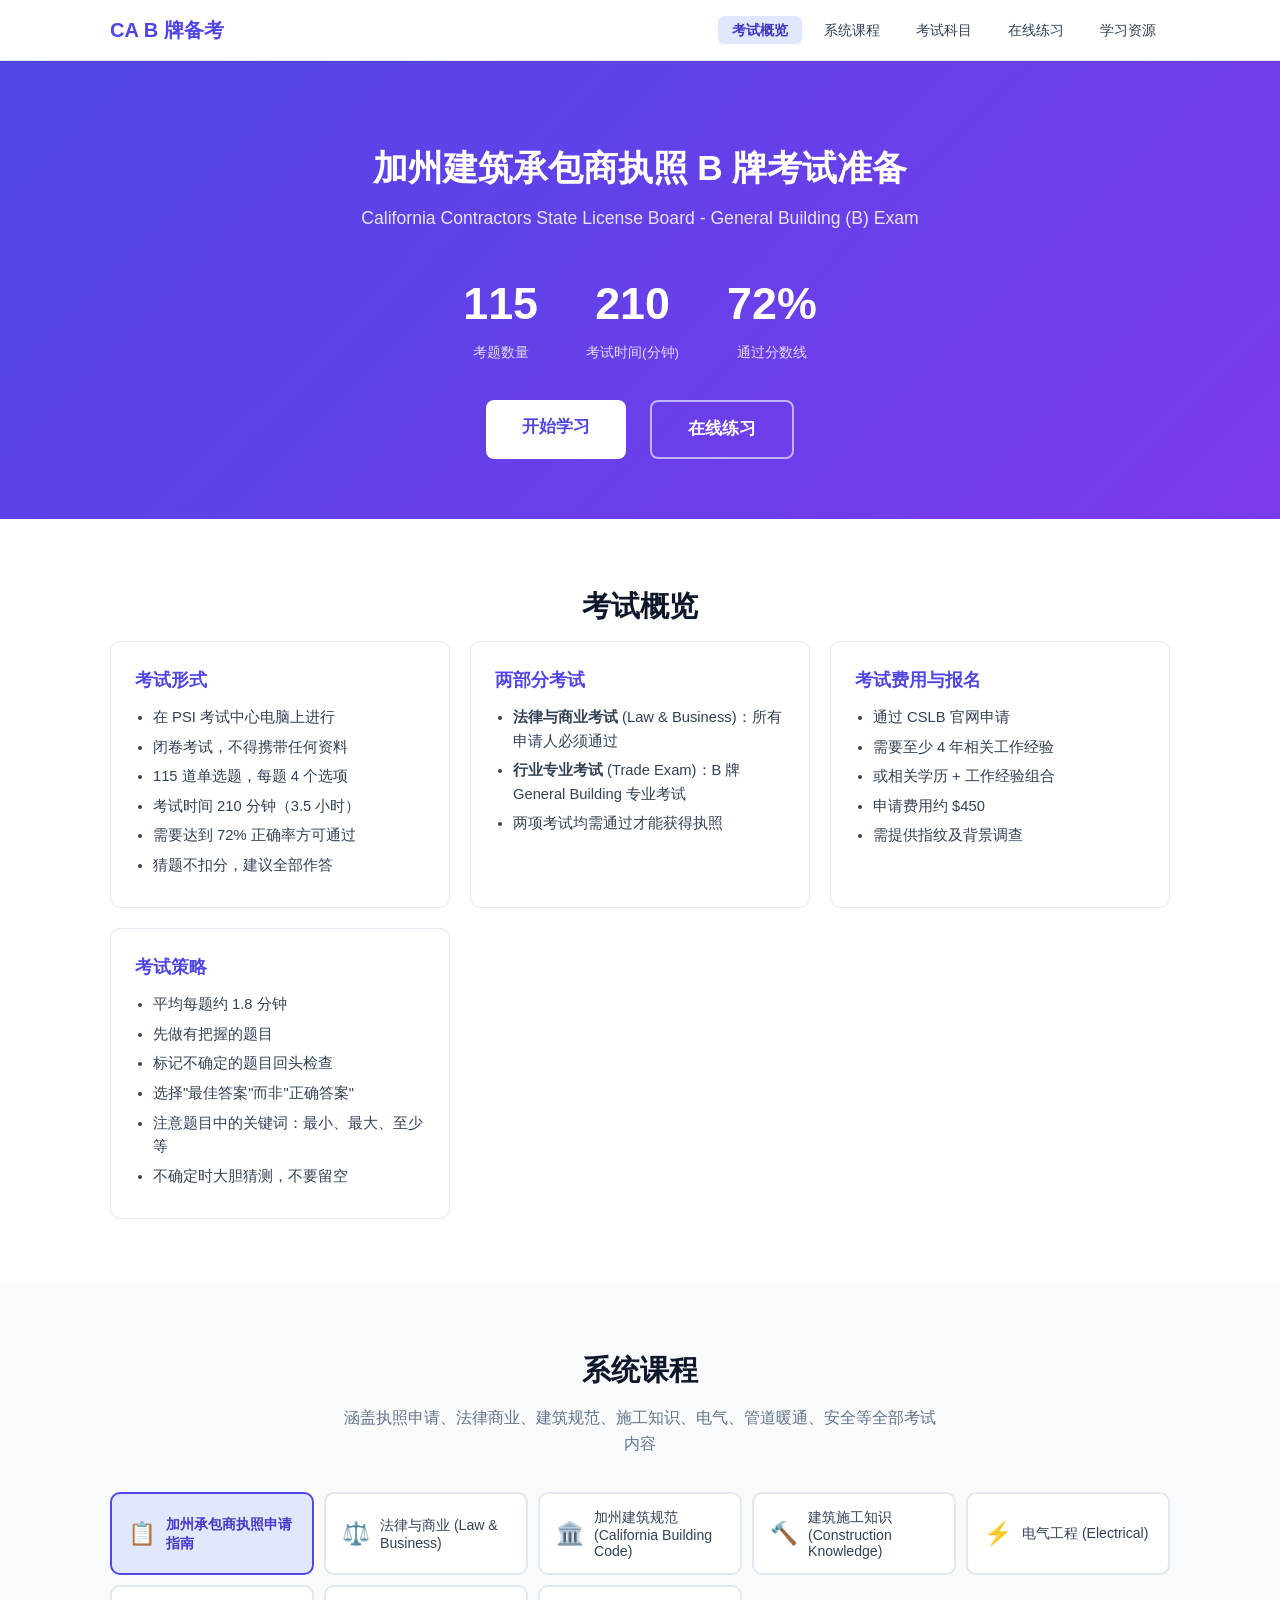
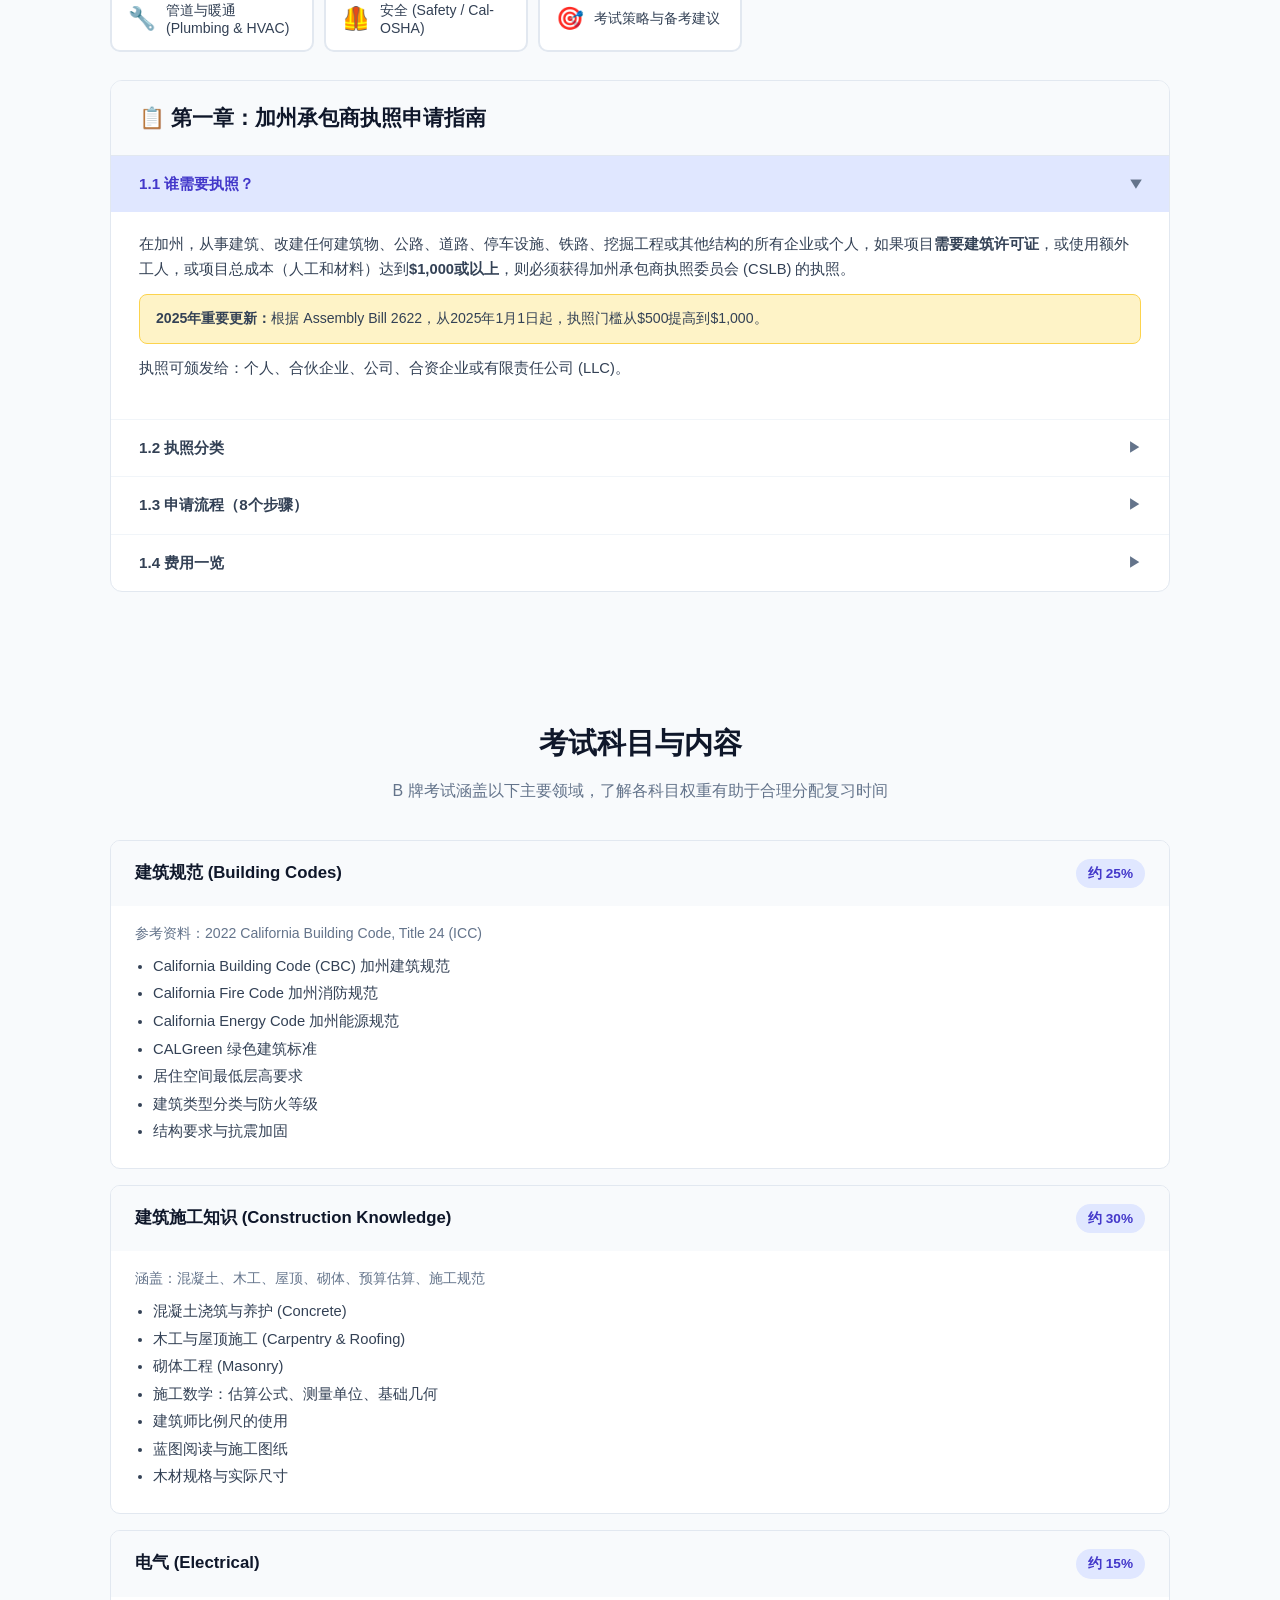
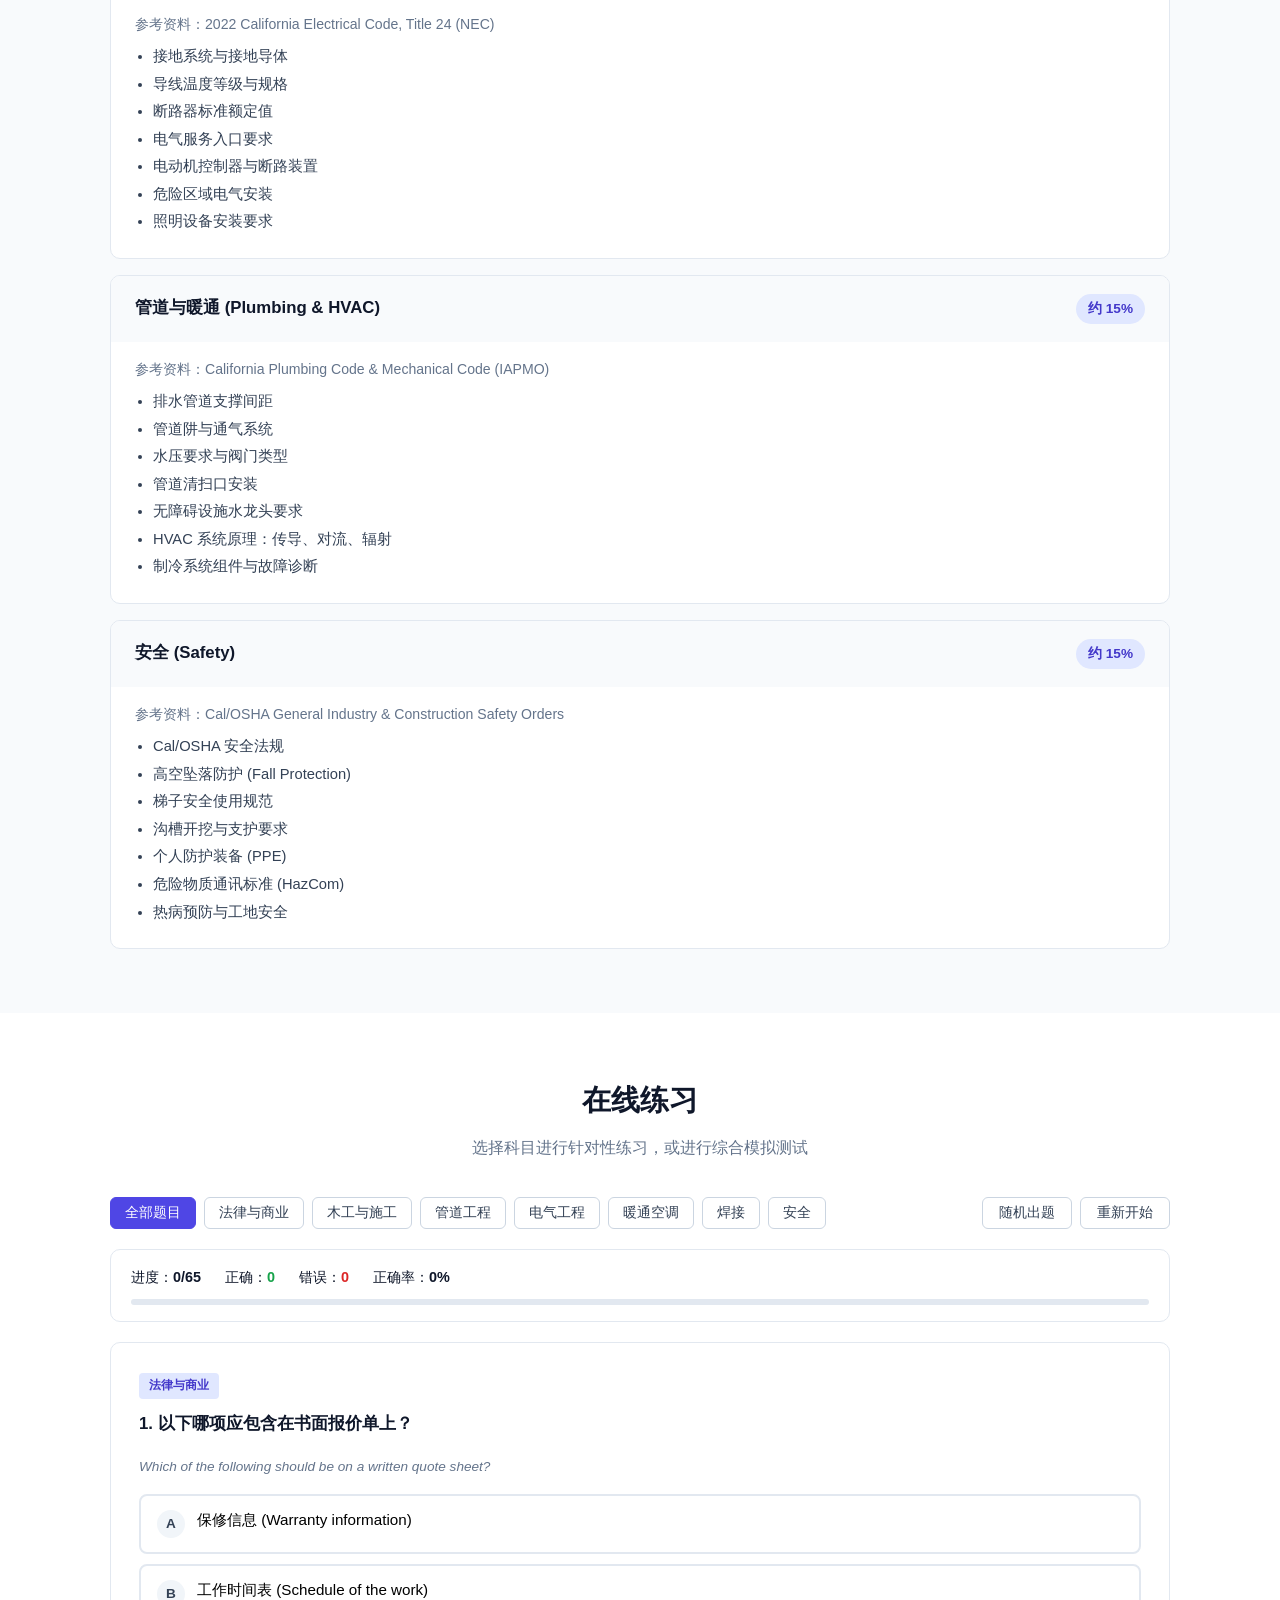
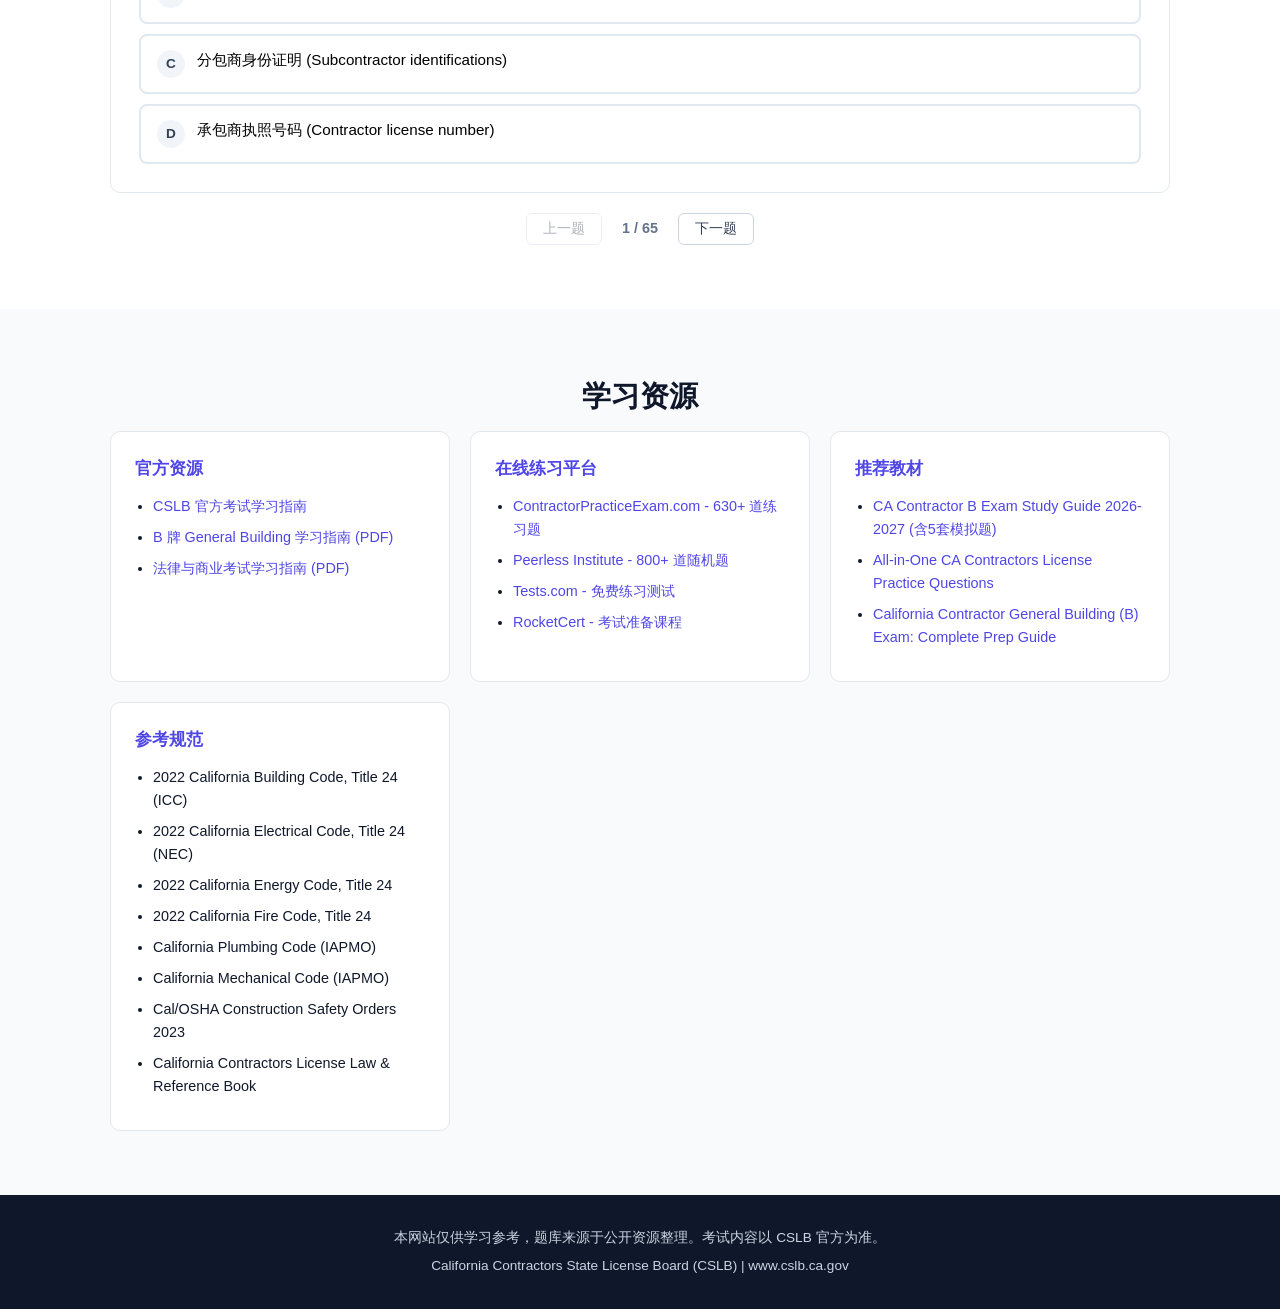
==== index.html @ cfeeafc0 "Initial commit: California B license exam prep website - Exam overview, study courses (8 chapters), " ====
<!DOCTYPE html>
<html lang="zh-CN">
<head>
  <meta charset="UTF-8">
  <meta name="viewport" content="width=device-width, initial-scale=1.0">
  <title>加州 B 牌建筑承包商执照考试准备</title>
  <link rel="stylesheet" href="style.css">
</head>
<body>
  <nav class="navbar">
    <div class="nav-container">
      <a href="#" class="logo">CA B 牌备考</a>
      <ul class="nav-links">
        <li><a href="#overview" class="nav-link active" data-section="overview">考试概览</a></li>
        <li><a href="#courses" class="nav-link" data-section="courses">系统课程</a></li>
        <li><a href="#topics" class="nav-link" data-section="topics">考试科目</a></li>
        <li><a href="#practice" class="nav-link" data-section="practice">在线练习</a></li>
        <li><a href="#resources" class="nav-link" data-section="resources">学习资源</a></li>
      </ul>
    </div>
  </nav>

  <header class="hero">
    <div class="hero-content">
      <h1>加州建筑承包商执照 B 牌考试准备</h1>
      <p>California Contractors State License Board - General Building (B) Exam</p>
      <div class="hero-stats">
        <div class="stat"><span class="stat-num">115</span><span class="stat-label">考题数量</span></div>
        <div class="stat"><span class="stat-num">210</span><span class="stat-label">考试时间(分钟)</span></div>
        <div class="stat"><span class="stat-num">72%</span><span class="stat-label">通过分数线</span></div>
      </div>
      <div class="hero-buttons">
        <a href="#courses" class="btn-primary">开始学习</a>
        <a href="#practice" class="btn-primary btn-outline">在线练习</a>
      </div>
    </div>
  </header>

  <!-- 考试概览 -->
  <section id="overview" class="section">
    <div class="container">
      <h2>考试概览</h2>
      <div class="info-grid">
        <div class="info-card">
          <h3>考试形式</h3>
          <ul>
            <li>在 PSI 考试中心电脑上进行</li>
            <li>闭卷考试，不得携带任何资料</li>
            <li>115 道单选题，每题 4 个选项</li>
            <li>考试时间 210 分钟（3.5 小时）</li>
            <li>需要达到 72% 正确率方可通过</li>
            <li>猜题不扣分，建议全部作答</li>
          </ul>
        </div>
        <div class="info-card">
          <h3>两部分考试</h3>
          <ul>
            <li><strong>法律与商业考试</strong> (Law & Business)：所有申请人必须通过</li>
            <li><strong>行业专业考试</strong> (Trade Exam)：B 牌 General Building 专业考试</li>
            <li>两项考试均需通过才能获得执照</li>
          </ul>
        </div>
        <div class="info-card">
          <h3>考试费用与报名</h3>
          <ul>
            <li>通过 CSLB 官网申请</li>
            <li>需要至少 4 年相关工作经验</li>
            <li>或相关学历 + 工作经验组合</li>
            <li>申请费用约 $450</li>
            <li>需提供指纹及背景调查</li>
          </ul>
        </div>
        <div class="info-card">
          <h3>考试策略</h3>
          <ul>
            <li>平均每题约 1.8 分钟</li>
            <li>先做有把握的题目</li>
            <li>标记不确定的题目回头检查</li>
            <li>选择"最佳答案"而非"正确答案"</li>
            <li>注意题目中的关键词：最小、最大、至少等</li>
            <li>不确定时大胆猜测，不要留空</li>
          </ul>
        </div>
      </div>
    </div>
  </section>

  <!-- 系统课程 -->
  <section id="courses" class="section section-alt">
    <div class="container">
      <h2>系统课程</h2>
      <p class="section-desc">涵盖执照申请、法律商业、建筑规范、施工知识、电气、管道暖通、安全等全部考试内容</p>

      <div class="course-nav" id="courseNav">
        <!-- Rendered by JS -->
      </div>

      <div class="course-content" id="courseContent">
        <!-- Rendered by JS -->
      </div>
    </div>
  </section>

  <!-- 考试科目 -->
  <section id="topics" class="section section-alt">
    <div class="container">
      <h2>考试科目与内容</h2>
      <p class="section-desc">B 牌考试涵盖以下主要领域，了解各科目权重有助于合理分配复习时间</p>

      <div class="topic-list">
        <div class="topic-card">
          <div class="topic-header">
            <h3>建筑规范 (Building Codes)</h3>
            <span class="topic-weight">约 25%</span>
          </div>
          <div class="topic-body">
            <p>参考资料：2022 California Building Code, Title 24 (ICC)</p>
            <ul>
              <li>California Building Code (CBC) 加州建筑规范</li>
              <li>California Fire Code 加州消防规范</li>
              <li>California Energy Code 加州能源规范</li>
              <li>CALGreen 绿色建筑标准</li>
              <li>居住空间最低层高要求</li>
              <li>建筑类型分类与防火等级</li>
              <li>结构要求与抗震加固</li>
            </ul>
          </div>
        </div>

        <div class="topic-card">
          <div class="topic-header">
            <h3>建筑施工知识 (Construction Knowledge)</h3>
            <span class="topic-weight">约 30%</span>
          </div>
          <div class="topic-body">
            <p>涵盖：混凝土、木工、屋顶、砌体、预算估算、施工规范</p>
            <ul>
              <li>混凝土浇筑与养护 (Concrete)</li>
              <li>木工与屋顶施工 (Carpentry & Roofing)</li>
              <li>砌体工程 (Masonry)</li>
              <li>施工数学：估算公式、测量单位、基础几何</li>
              <li>建筑师比例尺的使用</li>
              <li>蓝图阅读与施工图纸</li>
              <li>木材规格与实际尺寸</li>
            </ul>
          </div>
        </div>

        <div class="topic-card">
          <div class="topic-header">
            <h3>电气 (Electrical)</h3>
            <span class="topic-weight">约 15%</span>
          </div>
          <div class="topic-body">
            <p>参考资料：2022 California Electrical Code, Title 24 (NEC)</p>
            <ul>
              <li>接地系统与接地导体</li>
              <li>导线温度等级与规格</li>
              <li>断路器标准额定值</li>
              <li>电气服务入口要求</li>
              <li>电动机控制器与断路装置</li>
              <li>危险区域电气安装</li>
              <li>照明设备安装要求</li>
            </ul>
          </div>
        </div>

        <div class="topic-card">
          <div class="topic-header">
            <h3>管道与暖通 (Plumbing & HVAC)</h3>
            <span class="topic-weight">约 15%</span>
          </div>
          <div class="topic-body">
            <p>参考资料：California Plumbing Code & Mechanical Code (IAPMO)</p>
            <ul>
              <li>排水管道支撑间距</li>
              <li>管道阱与通气系统</li>
              <li>水压要求与阀门类型</li>
              <li>管道清扫口安装</li>
              <li>无障碍设施水龙头要求</li>
              <li>HVAC 系统原理：传导、对流、辐射</li>
              <li>制冷系统组件与故障诊断</li>
            </ul>
          </div>
        </div>

        <div class="topic-card">
          <div class="topic-header">
            <h3>安全 (Safety)</h3>
            <span class="topic-weight">约 15%</span>
          </div>
          <div class="topic-body">
            <p>参考资料：Cal/OSHA General Industry & Construction Safety Orders</p>
            <ul>
              <li>Cal/OSHA 安全法规</li>
              <li>高空坠落防护 (Fall Protection)</li>
              <li>梯子安全使用规范</li>
              <li>沟槽开挖与支护要求</li>
              <li>个人防护装备 (PPE)</li>
              <li>危险物质通讯标准 (HazCom)</li>
              <li>热病预防与工地安全</li>
            </ul>
          </div>
        </div>
      </div>
    </div>
  </section>

  <!-- 在线练习 -->
  <section id="practice" class="section">
    <div class="container">
      <h2>在线练习</h2>
      <p class="section-desc">选择科目进行针对性练习，或进行综合模拟测试</p>

      <div class="practice-controls">
        <div class="category-filters">
          <button class="filter-btn active" data-category="all">全部题目</button>
          <button class="filter-btn" data-category="law">法律与商业</button>
          <button class="filter-btn" data-category="carpentry">木工与施工</button>
          <button class="filter-btn" data-category="plumbing">管道工程</button>
          <button class="filter-btn" data-category="electrical">电气工程</button>
          <button class="filter-btn" data-category="hvac">暖通空调</button>
          <button class="filter-btn" data-category="welding">焊接</button>
          <button class="filter-btn" data-category="safety">安全</button>
        </div>
        <div class="practice-actions">
          <button id="shuffleBtn" class="btn-secondary">随机出题</button>
          <button id="resetBtn" class="btn-secondary">重新开始</button>
        </div>
      </div>

      <div class="score-bar">
        <div class="score-info">
          <span>进度：<strong id="progress">0/0</strong></span>
          <span>正确：<strong id="correct" class="text-green">0</strong></span>
          <span>错误：<strong id="wrong" class="text-red">0</strong></span>
          <span>正确率：<strong id="accuracy">0%</strong></span>
        </div>
        <div class="progress-bar"><div id="progressFill" class="progress-fill"></div></div>
      </div>

      <div id="quizArea" class="quiz-area">
        <!-- Quiz questions rendered by JS -->
      </div>

      <div class="quiz-nav">
        <button id="prevBtn" class="btn-secondary" disabled>上一题</button>
        <span id="questionCounter" class="question-counter">1 / 1</span>
        <button id="nextBtn" class="btn-secondary">下一题</button>
      </div>
    </div>
  </section>

  <!-- 学习资源 -->
  <section id="resources" class="section section-alt">
    <div class="container">
      <h2>学习资源</h2>
      <div class="resource-grid">
        <div class="resource-card">
          <h3>官方资源</h3>
          <ul>
            <li><a href="https://www.cslb.ca.gov/contractors/applicants/examination_study_guides/" target="_blank">CSLB 官方考试学习指南</a></li>
            <li><a href="https://cslb.ca.gov/Resources/StudyGuides/BStudyGuide.pdf" target="_blank">B 牌 General Building 学习指南 (PDF)</a></li>
            <li><a href="https://cslb.ca.gov/Resources/StudyGuides/LawStudyGuide.pdf" target="_blank">法律与商业考试学习指南 (PDF)</a></li>
          </ul>
        </div>
        <div class="resource-card">
          <h3>在线练习平台</h3>
          <ul>
            <li><a href="https://contractorpracticeexam.com/california-general-building-b-practice-exam/" target="_blank">ContractorPracticeExam.com - 630+ 道练习题</a></li>
            <li><a href="https://www.peerlessinstitute.com/product/general-building-b-online-practice-exam/" target="_blank">Peerless Institute - 800+ 道随机题</a></li>
            <li><a href="https://www.tests.com/practice/general-contractors-license-exam-practice-test/" target="_blank">Tests.com - 免费练习测试</a></li>
            <li><a href="https://rocketcert.com/construction/california/general-contractor-license-b" target="_blank">RocketCert - 考试准备课程</a></li>
          </ul>
        </div>
        <div class="resource-card">
          <h3>推荐教材</h3>
          <ul>
            <li><a href="https://www.amazon.com/California-Contractor-General-Building-2026-2027/dp/B0FSX4PSDQ" target="_blank">CA Contractor B Exam Study Guide 2026-2027 (含5套模拟题)</a></li>
            <li><a href="https://www.amazon.com/California-Contractors-License-PRACTICE-QUESTIONS/dp/B0CJSP19C1" target="_blank">All-in-One CA Contractors License Practice Questions</a></li>
            <li><a href="https://www.amazon.com/California-Contractor-General-Building-Exam/dp/1530838525" target="_blank">California Contractor General Building (B) Exam: Complete Prep Guide</a></li>
          </ul>
        </div>
        <div class="resource-card">
          <h3>参考规范</h3>
          <ul>
            <li>2022 California Building Code, Title 24 (ICC)</li>
            <li>2022 California Electrical Code, Title 24 (NEC)</li>
            <li>2022 California Energy Code, Title 24</li>
            <li>2022 California Fire Code, Title 24</li>
            <li>California Plumbing Code (IAPMO)</li>
            <li>California Mechanical Code (IAPMO)</li>
            <li>Cal/OSHA Construction Safety Orders 2023</li>
            <li>California Contractors License Law & Reference Book</li>
          </ul>
        </div>
      </div>
    </div>
  </section>

  <footer class="footer">
    <div class="container">
      <p>本网站仅供学习参考，题库来源于公开资源整理。考试内容以 CSLB 官方为准。</p>
      <p>California Contractors State License Board (CSLB) | <a href="https://www.cslb.ca.gov" target="_blank">www.cslb.ca.gov</a></p>
    </div>
  </footer>

  <script src="courses.js"></script>
  <script src="questions.js"></script>
  <script src="app.js"></script>
</body>
</html>
---- style.css ----
* {
  margin: 0;
  padding: 0;
  box-sizing: border-box;
}

:root {
  --primary: #4F46E5;
  --primary-dark: #4338CA;
  --primary-light: #E0E7FF;
  --green: #16A34A;
  --green-light: #DCFCE7;
  --red: #DC2626;
  --red-light: #FEE2E2;
  --amber: #D97706;
  --amber-light: #FEF3C7;
  --gray-50: #F8FAFC;
  --gray-100: #F1F5F9;
  --gray-200: #E2E8F0;
  --gray-300: #CBD5E1;
  --gray-500: #64748B;
  --gray-700: #334155;
  --gray-900: #0F172A;
}

body {
  font-family: -apple-system, BlinkMacSystemFont, "Segoe UI", "PingFang SC", "Hiragino Sans GB", "Microsoft YaHei", sans-serif;
  color: var(--gray-900);
  line-height: 1.6;
  background: #fff;
}

a { color: var(--primary); text-decoration: none; }
a:hover { text-decoration: underline; }

.container { max-width: 1100px; margin: 0 auto; padding: 0 20px; }

/* Navbar */
.navbar {
  position: fixed; top: 0; left: 0; right: 0;
  background: rgba(255,255,255,0.95);
  backdrop-filter: blur(8px);
  border-bottom: 1px solid var(--gray-200);
  z-index: 100;
}
.nav-container {
  max-width: 1100px; margin: 0 auto; padding: 0 20px;
  display: flex; align-items: center; justify-content: space-between;
  height: 60px;
}
.logo { font-size: 1.25rem; font-weight: 700; color: var(--primary); }
.logo:hover { text-decoration: none; }
.nav-links { display: flex; list-style: none; gap: 8px; }
.nav-link {
  padding: 6px 14px; border-radius: 6px; font-size: 0.9rem;
  color: var(--gray-700); transition: all 0.2s;
}
.nav-link:hover { background: var(--gray-100); text-decoration: none; }
.nav-link.active { background: var(--primary-light); color: var(--primary-dark); font-weight: 600; }

/* Hero */
.hero {
  margin-top: 60px;
  background: linear-gradient(135deg, #4F46E5 0%, #7C3AED 100%);
  color: #fff; text-align: center;
  padding: 80px 20px 60px;
}
.hero h1 { font-size: 2.2rem; margin-bottom: 8px; }
.hero > .hero-content > p { font-size: 1.1rem; opacity: 0.85; margin-bottom: 36px; }
.hero-stats {
  display: flex; justify-content: center; gap: 48px;
  margin-bottom: 36px;
}
.stat { display: flex; flex-direction: column; align-items: center; }
.stat-num { font-size: 2.8rem; font-weight: 800; }
.stat-label { font-size: 0.85rem; opacity: 0.8; margin-top: 2px; }
.btn-primary {
  display: inline-block; padding: 14px 36px;
  background: #fff; color: var(--primary); font-weight: 700;
  border-radius: 8px; font-size: 1.05rem; transition: transform 0.2s;
}
.btn-primary:hover { transform: translateY(-2px); text-decoration: none; }
.btn-outline {
  background: transparent; color: #fff; border: 2px solid rgba(255,255,255,0.6);
  margin-left: 12px;
}
.btn-outline:hover { background: rgba(255,255,255,0.15); }
.hero-buttons { display: flex; justify-content: center; gap: 12px; flex-wrap: wrap; }

/* Sections */
.section { padding: 64px 0; }
.section-alt { background: var(--gray-50); }
.section h2 { font-size: 1.8rem; text-align: center; margin-bottom: 12px; color: var(--gray-900); }
.section-desc { text-align: center; color: var(--gray-500); margin-bottom: 36px; max-width: 600px; margin-left: auto; margin-right: auto; }

/* Info Grid */
.info-grid { display: grid; grid-template-columns: repeat(auto-fit, minmax(260px, 1fr)); gap: 20px; }
.info-card {
  background: #fff; border: 1px solid var(--gray-200); border-radius: 10px; padding: 24px;
  transition: box-shadow 0.2s;
}
.info-card:hover { box-shadow: 0 4px 16px rgba(0,0,0,0.08); }
.info-card h3 { color: var(--primary); margin-bottom: 12px; font-size: 1.1rem; }
.info-card ul { padding-left: 18px; }
.info-card li { margin-bottom: 6px; font-size: 0.92rem; color: var(--gray-700); }

/* Topic Cards */
.topic-list { display: flex; flex-direction: column; gap: 16px; }
.topic-card {
  background: #fff; border: 1px solid var(--gray-200); border-radius: 10px; overflow: hidden;
}
.topic-header {
  display: flex; justify-content: space-between; align-items: center;
  padding: 18px 24px; cursor: pointer; background: var(--gray-50);
}
.topic-header h3 { font-size: 1.05rem; }
.topic-weight {
  background: var(--primary-light); color: var(--primary-dark);
  padding: 4px 12px; border-radius: 20px; font-size: 0.85rem; font-weight: 600;
  white-space: nowrap;
}
.topic-body { padding: 16px 24px 20px; }
.topic-body p { font-size: 0.88rem; color: var(--gray-500); margin-bottom: 10px; }
.topic-body ul { padding-left: 18px; }
.topic-body li { margin-bottom: 4px; font-size: 0.92rem; color: var(--gray-700); }

/* Practice Section */
.practice-controls {
  display: flex; flex-wrap: wrap; justify-content: space-between;
  align-items: flex-start; gap: 16px; margin-bottom: 20px;
}
.category-filters { display: flex; flex-wrap: wrap; gap: 8px; }
.filter-btn {
  padding: 6px 14px; border: 1px solid var(--gray-300); border-radius: 6px;
  background: #fff; cursor: pointer; font-size: 0.85rem; color: var(--gray-700);
  transition: all 0.2s;
}
.filter-btn:hover { border-color: var(--primary); color: var(--primary); }
.filter-btn.active {
  background: var(--primary); color: #fff; border-color: var(--primary);
}
.practice-actions { display: flex; gap: 8px; }
.btn-secondary {
  padding: 6px 16px; border: 1px solid var(--gray-300); border-radius: 6px;
  background: #fff; cursor: pointer; font-size: 0.85rem; color: var(--gray-700);
  transition: all 0.2s;
}
.btn-secondary:hover { border-color: var(--primary); color: var(--primary); }
.btn-secondary:disabled { opacity: 0.4; cursor: not-allowed; }

/* Score Bar */
.score-bar {
  background: #fff; border: 1px solid var(--gray-200); border-radius: 10px;
  padding: 16px 20px; margin-bottom: 20px;
}
.score-info { display: flex; gap: 24px; flex-wrap: wrap; margin-bottom: 10px; font-size: 0.9rem; }
.text-green { color: var(--green); }
.text-red { color: var(--red); }
.progress-bar {
  height: 6px; background: var(--gray-200); border-radius: 3px; overflow: hidden;
}
.progress-fill {
  height: 100%; background: var(--primary); border-radius: 3px;
  transition: width 0.3s; width: 0%;
}

/* Quiz Area */
.quiz-area { min-height: 300px; }
.question-card {
  background: #fff; border: 1px solid var(--gray-200); border-radius: 10px; padding: 28px;
}
.question-category {
  display: inline-block; padding: 3px 10px; border-radius: 4px;
  font-size: 0.78rem; font-weight: 600; margin-bottom: 12px;
  background: var(--primary-light); color: var(--primary-dark);
}
.question-text {
  font-size: 1.05rem; font-weight: 600; margin-bottom: 20px; line-height: 1.5;
}
.options-list { display: flex; flex-direction: column; gap: 10px; }
.option-btn {
  display: flex; align-items: flex-start; gap: 12px;
  padding: 14px 16px; border: 2px solid var(--gray-200); border-radius: 8px;
  background: #fff; cursor: pointer; text-align: left; font-size: 0.95rem;
  transition: all 0.2s; width: 100%;
}
.option-btn:hover:not(.disabled) { border-color: var(--primary); background: var(--primary-light); }
.option-letter {
  flex-shrink: 0; width: 28px; height: 28px;
  display: flex; align-items: center; justify-content: center;
  border-radius: 50%; background: var(--gray-100); font-weight: 700;
  font-size: 0.85rem; color: var(--gray-700);
}
.option-btn.selected { border-color: var(--primary); background: var(--primary-light); }
.option-btn.selected .option-letter { background: var(--primary); color: #fff; }
.option-btn.correct { border-color: var(--green); background: var(--green-light); }
.option-btn.correct .option-letter { background: var(--green); color: #fff; }
.option-btn.incorrect { border-color: var(--red); background: var(--red-light); }
.option-btn.incorrect .option-letter { background: var(--red); color: #fff; }
.option-btn.disabled { cursor: default; }

.answer-section {
  margin-top: 20px; padding: 16px; border-radius: 8px;
  background: var(--green-light); border: 1px solid #86EFAC;
}
.answer-section.wrong { background: var(--red-light); border-color: #FCA5A5; }
.answer-section h4 { margin-bottom: 6px; font-size: 0.95rem; }
.answer-section p { font-size: 0.9rem; color: var(--gray-700); }

/* Quiz Navigation */
.quiz-nav {
  display: flex; justify-content: center; align-items: center; gap: 20px; margin-top: 20px;
}
.question-counter { font-size: 0.9rem; color: var(--gray-500); font-weight: 600; }

/* Course Section */
.course-nav {
  display: grid; grid-template-columns: repeat(auto-fit, minmax(200px, 1fr));
  gap: 10px; margin-bottom: 28px;
}
.course-nav-btn {
  display: flex; align-items: center; gap: 10px;
  padding: 14px 16px; border: 2px solid var(--gray-200); border-radius: 10px;
  background: #fff; cursor: pointer; text-align: left;
  transition: all 0.2s; font-size: 0.88rem; color: var(--gray-700);
}
.course-nav-btn:hover { border-color: var(--primary); color: var(--primary); }
.course-nav-btn.active {
  border-color: var(--primary); background: var(--primary-light); color: var(--primary-dark); font-weight: 600;
}
.course-nav-btn .course-icon { font-size: 1.4rem; flex-shrink: 0; }

.course-content {
  background: #fff; border: 1px solid var(--gray-200); border-radius: 12px;
  overflow: hidden;
}
.course-chapter-title {
  padding: 20px 28px; font-size: 1.3rem; font-weight: 700;
  border-bottom: 1px solid var(--gray-200); color: var(--gray-900);
  background: var(--gray-50);
}
.course-sections { padding: 0; }
.course-section {
  border-bottom: 1px solid var(--gray-100);
}
.course-section:last-child { border-bottom: none; }
.course-section-header {
  display: flex; justify-content: space-between; align-items: center;
  padding: 16px 28px; cursor: pointer; font-weight: 600;
  font-size: 0.95rem; color: var(--gray-700); transition: background 0.2s;
  user-select: none;
}
.course-section-header:hover { background: var(--gray-50); }
.course-section-header .arrow {
  transition: transform 0.2s; font-size: 0.8rem; color: var(--gray-500);
}
.course-section.open .course-section-header { color: var(--primary-dark); background: var(--primary-light); }
.course-section.open .arrow { transform: rotate(90deg); }
.course-section-body {
  display: none; padding: 20px 28px 28px;
  font-size: 0.92rem; line-height: 1.7; color: var(--gray-700);
}
.course-section.open .course-section-body { display: block; }
.course-section-body h4 {
  font-size: 0.98rem; color: var(--gray-900); margin: 18px 0 8px;
}
.course-section-body h4:first-child { margin-top: 0; }
.course-section-body p { margin-bottom: 10px; }
.course-section-body ul, .course-section-body ol { padding-left: 20px; margin-bottom: 10px; }
.course-section-body li { margin-bottom: 4px; }
.course-section-body table {
  width: 100%; border-collapse: collapse; margin-bottom: 14px;
  font-size: 0.88rem;
}
.course-section-body th, .course-section-body td {
  border: 1px solid var(--gray-200); padding: 8px 12px; text-align: left;
}
.course-section-body th {
  background: var(--gray-50); font-weight: 600; color: var(--gray-900);
}
.course-section-body .note-box {
  background: var(--amber-light); border: 1px solid #FCD34D;
  border-radius: 8px; padding: 12px 16px; margin: 12px 0;
  font-size: 0.88rem;
}
.course-section-body .formula-box {
  background: var(--primary-light); border: 1px solid #A5B4FC;
  border-radius: 8px; padding: 12px 16px; margin: 10px 0;
  font-size: 0.88rem; font-family: "SFMono-Regular", Consolas, monospace;
  line-height: 1.8;
}
.course-section-body .steps-list { display: flex; flex-direction: column; gap: 16px; }
.course-section-body .step {
  display: flex; gap: 16px; align-items: flex-start;
}
.course-section-body .step-num {
  flex-shrink: 0; width: 32px; height: 32px;
  display: flex; align-items: center; justify-content: center;
  border-radius: 50%; background: var(--primary); color: #fff;
  font-weight: 700; font-size: 0.85rem;
}
.course-section-body .step-content h4 { margin-top: 0; margin-bottom: 4px; }
.course-section-body .step-content p { margin-bottom: 0; font-size: 0.88rem; }

/* Resource Grid */
.resource-grid { display: grid; grid-template-columns: repeat(auto-fit, minmax(260px, 1fr)); gap: 20px; }
.resource-card {
  background: #fff; border: 1px solid var(--gray-200); border-radius: 10px; padding: 24px;
}
.resource-card h3 { color: var(--primary); margin-bottom: 12px; font-size: 1.05rem; }
.resource-card ul { padding-left: 18px; }
.resource-card li { margin-bottom: 8px; font-size: 0.9rem; }

/* Footer */
.footer {
  background: var(--gray-900); color: var(--gray-300); text-align: center;
  padding: 32px 20px; font-size: 0.85rem;
}
.footer a { color: var(--gray-300); }
.footer p + p { margin-top: 6px; }

/* Responsive */
@media (max-width: 768px) {
  .hero h1 { font-size: 1.5rem; }
  .hero-stats { gap: 24px; }
  .stat-num { font-size: 2rem; }
  .nav-links { display: none; }
  .practice-controls { flex-direction: column; }
  .score-info { gap: 12px; font-size: 0.82rem; }
  .question-card { padding: 18px; }
  .course-nav { grid-template-columns: repeat(2, 1fr); }
  .course-chapter-title { padding: 16px 18px; font-size: 1.1rem; }
  .course-section-header { padding: 14px 18px; }
  .course-section-body { padding: 16px 18px 20px; }
  .course-section-body .step { flex-direction: column; gap: 8px; }
  .course-section-body table { font-size: 0.8rem; }
  .course-section-body th, .course-section-body td { padding: 6px 8px; }
}
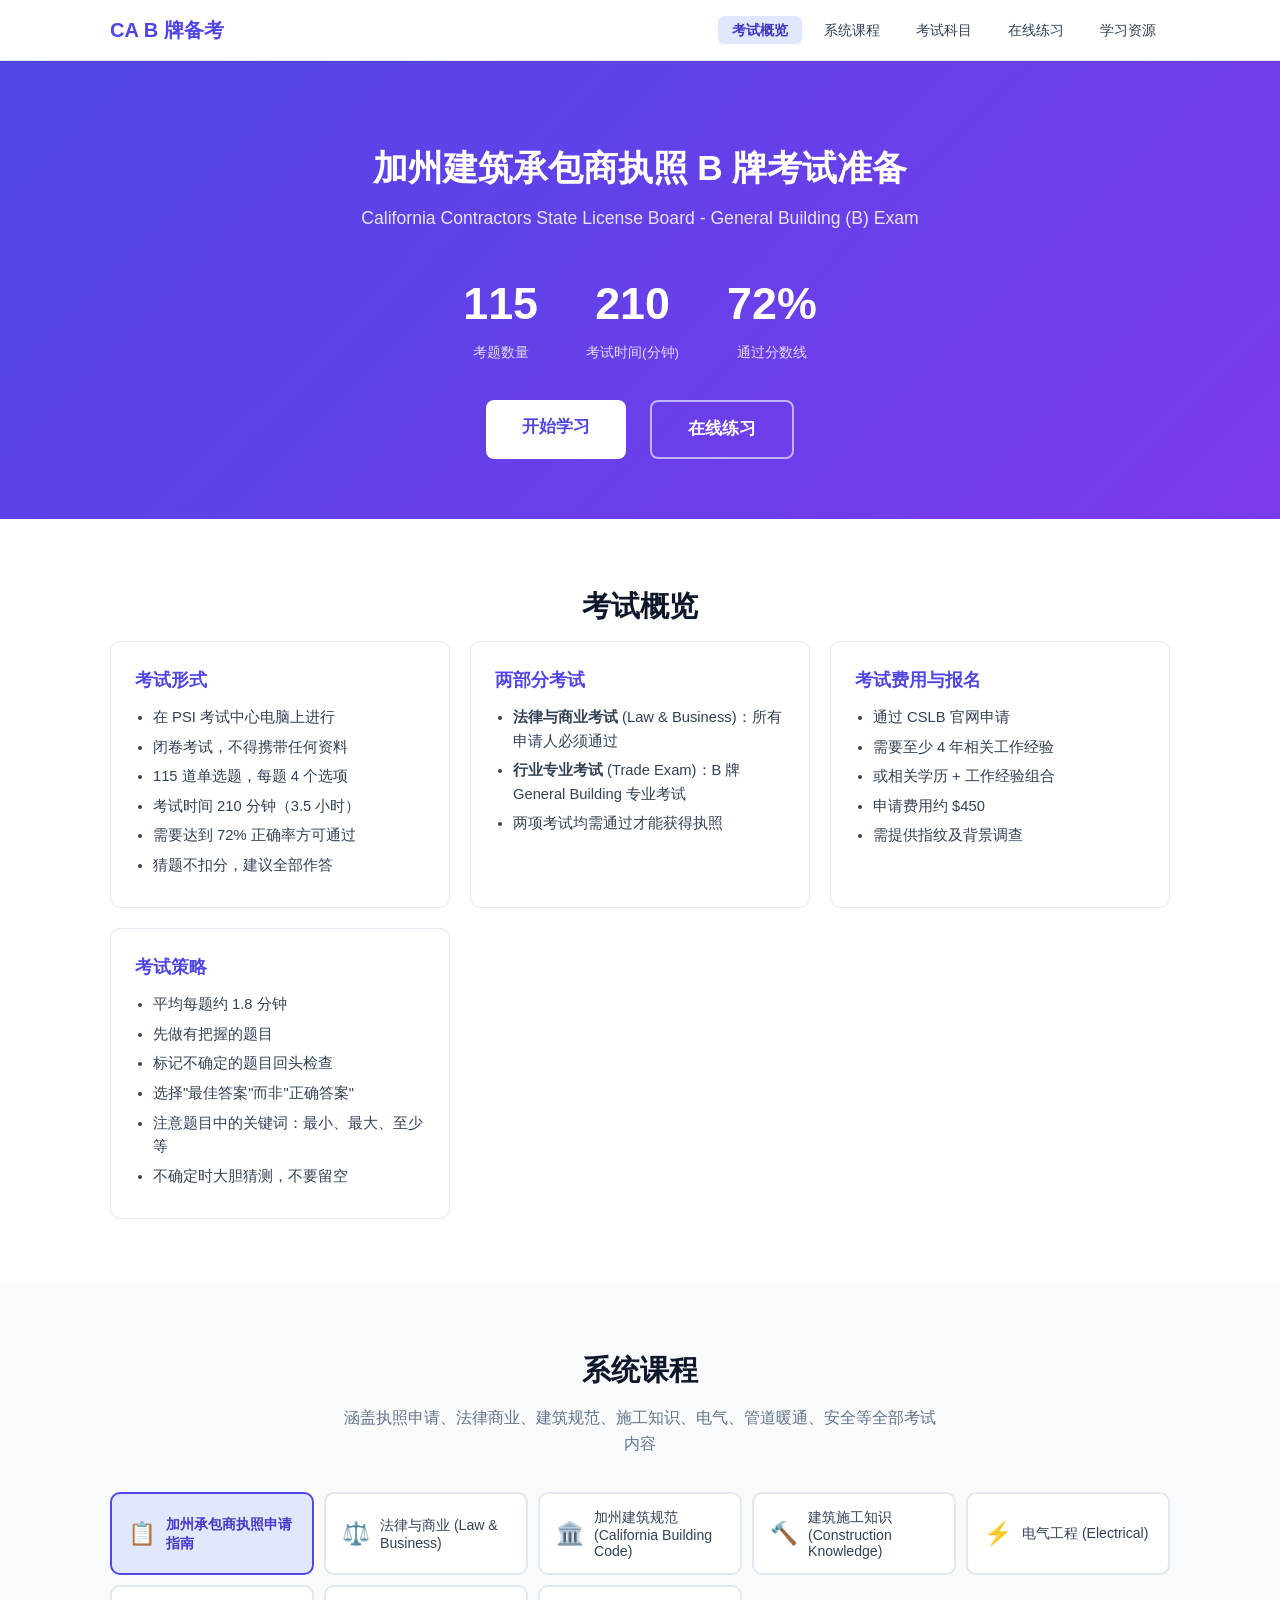
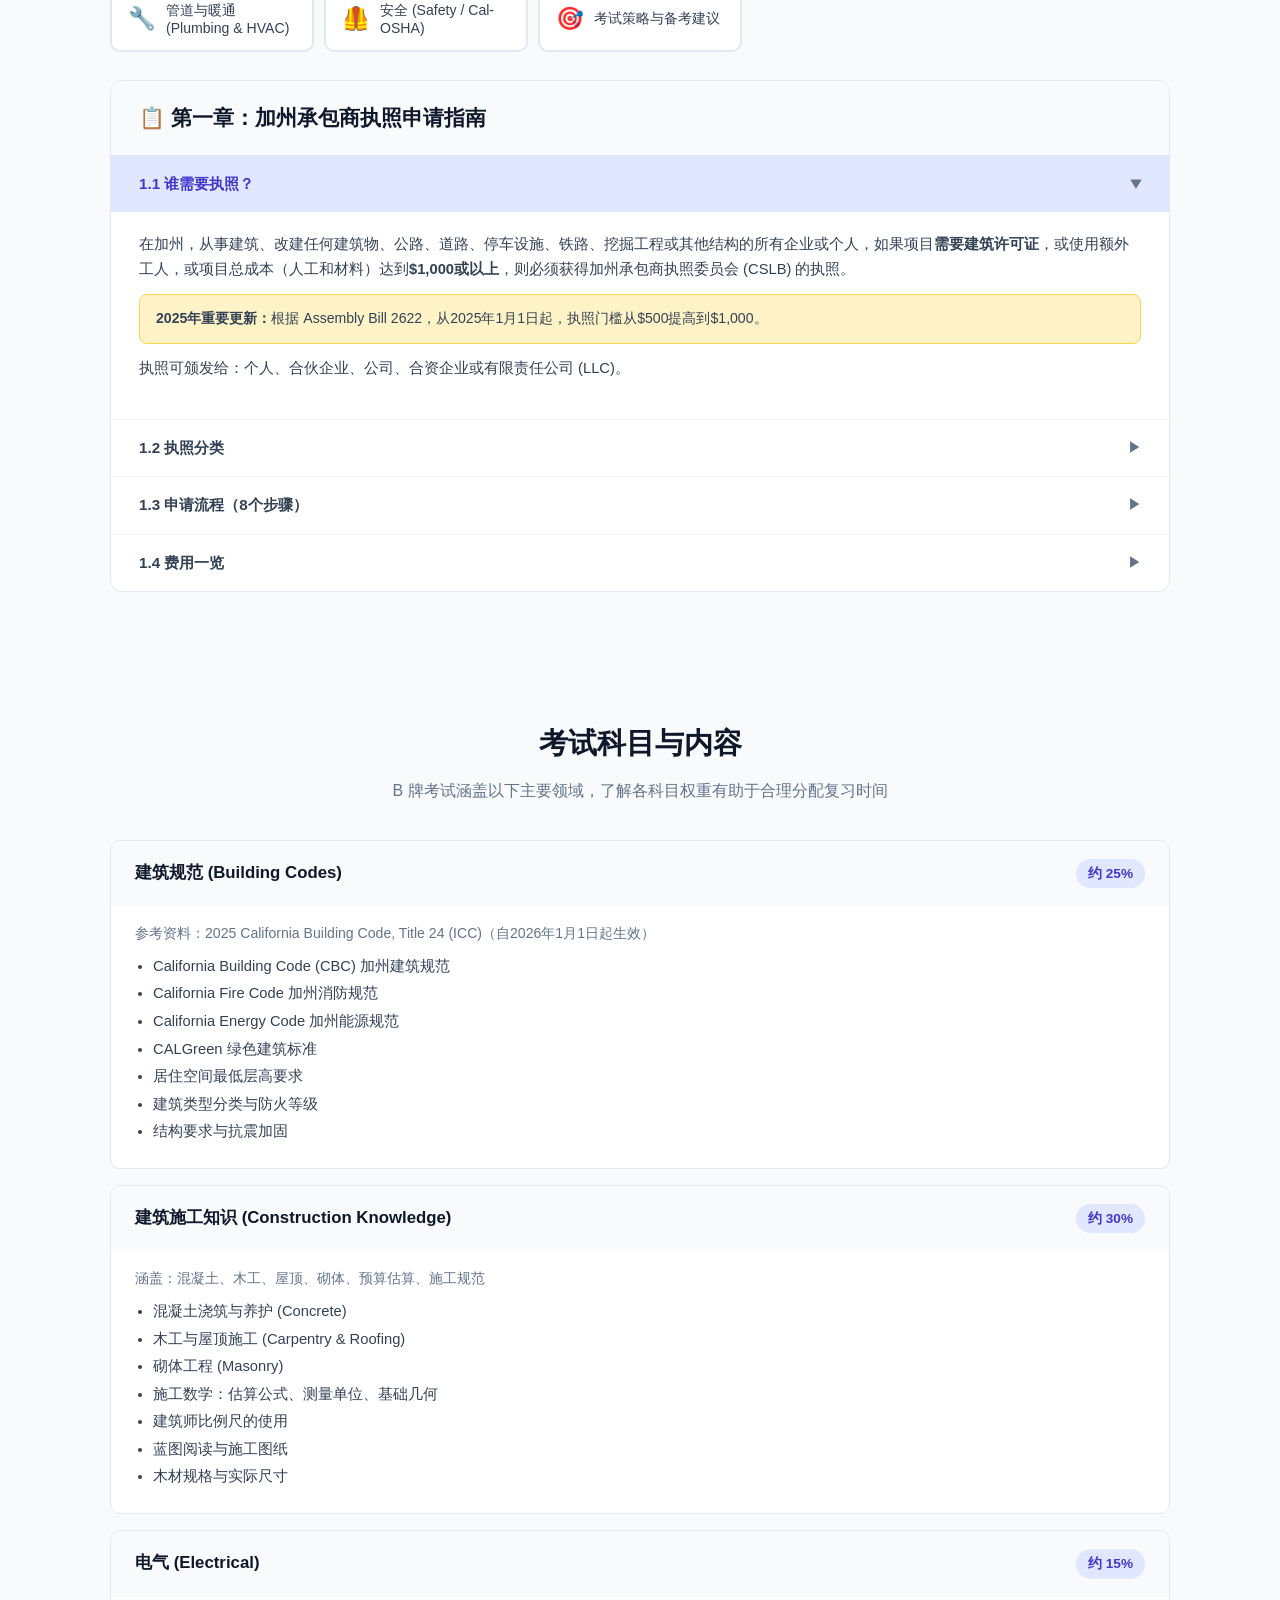
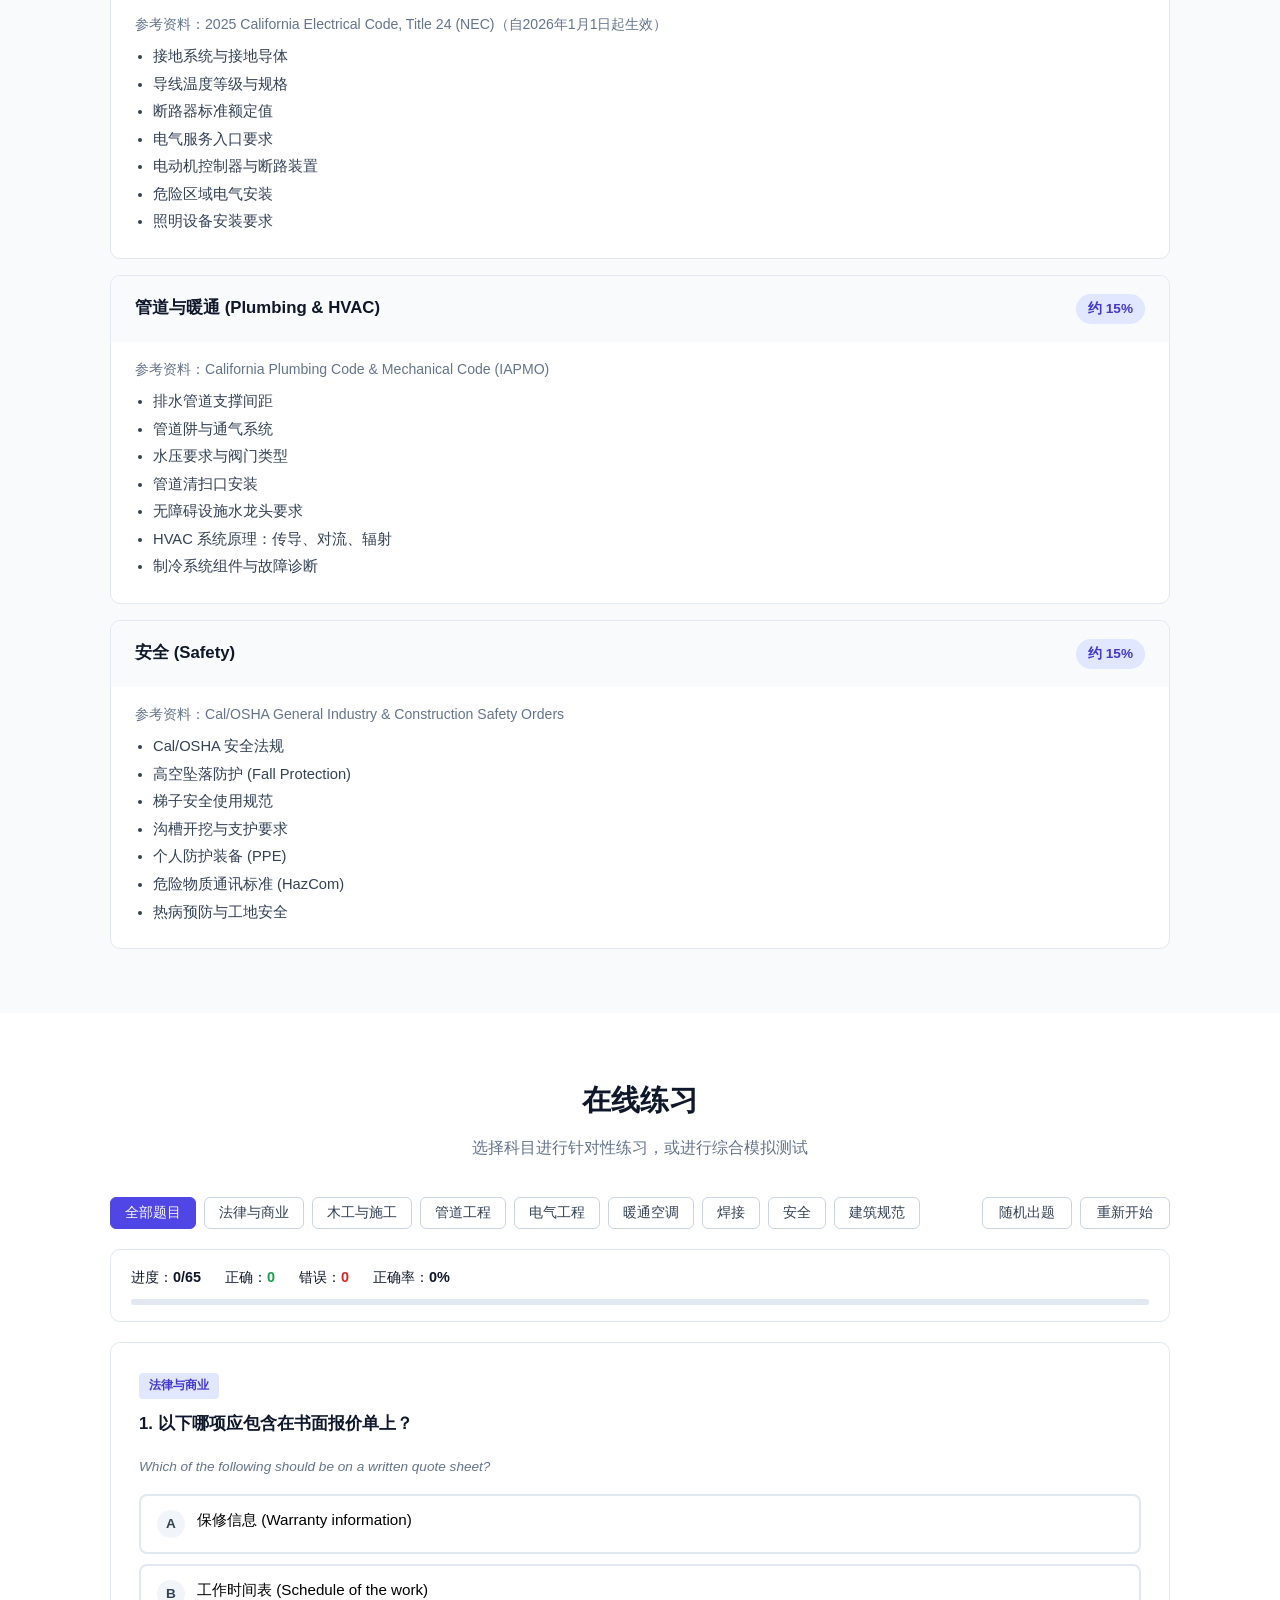
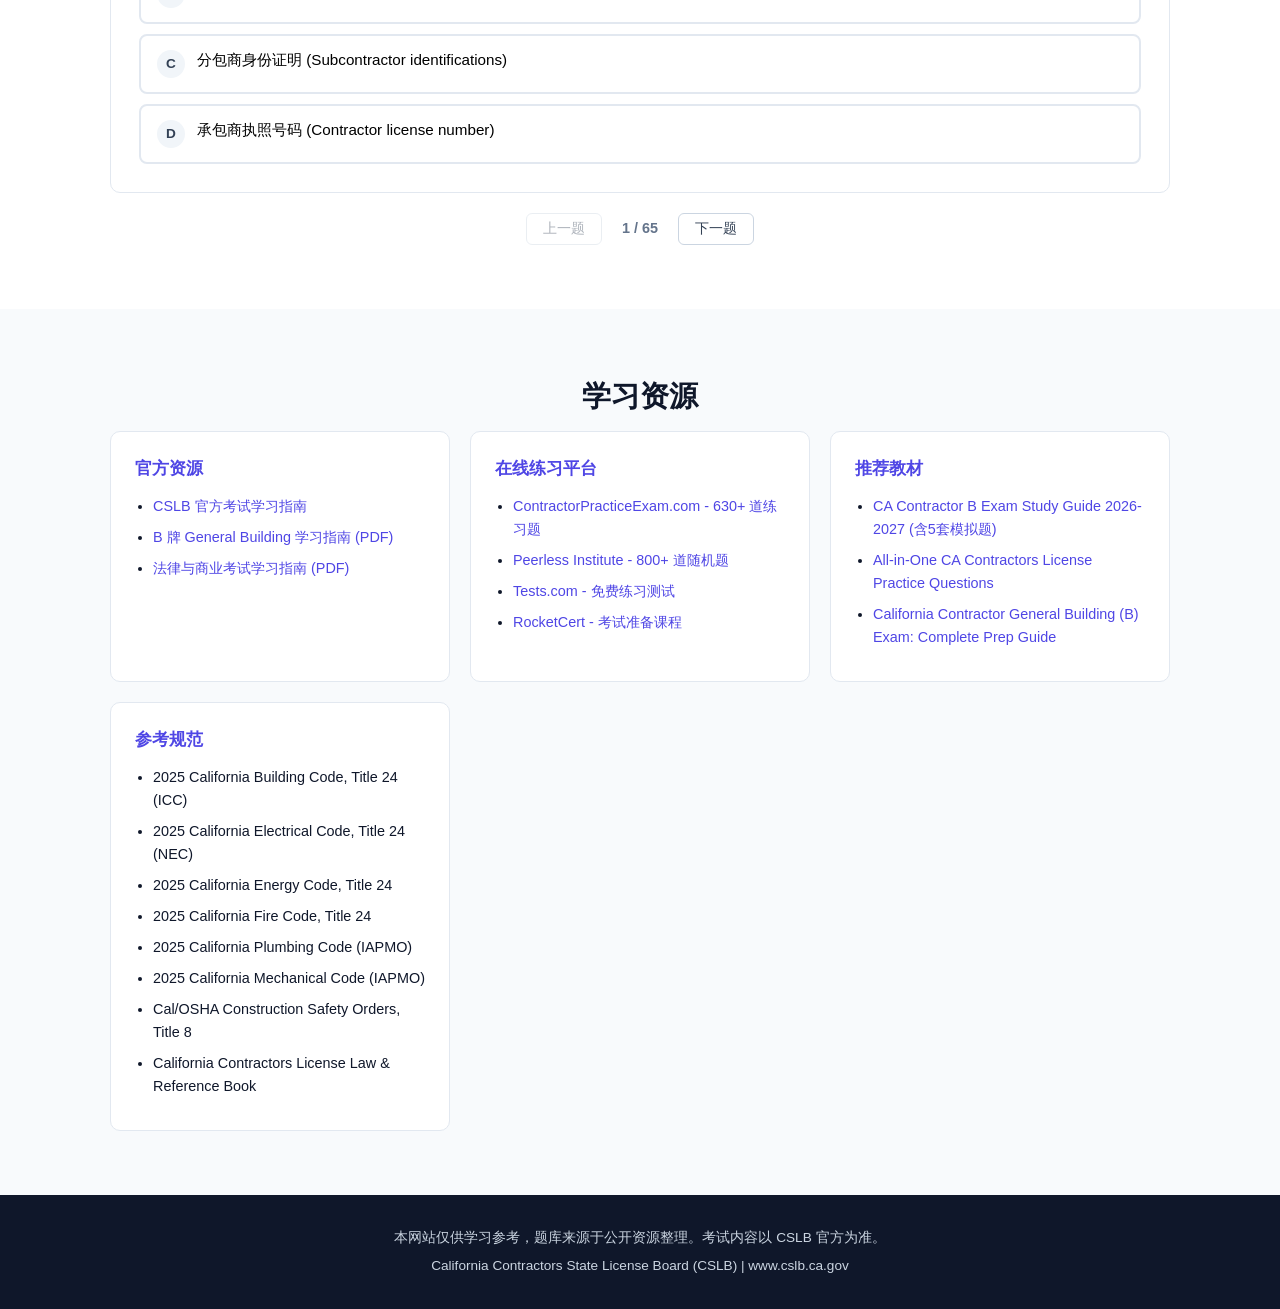
==== commit b2ab5a80: "Fix outdated and incorrect content across the site - Update all code references from 2022 to 2025 ed" ====
--- a/index.html
+++ b/index.html
@@ -3,13 +3,124 @@
 <head>
   <meta charset="UTF-8">
   <meta name="viewport" content="width=device-width, initial-scale=1.0">
-  <title>加州 B 牌建筑承包商执照考试准备</title>
+  <title>加州B牌考试准备 | California Contractor B License Exam Prep | 中文题库与课程</title>
+  <meta name="description" content="免费加州建筑承包商B牌执照考试准备网站。包含65+道中英双语练习题、8章系统课程、考试攻略。涵盖建筑规范、电气、管道、安全等全部科目。California General Building B License Exam prep in Chinese.">
+  <meta name="keywords" content="加州B牌考试,California contractor license B,CSLB考试,建筑承包商执照,B牌题库,加州承包商考试中文,General Building exam,contractor exam prep,加州建筑执照,B license practice test">
+  <meta name="author" content="CA B 牌备考">
+  <meta name="robots" content="index, follow">
+  <link rel="canonical" href="https://bpai-six.vercel.app/">
+
+  <!-- Open Graph / Facebook -->
+  <meta property="og:type" content="website">
+  <meta property="og:url" content="https://bpai-six.vercel.app/">
+  <meta property="og:title" content="加州B牌考试准备 | California Contractor B License Exam Prep">
+  <meta property="og:description" content="免费中文加州建筑承包商B牌执照考试准备。65+道练习题、8章系统课程、完整考试攻略。">
+  <meta property="og:locale" content="zh_CN">
+  <meta property="og:locale:alternate" content="en_US">
+  <meta property="og:site_name" content="CA B 牌备考">
+
+  <!-- Twitter -->
+  <meta name="twitter:card" content="summary_large_image">
+  <meta name="twitter:title" content="加州B牌考试准备 | California Contractor B License Exam Prep">
+  <meta name="twitter:description" content="免费中文加州建筑承包商B牌执照考试准备。65+道练习题、8章系统课程、完整考试攻略。">
+
   <link rel="stylesheet" href="style.css">
+
+  <!-- JSON-LD Structured Data -->
+  <script type="application/ld+json">
+  {
+    "@context": "https://schema.org",
+    "@type": "WebSite",
+    "name": "加州B牌考试准备 - California Contractor B License Exam Prep",
+    "url": "https://bpai-six.vercel.app/",
+    "description": "免费加州建筑承包商B牌执照考试准备网站，包含中英双语练习题和系统课程。",
+    "inLanguage": ["zh-CN", "en"],
+    "potentialAction": {
+      "@type": "SearchAction",
+      "target": "https://bpai-six.vercel.app/#{search_term_string}",
+      "query-input": "required name=search_term_string"
+    }
+  }
+  </script>
+  <script type="application/ld+json">
+  {
+    "@context": "https://schema.org",
+    "@type": "Course",
+    "name": "加州B牌建筑承包商执照考试准备课程",
+    "description": "涵盖加州建筑承包商B牌执照考试的全部8个章节：执照申请、法律商业、建筑规范、施工知识、电气、管道暖通、安全、考试策略。",
+    "provider": {
+      "@type": "Organization",
+      "name": "CA B 牌备考",
+      "url": "https://bpai-six.vercel.app/"
+    },
+    "educationalLevel": "Professional",
+    "inLanguage": "zh-CN",
+    "isAccessibleForFree": true,
+    "teaches": [
+      "California Building Code",
+      "Construction Safety (Cal/OSHA)",
+      "Electrical Code (NEC)",
+      "Plumbing Code",
+      "Construction Math",
+      "Contractor Law and Business"
+    ],
+    "about": {
+      "@type": "EducationalOccupationalCredential",
+      "credentialCategory": "license",
+      "name": "California General Building Contractor B License",
+      "recognizedBy": {
+        "@type": "Organization",
+        "name": "California Contractors State License Board (CSLB)",
+        "url": "https://www.cslb.ca.gov"
+      }
+    }
+  }
+  </script>
+  <script type="application/ld+json">
+  {
+    "@context": "https://schema.org",
+    "@type": "FAQPage",
+    "mainEntity": [
+      {
+        "@type": "Question",
+        "name": "加州B牌承包商执照考试有多少题？",
+        "acceptedAnswer": {
+          "@type": "Answer",
+          "text": "B牌行业考试 (Trade Exam) 共115道单选题，考试时间210分钟，需达到72%正确率通过。此外还需通过法律与商业考试 (Law & Business)，约115题，150分钟。"
+        }
+      },
+      {
+        "@type": "Question",
+        "name": "申请加州B牌承包商执照需要什么条件？",
+        "acceptedAnswer": {
+          "@type": "Answer",
+          "text": "需要在过去10年内拥有至少4年的journeyman级别工作经验，提交申请表（费用$450），完成指纹采集和背景调查，通过法律与商业考试和行业考试，完成石棉开卷考试，并获得承包商保证金（最低$25,000）。"
+        }
+      },
+      {
+        "@type": "Question",
+        "name": "加州B牌考试考哪些科目？",
+        "acceptedAnswer": {
+          "@type": "Answer",
+          "text": "B牌行业考试涵盖5大领域：建筑施工知识约30%（混凝土、木工、屋顶、砌体）、建筑规范约25%（CBC、消防、能源规范）、电气约15%（NEC/CEC）、管道与暖通约15%（CPC、CMC）、安全约15%（Cal/OSHA）。"
+        }
+      },
+      {
+        "@type": "Question",
+        "name": "加州B牌执照申请总费用是多少？",
+        "acceptedAnswer": {
+          "@type": "Answer",
+          "text": "总费用约$1,500-$3,000，包括：申请费$450、初始执照费$200、指纹/背景调查约$49-$59、承包商保证金保费、以及可选的考试准备课程$300-$800。"
+        }
+      }
+    ]
+  }
+  </script>
 </head>
 <body>
-  <nav class="navbar">
+  <nav class="navbar" aria-label="主导航">
     <div class="nav-container">
-      <a href="#" class="logo">CA B 牌备考</a>
+      <a href="#" class="logo" aria-label="CA B 牌备考 - 返回首页">CA B 牌备考</a>
       <ul class="nav-links">
         <li><a href="#overview" class="nav-link active" data-section="overview">考试概览</a></li>
         <li><a href="#courses" class="nav-link" data-section="courses">系统课程</a></li>
@@ -36,6 +147,7 @@
     </div>
   </header>
 
+  <main>
   <!-- 考试概览 -->
   <section id="overview" class="section">
     <div class="container">
@@ -98,6 +210,23 @@
       <div class="course-content" id="courseContent">
         <!-- Rendered by JS -->
       </div>
+
+      <noscript>
+        <article class="noscript-content">
+          <h3>课程目录 / Course Outline</h3>
+          <ol>
+            <li><strong>第一章：加州承包商执照申请指南</strong> - 执照分类、申请流程8步骤、费用与时间线</li>
+            <li><strong>第二章：法律与商业 (Law &amp; Business)</strong> - 商业组织、合同类型、机械留置权、劳动法、项目管理</li>
+            <li><strong>第三章：加州建筑规范 (California Building Code)</strong> - Title 24概述、居住空间要求、防火等级、抗震要求</li>
+            <li><strong>第四章：建筑施工知识 (Construction Knowledge)</strong> - 混凝土、木工框架、屋顶施工、施工数学公式、蓝图阅读</li>
+            <li><strong>第五章：电气工程 (Electrical)</strong> - NEC基本概念、接地系统、导线与断路器、关键NEC表格</li>
+            <li><strong>第六章：管道与暖通 (Plumbing &amp; HVAC)</strong> - DWV排水系统、存水弯与通气、给水系统、HVAC基础</li>
+            <li><strong>第七章：安全 (Safety / Cal-OSHA)</strong> - Cal/OSHA法规、坠落防护、沟槽安全、脚手架与梯子安全</li>
+            <li><strong>第八章：考试策略与备考建议</strong> - 考试结构、科目权重、答题技巧、时间管理</li>
+          </ol>
+          <p>请启用 JavaScript 以查看完整课程内容和在线练习题。</p>
+        </article>
+      </noscript>
     </div>
   </section>
 
@@ -114,7 +243,7 @@
             <span class="topic-weight">约 25%</span>
           </div>
           <div class="topic-body">
-            <p>参考资料：2022 California Building Code, Title 24 (ICC)</p>
+            <p>参考资料：2025 California Building Code, Title 24 (ICC)（自2026年1月1日起生效）</p>
             <ul>
               <li>California Building Code (CBC) 加州建筑规范</li>
               <li>California Fire Code 加州消防规范</li>
@@ -152,7 +281,7 @@
             <span class="topic-weight">约 15%</span>
           </div>
           <div class="topic-body">
-            <p>参考资料：2022 California Electrical Code, Title 24 (NEC)</p>
+            <p>参考资料：2025 California Electrical Code, Title 24 (NEC)（自2026年1月1日起生效）</p>
             <ul>
               <li>接地系统与接地导体</li>
               <li>导线温度等级与规格</li>
@@ -222,6 +351,7 @@
           <button class="filter-btn" data-category="hvac">暖通空调</button>
           <button class="filter-btn" data-category="welding">焊接</button>
           <button class="filter-btn" data-category="safety">安全</button>
+          <button class="filter-btn" data-category="codes">建筑规范</button>
         </div>
         <div class="practice-actions">
           <button id="shuffleBtn" class="btn-secondary">随机出题</button>
@@ -259,38 +389,38 @@
         <div class="resource-card">
           <h3>官方资源</h3>
           <ul>
-            <li><a href="https://www.cslb.ca.gov/contractors/applicants/examination_study_guides/" target="_blank">CSLB 官方考试学习指南</a></li>
-            <li><a href="https://cslb.ca.gov/Resources/StudyGuides/BStudyGuide.pdf" target="_blank">B 牌 General Building 学习指南 (PDF)</a></li>
-            <li><a href="https://cslb.ca.gov/Resources/StudyGuides/LawStudyGuide.pdf" target="_blank">法律与商业考试学习指南 (PDF)</a></li>
+            <li><a href="https://www.cslb.ca.gov/contractors/applicants/examination_study_guides/" target="_blank" rel="noopener">CSLB 官方考试学习指南</a></li>
+            <li><a href="https://cslb.ca.gov/Resources/StudyGuides/BStudyGuide.pdf" target="_blank" rel="noopener">B 牌 General Building 学习指南 (PDF)</a></li>
+            <li><a href="https://cslb.ca.gov/Resources/StudyGuides/LawStudyGuide.pdf" target="_blank" rel="noopener">法律与商业考试学习指南 (PDF)</a></li>
           </ul>
         </div>
         <div class="resource-card">
           <h3>在线练习平台</h3>
           <ul>
-            <li><a href="https://contractorpracticeexam.com/california-general-building-b-practice-exam/" target="_blank">ContractorPracticeExam.com - 630+ 道练习题</a></li>
-            <li><a href="https://www.peerlessinstitute.com/product/general-building-b-online-practice-exam/" target="_blank">Peerless Institute - 800+ 道随机题</a></li>
-            <li><a href="https://www.tests.com/practice/general-contractors-license-exam-practice-test/" target="_blank">Tests.com - 免费练习测试</a></li>
-            <li><a href="https://rocketcert.com/construction/california/general-contractor-license-b" target="_blank">RocketCert - 考试准备课程</a></li>
+            <li><a href="https://contractorpracticeexam.com/california-general-building-b-practice-exam/" target="_blank" rel="noopener">ContractorPracticeExam.com - 630+ 道练习题</a></li>
+            <li><a href="https://www.peerlessinstitute.com/product/general-building-b-online-practice-exam/" target="_blank" rel="noopener">Peerless Institute - 800+ 道随机题</a></li>
+            <li><a href="https://www.tests.com/practice/general-contractors-license-exam-practice-test/" target="_blank" rel="noopener">Tests.com - 免费练习测试</a></li>
+            <li><a href="https://rocketcert.com/construction/california/general-contractor-license-b" target="_blank" rel="noopener">RocketCert - 考试准备课程</a></li>
           </ul>
         </div>
         <div class="resource-card">
           <h3>推荐教材</h3>
           <ul>
-            <li><a href="https://www.amazon.com/California-Contractor-General-Building-2026-2027/dp/B0FSX4PSDQ" target="_blank">CA Contractor B Exam Study Guide 2026-2027 (含5套模拟题)</a></li>
-            <li><a href="https://www.amazon.com/California-Contractors-License-PRACTICE-QUESTIONS/dp/B0CJSP19C1" target="_blank">All-in-One CA Contractors License Practice Questions</a></li>
-            <li><a href="https://www.amazon.com/California-Contractor-General-Building-Exam/dp/1530838525" target="_blank">California Contractor General Building (B) Exam: Complete Prep Guide</a></li>
+            <li><a href="https://www.amazon.com/California-Contractor-General-Building-2026-2027/dp/B0FSX4PSDQ" target="_blank" rel="noopener">CA Contractor B Exam Study Guide 2026-2027 (含5套模拟题)</a></li>
+            <li><a href="https://www.amazon.com/California-Contractors-License-PRACTICE-QUESTIONS/dp/B0CJSP19C1" target="_blank" rel="noopener">All-in-One CA Contractors License Practice Questions</a></li>
+            <li><a href="https://www.amazon.com/California-Contractor-General-Building-Exam/dp/1530838525" target="_blank" rel="noopener">California Contractor General Building (B) Exam: Complete Prep Guide</a></li>
           </ul>
         </div>
         <div class="resource-card">
           <h3>参考规范</h3>
           <ul>
-            <li>2022 California Building Code, Title 24 (ICC)</li>
-            <li>2022 California Electrical Code, Title 24 (NEC)</li>
-            <li>2022 California Energy Code, Title 24</li>
-            <li>2022 California Fire Code, Title 24</li>
-            <li>California Plumbing Code (IAPMO)</li>
-            <li>California Mechanical Code (IAPMO)</li>
-            <li>Cal/OSHA Construction Safety Orders 2023</li>
+            <li>2025 California Building Code, Title 24 (ICC)</li>
+            <li>2025 California Electrical Code, Title 24 (NEC)</li>
+            <li>2025 California Energy Code, Title 24</li>
+            <li>2025 California Fire Code, Title 24</li>
+            <li>2025 California Plumbing Code (IAPMO)</li>
+            <li>2025 California Mechanical Code (IAPMO)</li>
+            <li>Cal/OSHA Construction Safety Orders, Title 8</li>
             <li>California Contractors License Law & Reference Book</li>
           </ul>
         </div>
@@ -298,10 +428,12 @@
     </div>
   </section>
 
+  </main>
+
   <footer class="footer">
     <div class="container">
       <p>本网站仅供学习参考，题库来源于公开资源整理。考试内容以 CSLB 官方为准。</p>
-      <p>California Contractors State License Board (CSLB) | <a href="https://www.cslb.ca.gov" target="_blank">www.cslb.ca.gov</a></p>
+      <p>California Contractors State License Board (CSLB) | <a href="https://www.cslb.ca.gov" target="_blank" rel="noopener">www.cslb.ca.gov</a></p>
     </div>
   </footer>
 
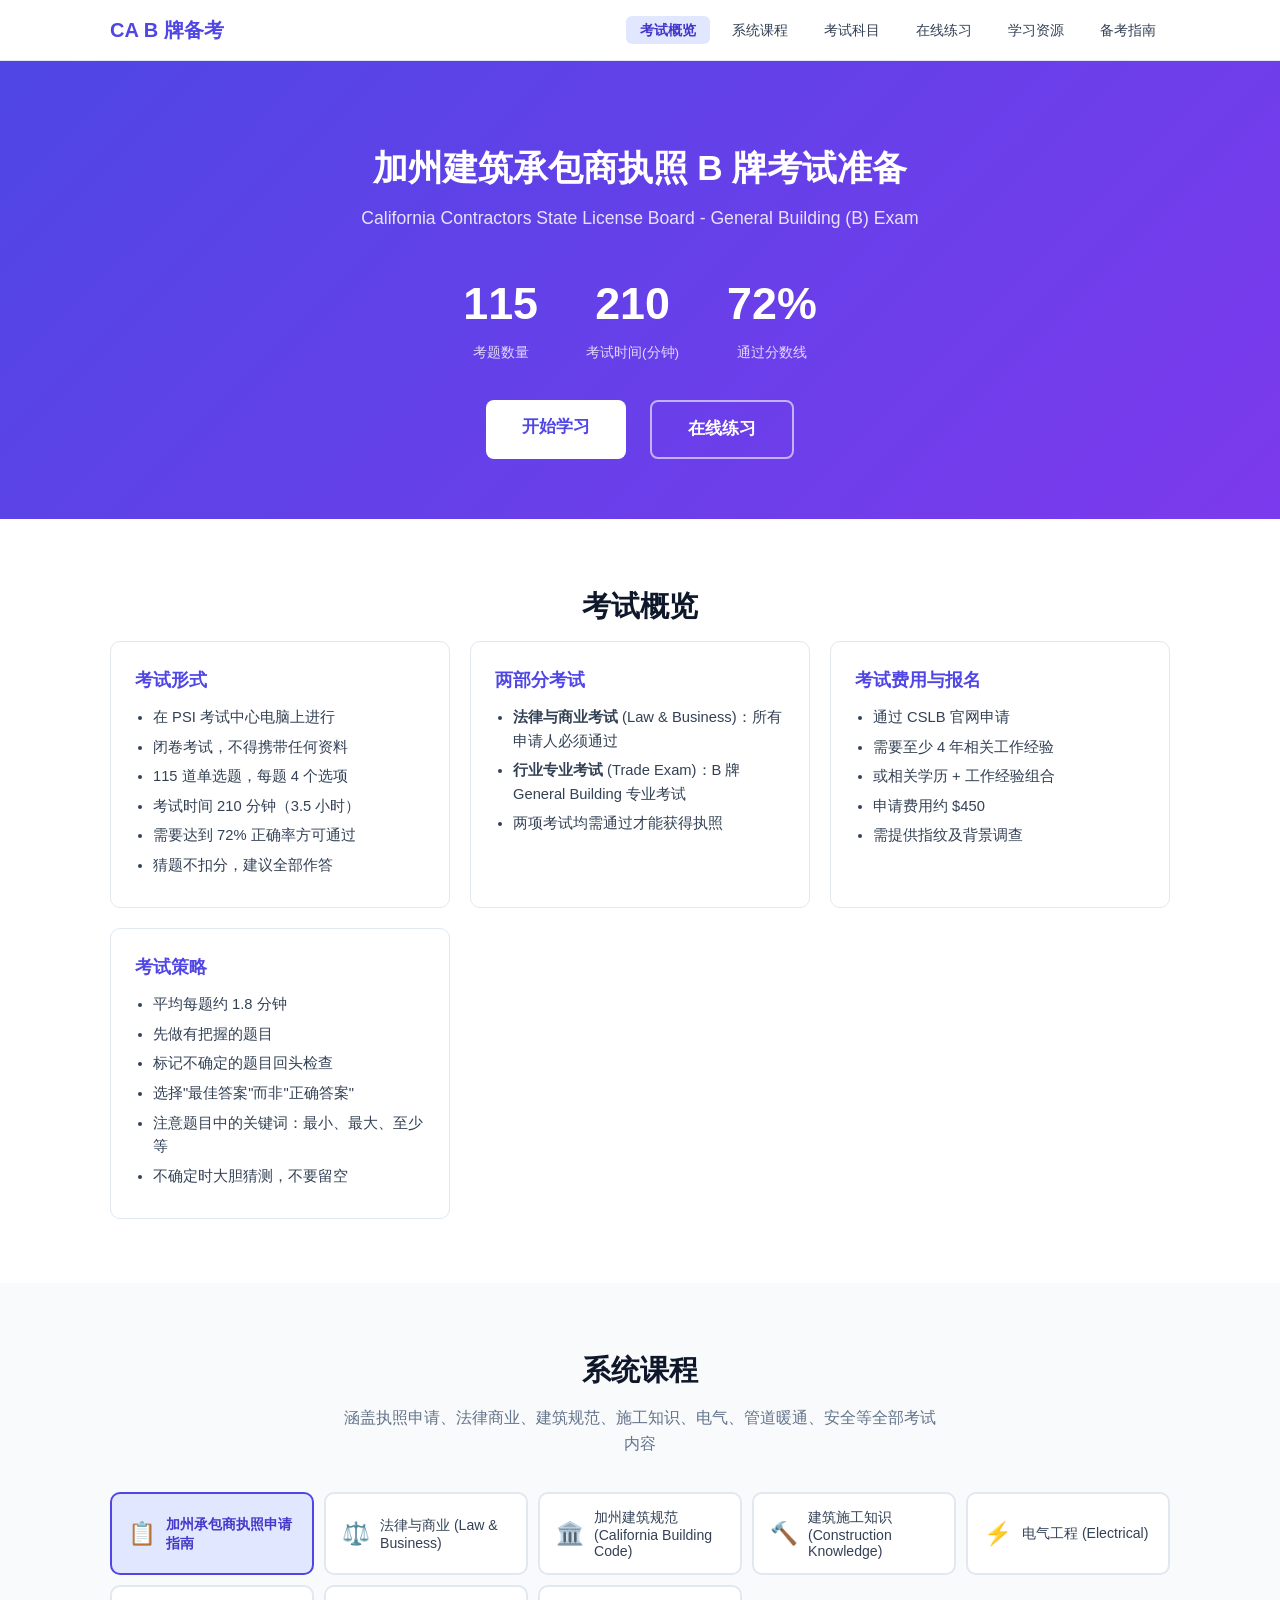
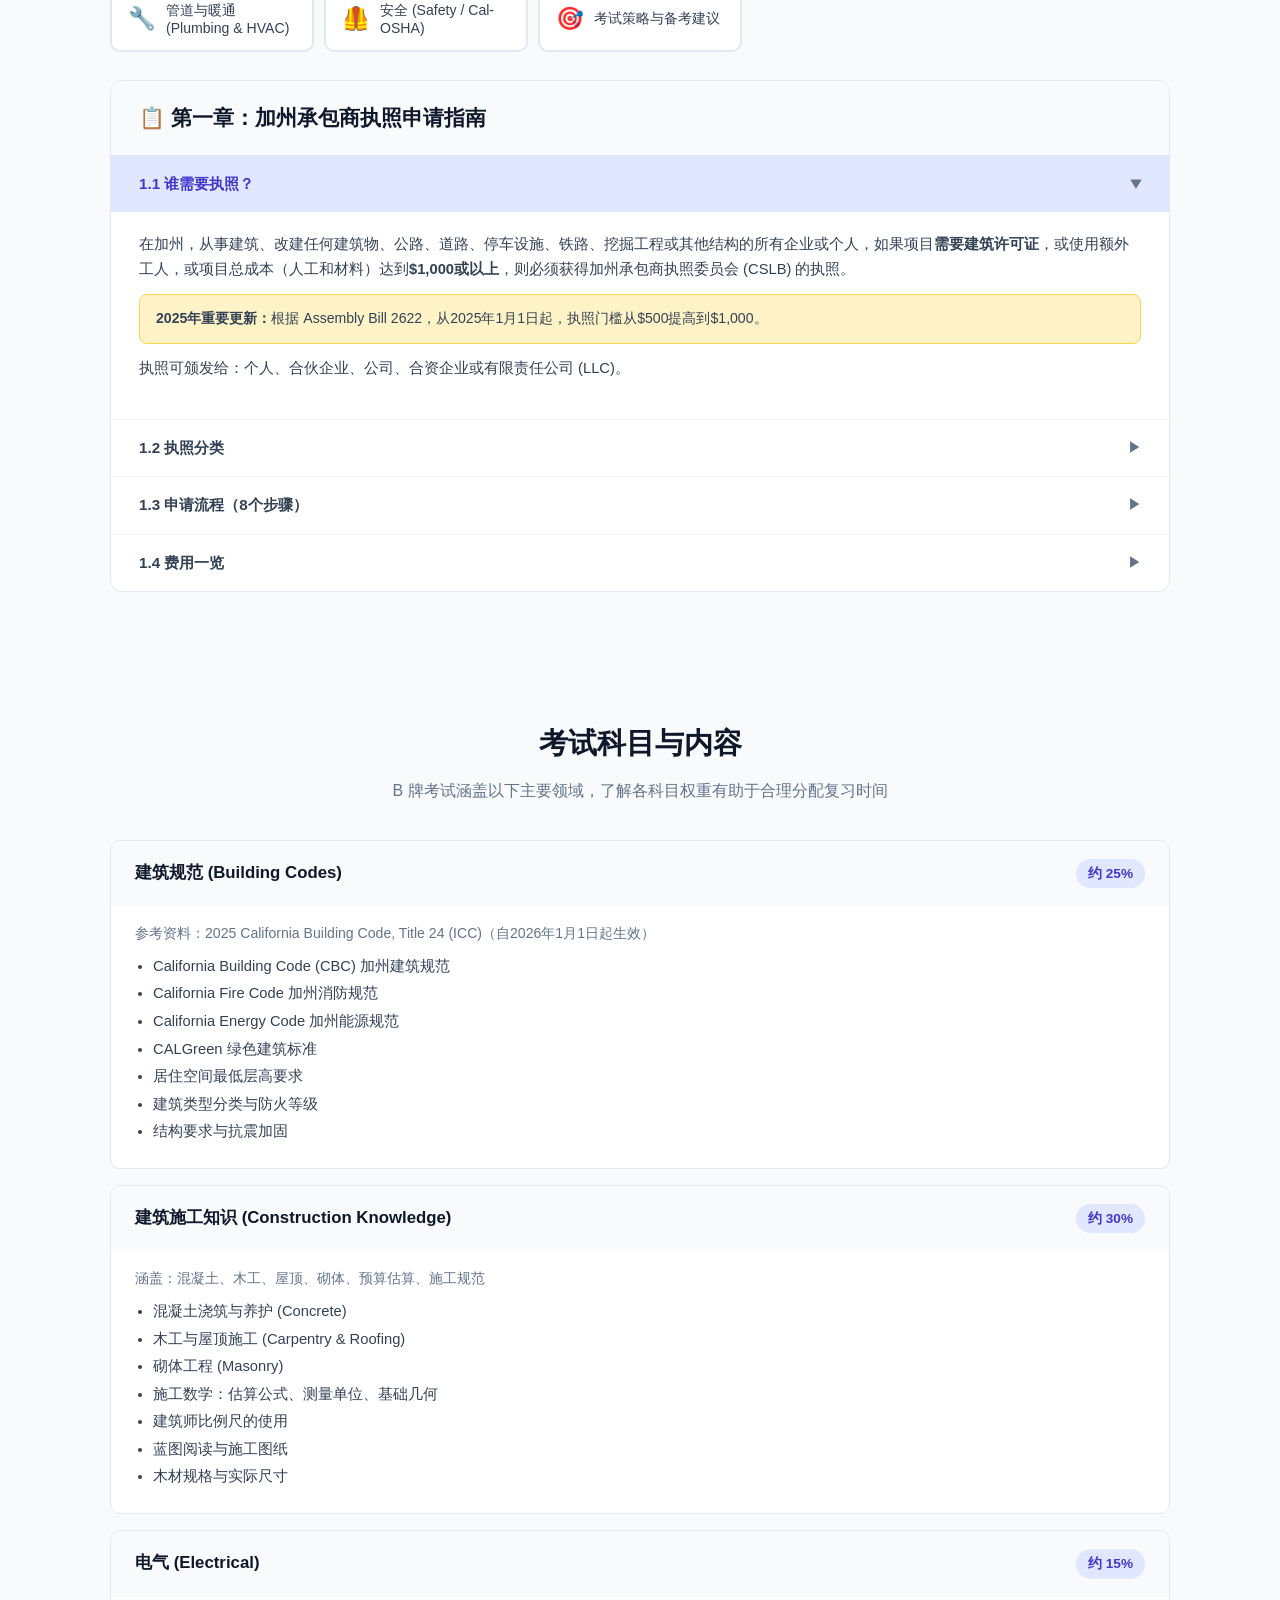
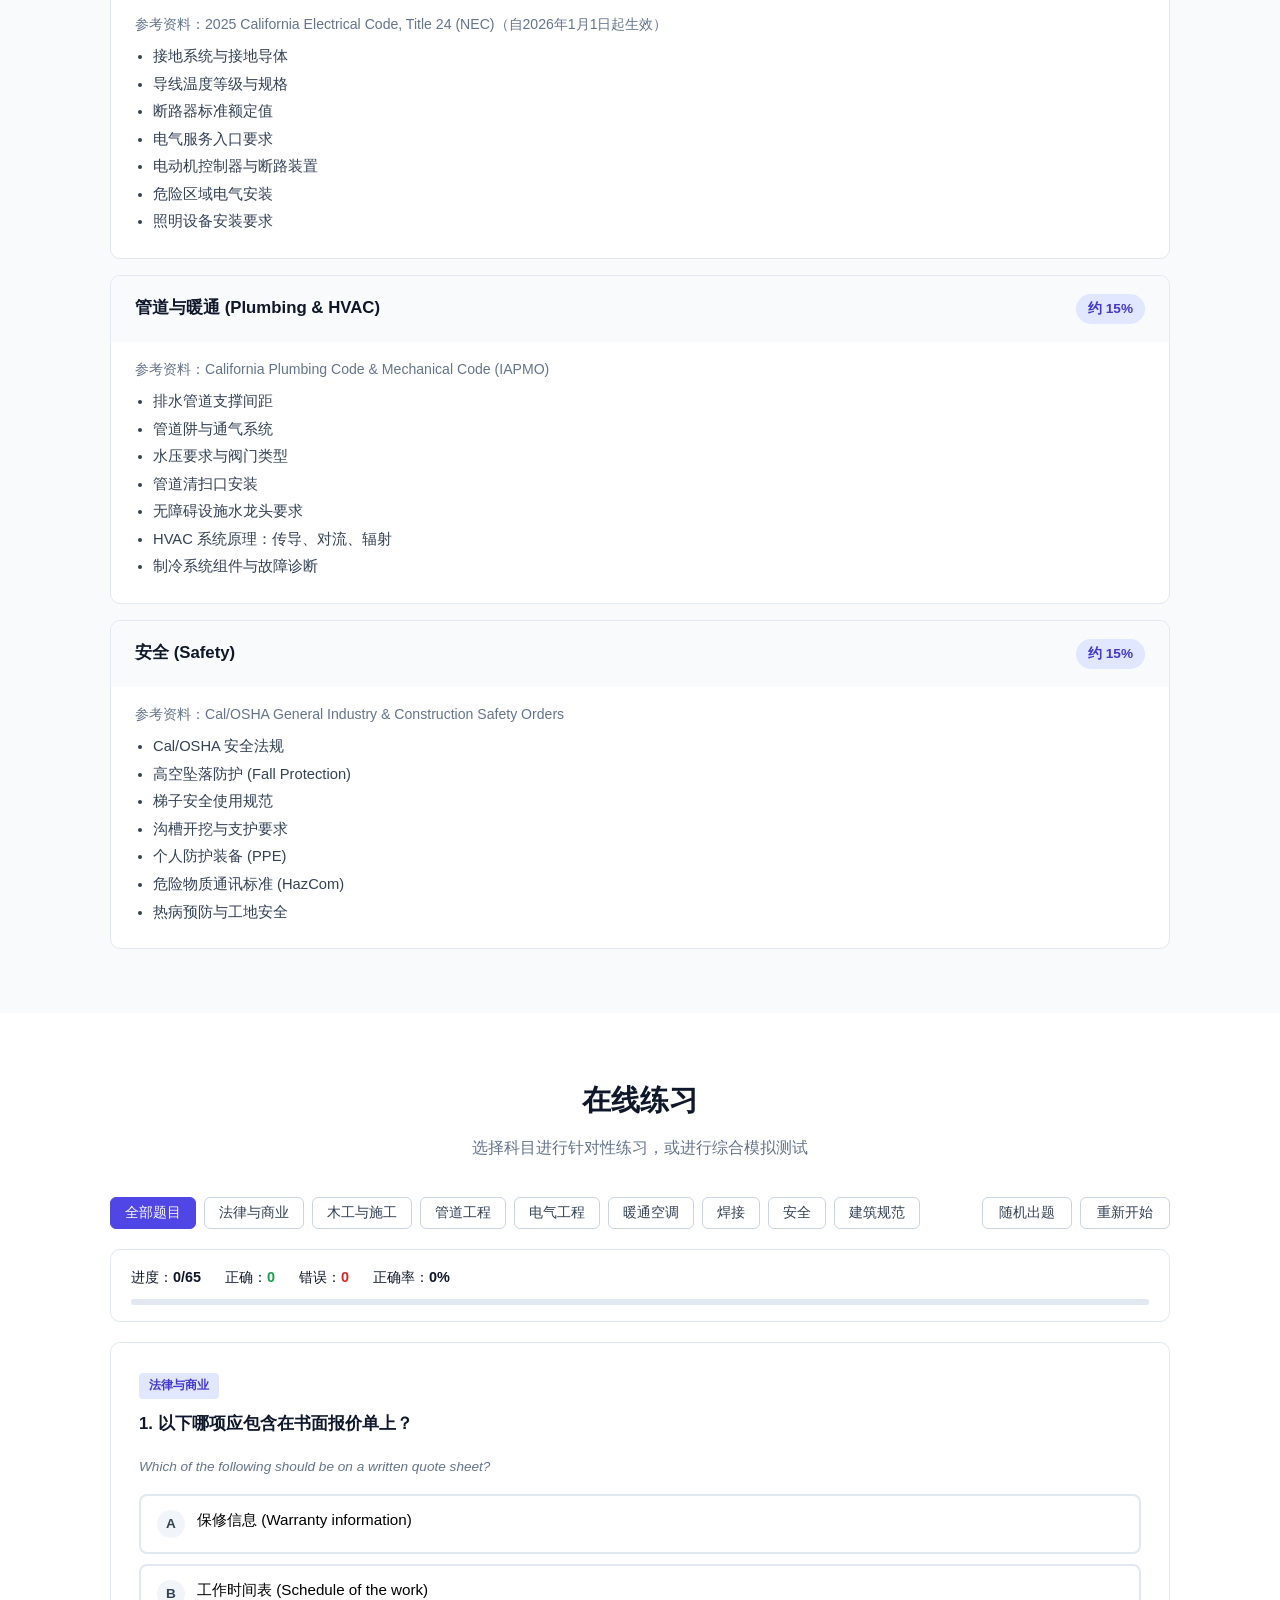
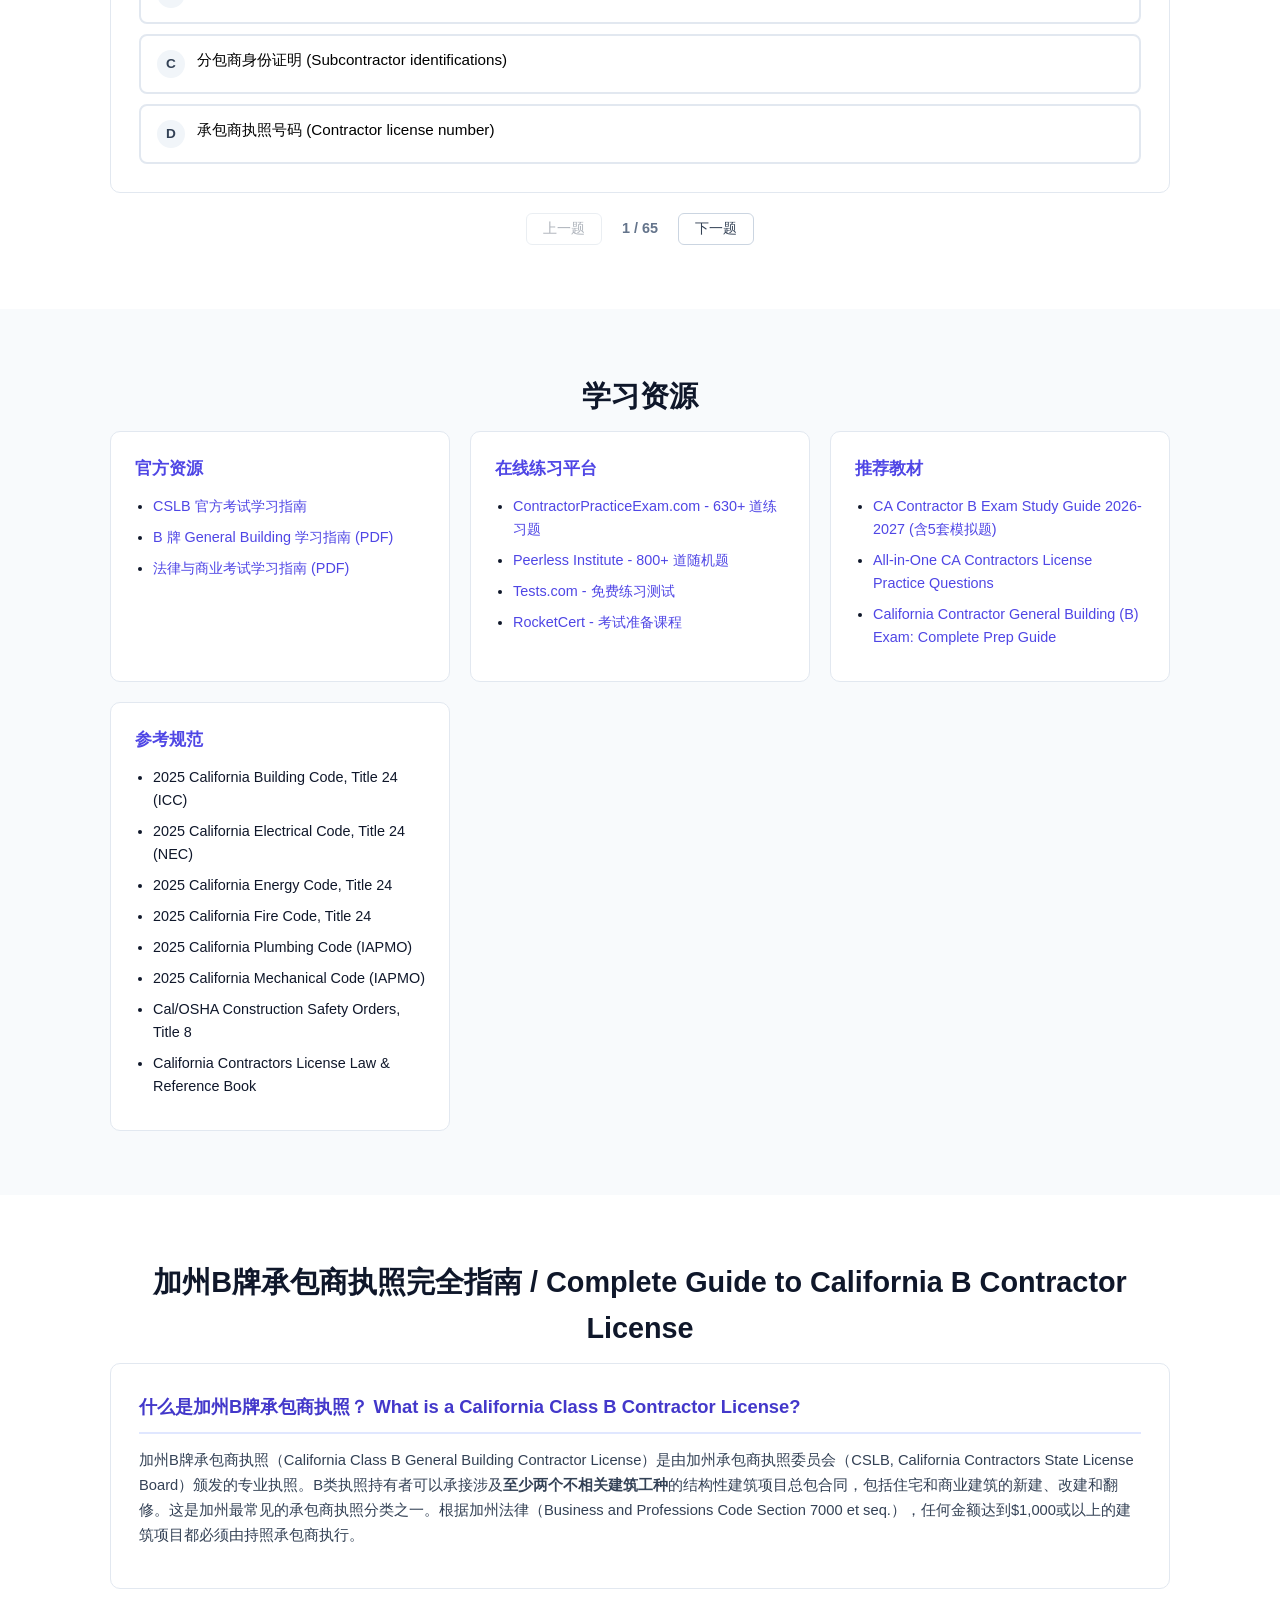
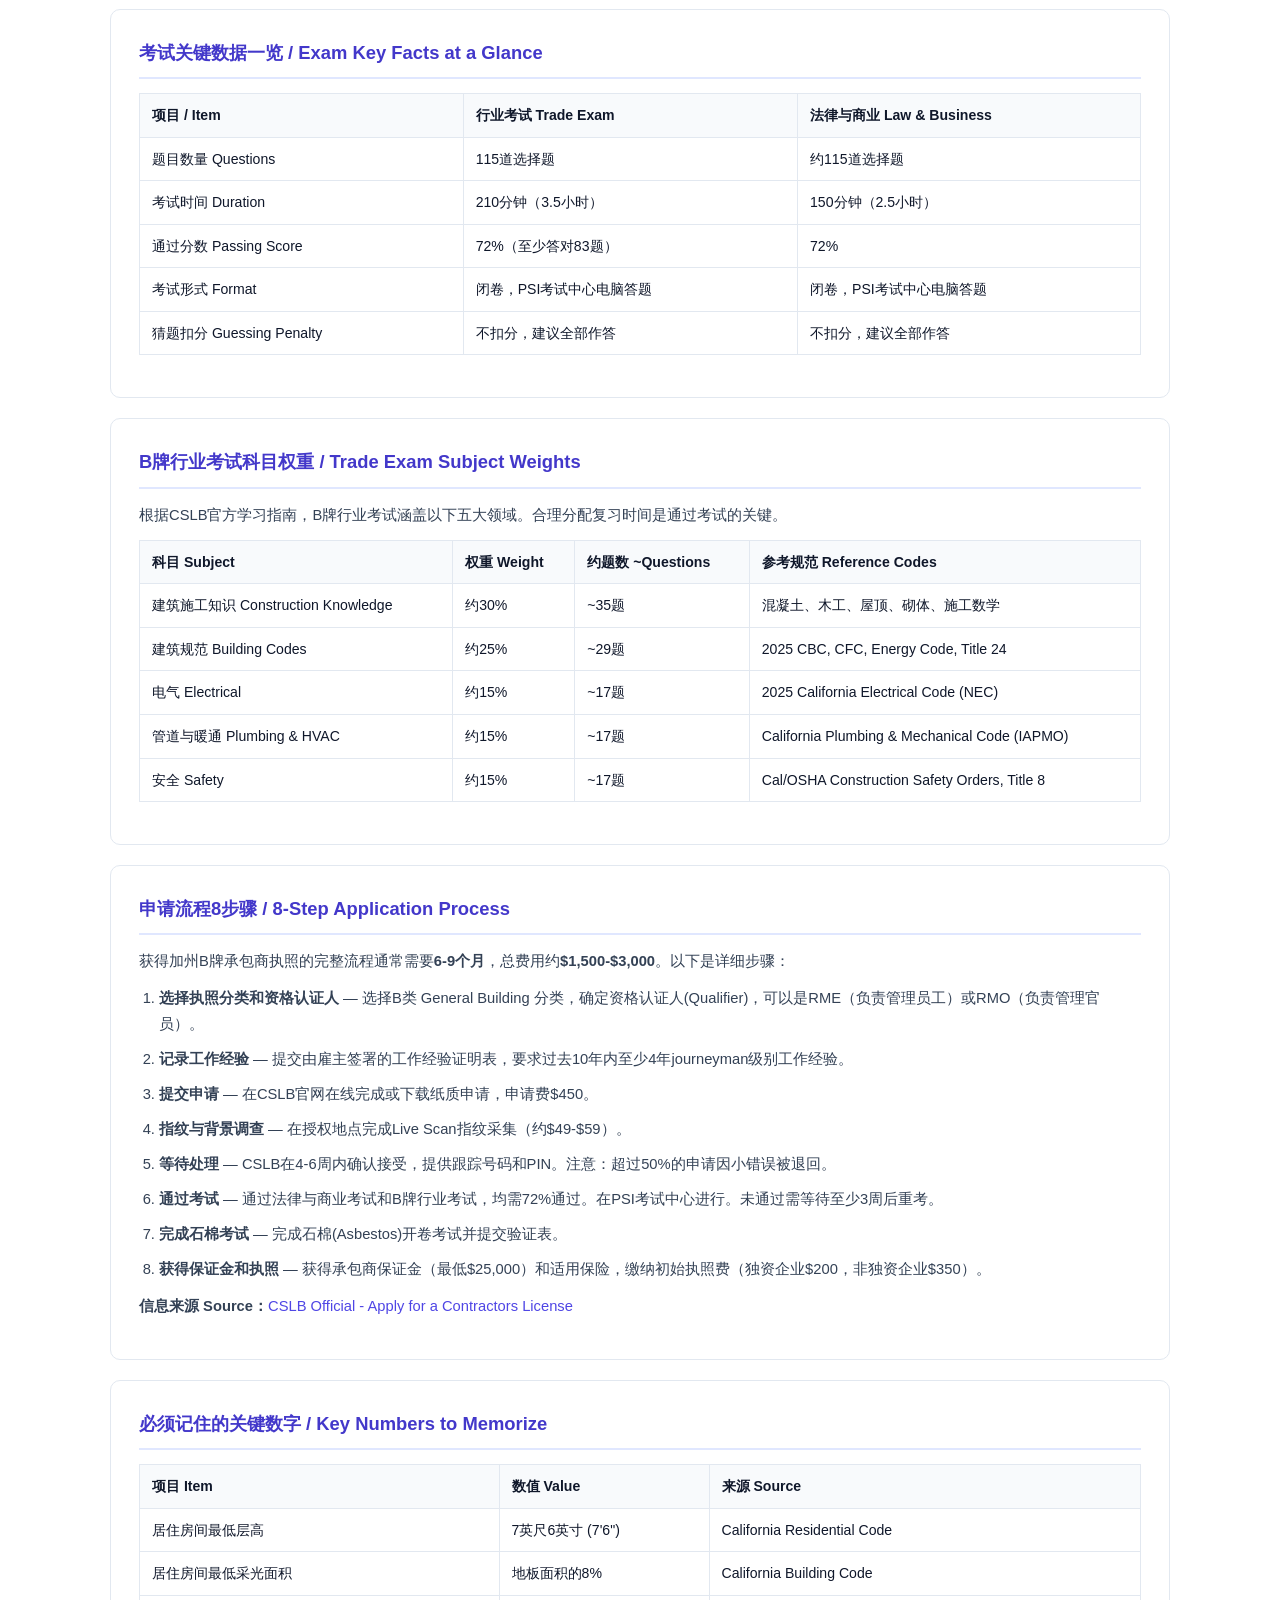
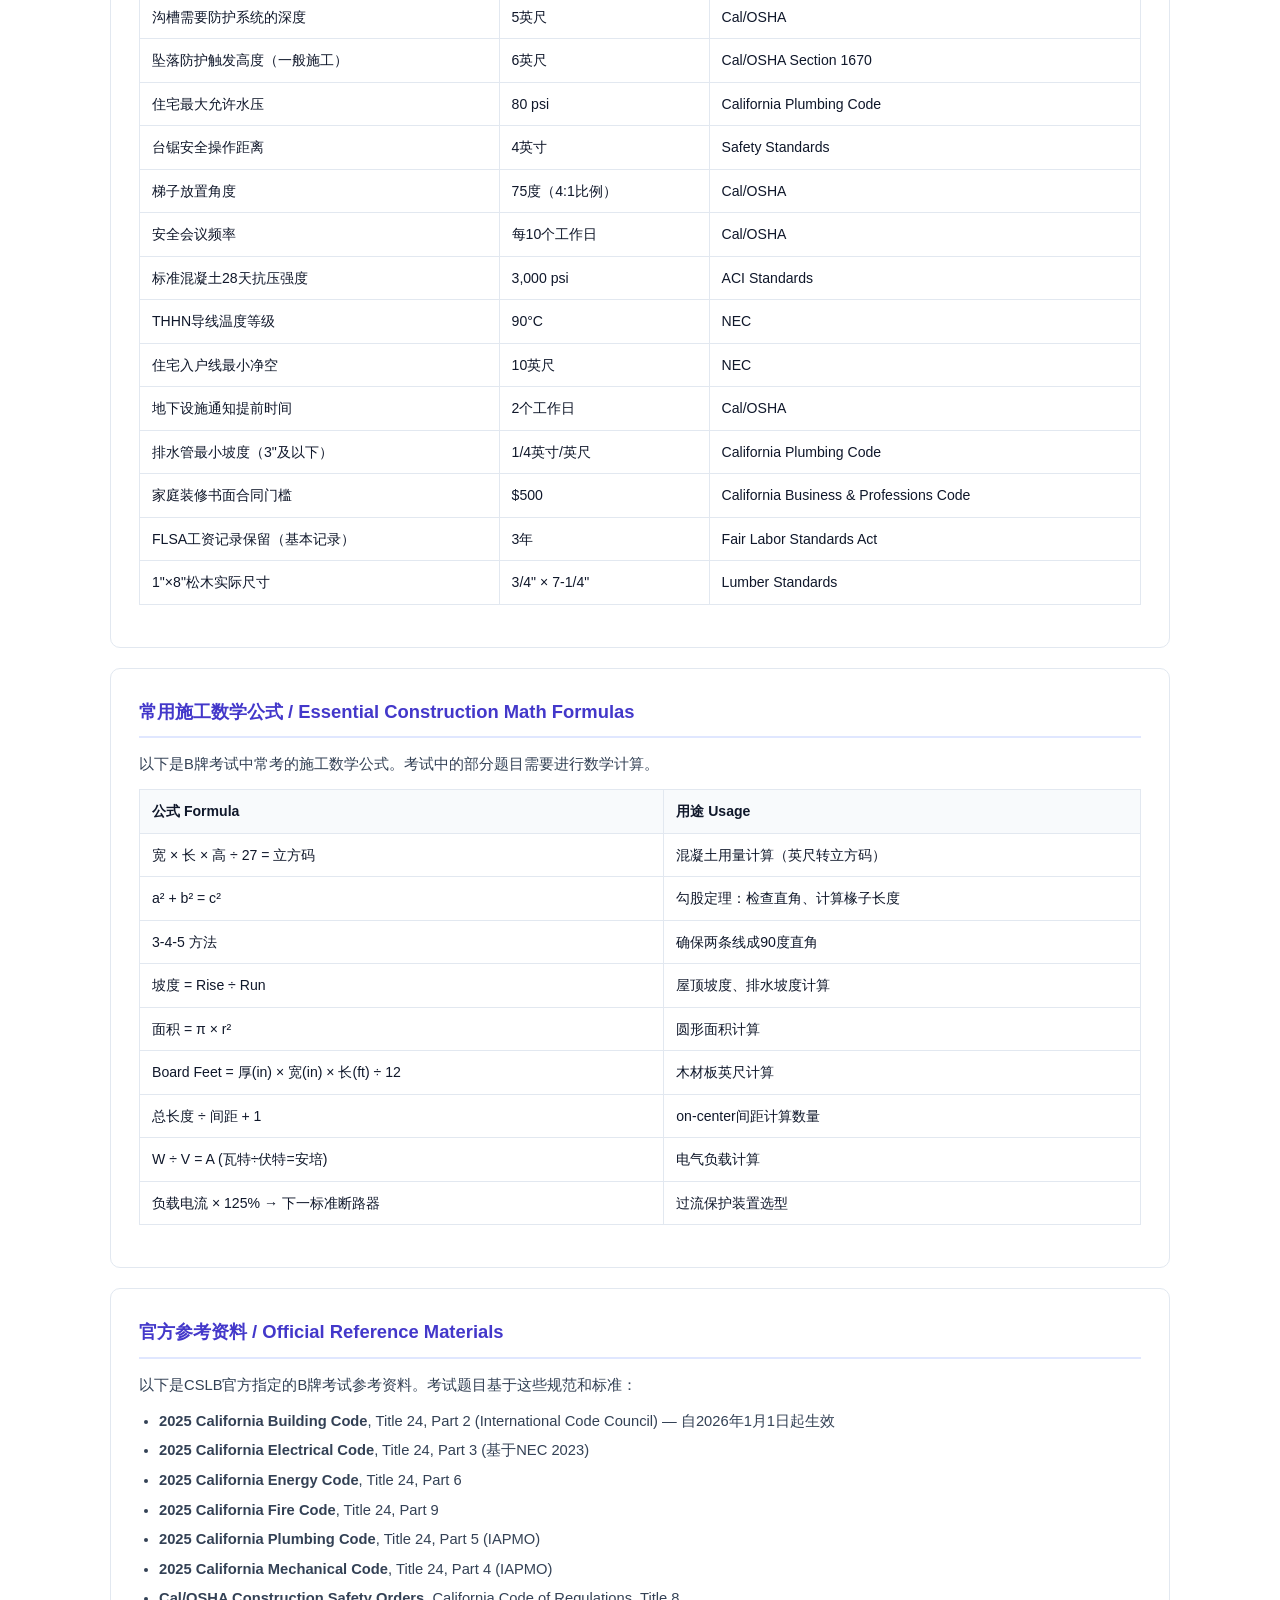
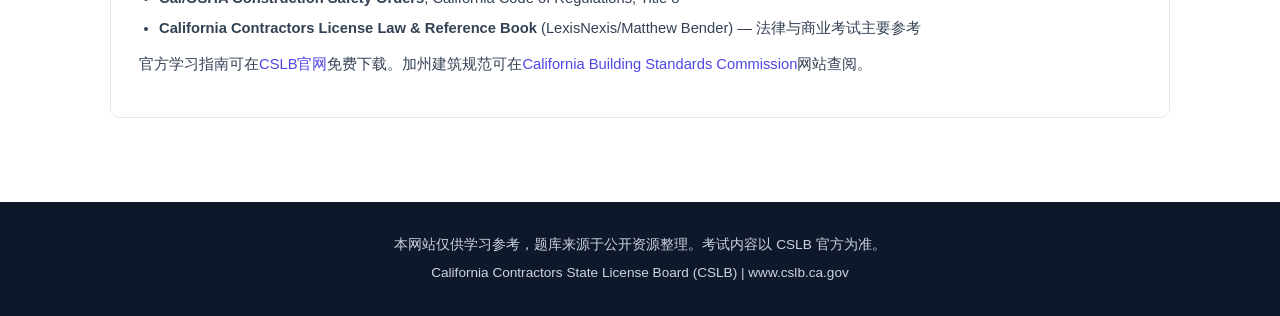
==== commit 03584c8f: "Add GEO (Generative Engine Optimization) for AI search engines - Expanded FAQ schema with 8 bilingua" ====
--- a/index.html
+++ b/index.html
@@ -8,11 +8,11 @@
   <meta name="keywords" content="加州B牌考试,California contractor license B,CSLB考试,建筑承包商执照,B牌题库,加州承包商考试中文,General Building exam,contractor exam prep,加州建筑执照,B license practice test">
   <meta name="author" content="CA B 牌备考">
   <meta name="robots" content="index, follow">
-  <link rel="canonical" href="https://bpai-six.vercel.app/">
+  <link rel="canonical" href="https://cslb.scalintel.com/">
 
   <!-- Open Graph / Facebook -->
   <meta property="og:type" content="website">
-  <meta property="og:url" content="https://bpai-six.vercel.app/">
+  <meta property="og:url" content="https://cslb.scalintel.com/">
   <meta property="og:title" content="加州B牌考试准备 | California Contractor B License Exam Prep">
   <meta property="og:description" content="免费中文加州建筑承包商B牌执照考试准备。65+道练习题、8章系统课程、完整考试攻略。">
   <meta property="og:locale" content="zh_CN">
@@ -32,13 +32,13 @@
     "@context": "https://schema.org",
     "@type": "WebSite",
     "name": "加州B牌考试准备 - California Contractor B License Exam Prep",
-    "url": "https://bpai-six.vercel.app/",
+    "url": "https://cslb.scalintel.com/",
     "description": "免费加州建筑承包商B牌执照考试准备网站，包含中英双语练习题和系统课程。",
     "inLanguage": ["zh-CN", "en"],
-    "potentialAction": {
-      "@type": "SearchAction",
-      "target": "https://bpai-six.vercel.app/#{search_term_string}",
-      "query-input": "required name=search_term_string"
+    "publisher": {
+      "@type": "Organization",
+      "name": "CA B 牌备考 / CSLB Exam Prep",
+      "url": "https://cslb.scalintel.com/"
     }
   }
   </script>
@@ -46,23 +46,32 @@
   {
     "@context": "https://schema.org",
     "@type": "Course",
-    "name": "加州B牌建筑承包商执照考试准备课程",
-    "description": "涵盖加州建筑承包商B牌执照考试的全部8个章节：执照申请、法律商业、建筑规范、施工知识、电气、管道暖通、安全、考试策略。",
+    "name": "California Contractor B License Exam Prep Course (加州B牌考试准备课程)",
+    "description": "A free, comprehensive Chinese-language study course for the California General Building (B) contractor license exam. Covers 8 chapters: license application, law and business, California Building Code, construction knowledge, electrical, plumbing and HVAC, safety (Cal/OSHA), and exam strategies. Includes 65+ bilingual practice questions.",
     "provider": {
       "@type": "Organization",
       "name": "CA B 牌备考",
-      "url": "https://bpai-six.vercel.app/"
+      "url": "https://cslb.scalintel.com/"
     },
     "educationalLevel": "Professional",
     "inLanguage": "zh-CN",
     "isAccessibleForFree": true,
+    "numberOfCredits": 0,
+    "hasCourseInstance": {
+      "@type": "CourseInstance",
+      "courseMode": "online",
+      "courseWorkload": "PT40H"
+    },
     "teaches": [
-      "California Building Code",
-      "Construction Safety (Cal/OSHA)",
-      "Electrical Code (NEC)",
-      "Plumbing Code",
-      "Construction Math",
-      "Contractor Law and Business"
+      "California Building Code (CBC) Title 24",
+      "Construction Safety (Cal/OSHA Title 8)",
+      "California Electrical Code (NEC)",
+      "California Plumbing Code (CPC)",
+      "California Mechanical Code (CMC)",
+      "Construction Math and Estimating",
+      "Contractor Law and Business",
+      "Blueprint Reading",
+      "Concrete, Carpentry, Roofing, Masonry"
     ],
     "about": {
       "@type": "EducationalOccupationalCredential",
@@ -83,37 +92,116 @@
     "mainEntity": [
       {
         "@type": "Question",
-        "name": "加州B牌承包商执照考试有多少题？",
-        "acceptedAnswer": {
-          "@type": "Answer",
-          "text": "B牌行业考试 (Trade Exam) 共115道单选题，考试时间210分钟，需达到72%正确率通过。此外还需通过法律与商业考试 (Law & Business)，约115题，150分钟。"
+        "name": "加州B牌承包商执照考试有多少题？How many questions are on the California B license exam?",
+        "acceptedAnswer": {
+          "@type": "Answer",
+          "text": "B牌行业考试 (Trade Exam) 共115道单选题，考试时间210分钟（3.5小时），需达到72%正确率通过。此外还需通过法律与商业考试 (Law & Business)，约115题，150分钟（2.5小时），同样需要72%通过。两项考试均在PSI考试中心以闭卷形式进行。The California B license trade exam has 115 multiple-choice questions in 210 minutes. You also need to pass the Law & Business exam (~115 questions, 150 minutes). Both require a 72% passing score."
         }
       },
       {
         "@type": "Question",
-        "name": "申请加州B牌承包商执照需要什么条件？",
-        "acceptedAnswer": {
-          "@type": "Answer",
-          "text": "需要在过去10年内拥有至少4年的journeyman级别工作经验，提交申请表（费用$450），完成指纹采集和背景调查，通过法律与商业考试和行业考试，完成石棉开卷考试，并获得承包商保证金（最低$25,000）。"
+        "name": "申请加州B牌承包商执照需要什么条件？What are the requirements for a California B contractor license?",
+        "acceptedAnswer": {
+          "@type": "Answer",
+          "text": "申请加州B牌执照需要：(1) 过去10年内至少4年journeyman级别工作经验；(2) 提交CSLB申请表，费用$450；(3) Live Scan指纹采集和背景调查（约$49-$59）；(4) 通过法律与商业考试和B牌行业考试；(5) 完成石棉开卷考试；(6) 获得承包商保证金（最低$25,000）和适用保险。总费用约$1,500-$3,000，整个流程约需6-9个月。Requirements: 4 years of journey-level experience in the last 10 years, $450 application fee, fingerprinting, passing both exams, asbestos exam, and a $25,000 contractor bond."
         }
       },
       {
         "@type": "Question",
-        "name": "加州B牌考试考哪些科目？",
-        "acceptedAnswer": {
-          "@type": "Answer",
-          "text": "B牌行业考试涵盖5大领域：建筑施工知识约30%（混凝土、木工、屋顶、砌体）、建筑规范约25%（CBC、消防、能源规范）、电气约15%（NEC/CEC）、管道与暖通约15%（CPC、CMC）、安全约15%（Cal/OSHA）。"
+        "name": "加州B牌考试考哪些科目？What subjects are on the California B exam?",
+        "acceptedAnswer": {
+          "@type": "Answer",
+          "text": "B牌行业考试涵盖5大领域：建筑施工知识约30%（混凝土、木工、屋顶、砌体、施工数学）；建筑规范约25%（California Building Code、Fire Code、Energy Code）；电气约15%（基于NEC的California Electrical Code）；管道与暖通约15%（California Plumbing Code、Mechanical Code）；安全约15%（Cal/OSHA Construction Safety Orders, Title 8）。考试参考2025 California Building Standards Code, Title 24。The trade exam covers: Construction Knowledge ~30%, Building Codes ~25%, Electrical ~15%, Plumbing & HVAC ~15%, Safety (Cal/OSHA) ~15%."
         }
       },
       {
         "@type": "Question",
-        "name": "加州B牌执照申请总费用是多少？",
-        "acceptedAnswer": {
-          "@type": "Answer",
-          "text": "总费用约$1,500-$3,000，包括：申请费$450、初始执照费$200、指纹/背景调查约$49-$59、承包商保证金保费、以及可选的考试准备课程$300-$800。"
+        "name": "加州B牌执照申请总费用是多少？How much does it cost to get a California B contractor license?",
+        "acceptedAnswer": {
+          "@type": "Answer",
+          "text": "总费用约$1,500-$3,000，包括：申请费$450、初始执照费$200（独资企业）或$350（非独资企业）、指纹/背景调查约$49-$59、承包商保证金保费（$25,000保证金的年保费通常为$100-$500，取决于信用评分）、以及可选的考试准备课程$300-$800。执照每2年更新，续期费$450-$700。Total cost is approximately $1,500-$3,000 including application ($450), license fee ($200-$350), fingerprinting (~$50), bond premium, and optional exam prep courses."
+        }
+      },
+      {
+        "@type": "Question",
+        "name": "加州B牌考试难吗？通过率是多少？Is the California B contractor exam hard?",
+        "acceptedAnswer": {
+          "@type": "Answer",
+          "text": "加州B牌考试有一定难度，但通过充分准备完全可以通过。考试为闭卷形式，不允许携带任何参考资料。需要72%正确率通过（115题中至少答对83题）。建议在模拟测试中稳定达到72%以上再参加正式考试。考试不扣分，应全部作答。备考时间建议2-3个月，重点关注权重最大的施工知识（30%）和建筑规范（25%）。如未通过，需等待至少3周后可重考，无次数限制。The exam is challenging but passable with proper preparation. You need 72% (83/115 correct). It's closed-book. Study 2-3 months, focus on Construction Knowledge (30%) and Building Codes (25%). No limit on retakes, but must wait 3 weeks between attempts."
+        }
+      },
+      {
+        "@type": "Question",
+        "name": "加州B类承包商执照可以做什么工程？What can a California B license contractor do?",
+        "acceptedAnswer": {
+          "@type": "Answer",
+          "text": "B类（General Building）承包商可以承接涉及至少两个不相关建筑工种或技术的结构性建筑项目总包合同。可以独立承接框架或木工项目。B类承包商不得承接仅涉及单一专业工种（如仅电气或仅管道）的总包合同，这些需要对应的C类专业执照。B类执照是加州最常见的承包商执照之一，适用于住宅和商业建筑的新建、改建和翻修项目。A Class B (General Building) contractor can take prime contracts involving two or more unrelated building trades. They can independently do framing/carpentry. They cannot take prime contracts for single-trade specialty work."
+        }
+      },
+      {
+        "@type": "Question",
+        "name": "华人如何准备加州承包商执照考试？How can Chinese speakers prepare for the California contractor exam?",
+        "acceptedAnswer": {
+          "@type": "Answer",
+          "text": "华人备考加州B牌考试建议：(1) 使用中英双语学习资料，同时掌握中文理解和英文术语；(2) 下载CSLB官方学习指南（英文PDF），配合中文翻译资料学习；(3) 按科目权重分配复习时间：施工知识30%、建筑规范25%、电气15%、管道暖通15%、安全15%；(4) 大量做练习题，熟悉考试题型；(5) 重点记忆关键数字（如居住空间最低层高7'6\"、沟槽5英尺需防护、水压最大80 psi等）；(6) 考试为英文，建议熟悉专业英文术语。本网站提供免费中英双语题库和8章系统课程。Chinese speakers should study with bilingual materials, memorize key English terminology, practice with bilingual question banks, and focus study time proportional to exam weights."
+        }
+      },
+      {
+        "@type": "Question",
+        "name": "加州承包商考试在哪里考？Where do you take the California contractor exam?",
+        "acceptedAnswer": {
+          "@type": "Answer",
+          "text": "加州承包商考试在PSI考试中心进行，加州各地设有多个考试点。提交申请并获批后，CSLB会发出考试通知，考生通过PSI网站或电话预约考试时间和地点。考试在电脑上作答，为闭卷形式。如果未通过，需等待至少3周后可重新预约，每次重考需支付额外费用。The exam is taken at PSI testing centers throughout California on a computer. After your CSLB application is approved, you schedule through PSI. Retakes require a 3-week wait."
         }
       }
     ]
+  }
+  </script>
+  <script type="application/ld+json">
+  {
+    "@context": "https://schema.org",
+    "@type": "HowTo",
+    "name": "How to Get a California B Contractor License (如何获得加州B牌承包商执照)",
+    "description": "Step-by-step guide to obtaining a California General Building (B) contractor license from CSLB.",
+    "totalTime": "P9M",
+    "estimatedCost": {
+      "@type": "MonetaryAmount",
+      "currency": "USD",
+      "value": "1500-3000"
+    },
+    "step": [
+      {"@type": "HowToStep", "position": 1, "name": "选择执照分类", "text": "选择B类 General Building 执照分类，确定资格认证人 (Qualifier)，可以是 RME 或 RMO。"},
+      {"@type": "HowToStep", "position": 2, "name": "记录工作经验", "text": "提交工作经验证明表，要求过去10年内至少4年journeyman级别经验，由直接主管签署。"},
+      {"@type": "HowToStep", "position": 3, "name": "提交申请", "text": "在CSLB官网在线提交或邮寄纸质申请，申请费$450。"},
+      {"@type": "HowToStep", "position": 4, "name": "指纹与背景调查", "text": "在授权地点完成 Live Scan 指纹采集，费用约$49-$59。"},
+      {"@type": "HowToStep", "position": 5, "name": "等待申请处理", "text": "CSLB在4-6周内确认接受，提供跟踪号码和PIN。"},
+      {"@type": "HowToStep", "position": 6, "name": "通过考试", "text": "通过法律与商业考试（约115题/150分钟）和B牌行业考试（115题/210分钟），均需72%通过。"},
+      {"@type": "HowToStep", "position": 7, "name": "完成石棉考试", "text": "完成石棉 (Asbestos) 开卷考试并提交验证表。"},
+      {"@type": "HowToStep", "position": 8, "name": "获得保证金和执照", "text": "获得承包商保证金（最低$25,000）和适用保险，缴纳初始执照费$200-$350，领取执照。"}
+    ]
+  }
+  </script>
+  <script type="application/ld+json">
+  {
+    "@context": "https://schema.org",
+    "@type": "Quiz",
+    "name": "California B License Practice Exam (加州B牌模拟考试)",
+    "description": "65+ bilingual (Chinese-English) practice questions covering all California General Building B license exam topics: law & business, construction knowledge, building codes, electrical, plumbing, HVAC, safety, and welding.",
+    "educationalLevel": "Professional",
+    "inLanguage": ["zh-CN", "en"],
+    "isAccessibleForFree": true,
+    "assesses": [
+      "California contractor law and business",
+      "Construction knowledge (concrete, carpentry, roofing, masonry)",
+      "California Building Code (CBC)",
+      "Electrical code (NEC/CEC)",
+      "Plumbing and HVAC",
+      "Cal/OSHA construction safety"
+    ],
+    "about": {
+      "@type": "EducationalOccupationalCredential",
+      "name": "California General Building Contractor B License"
+    }
   }
   </script>
 </head>
@@ -127,6 +215,7 @@
         <li><a href="#topics" class="nav-link" data-section="topics">考试科目</a></li>
         <li><a href="#practice" class="nav-link" data-section="practice">在线练习</a></li>
         <li><a href="#resources" class="nav-link" data-section="resources">学习资源</a></li>
+        <li><a href="#guide" class="nav-link" data-section="guide">备考指南</a></li>
       </ul>
     </div>
   </nav>
@@ -428,6 +517,115 @@
     </div>
   </section>
 
+  <!-- GEO: Static crawlable content for AI search engines -->
+  <section id="guide" class="section">
+    <div class="container">
+      <h2>加州B牌承包商执照完全指南 / Complete Guide to California B Contractor License</h2>
+
+      <article class="guide-article">
+        <h3>什么是加州B牌承包商执照？ What is a California Class B Contractor License?</h3>
+        <p>加州B牌承包商执照（California Class B General Building Contractor License）是由加州承包商执照委员会（CSLB, California Contractors State License Board）颁发的专业执照。B类执照持有者可以承接涉及<strong>至少两个不相关建筑工种</strong>的结构性建筑项目总包合同，包括住宅和商业建筑的新建、改建和翻修。这是加州最常见的承包商执照分类之一。根据加州法律（Business and Professions Code Section 7000 et seq.），任何金额达到$1,000或以上的建筑项目都必须由持照承包商执行。</p>
+      </article>
+
+      <article class="guide-article">
+        <h3>考试关键数据一览 / Exam Key Facts at a Glance</h3>
+        <table class="guide-table">
+          <tr><th>项目 / Item</th><th>行业考试 Trade Exam</th><th>法律与商业 Law & Business</th></tr>
+          <tr><td>题目数量 Questions</td><td>115道选择题</td><td>约115道选择题</td></tr>
+          <tr><td>考试时间 Duration</td><td>210分钟（3.5小时）</td><td>150分钟（2.5小时）</td></tr>
+          <tr><td>通过分数 Passing Score</td><td>72%（至少答对83题）</td><td>72%</td></tr>
+          <tr><td>考试形式 Format</td><td>闭卷，PSI考试中心电脑答题</td><td>闭卷，PSI考试中心电脑答题</td></tr>
+          <tr><td>猜题扣分 Guessing Penalty</td><td>不扣分，建议全部作答</td><td>不扣分，建议全部作答</td></tr>
+        </table>
+      </article>
+
+      <article class="guide-article">
+        <h3>B牌行业考试科目权重 / Trade Exam Subject Weights</h3>
+        <p>根据CSLB官方学习指南，B牌行业考试涵盖以下五大领域。合理分配复习时间是通过考试的关键。</p>
+        <table class="guide-table">
+          <tr><th>科目 Subject</th><th>权重 Weight</th><th>约题数 ~Questions</th><th>参考规范 Reference Codes</th></tr>
+          <tr><td>建筑施工知识 Construction Knowledge</td><td>约30%</td><td>~35题</td><td>混凝土、木工、屋顶、砌体、施工数学</td></tr>
+          <tr><td>建筑规范 Building Codes</td><td>约25%</td><td>~29题</td><td>2025 CBC, CFC, Energy Code, Title 24</td></tr>
+          <tr><td>电气 Electrical</td><td>约15%</td><td>~17题</td><td>2025 California Electrical Code (NEC)</td></tr>
+          <tr><td>管道与暖通 Plumbing & HVAC</td><td>约15%</td><td>~17题</td><td>California Plumbing & Mechanical Code (IAPMO)</td></tr>
+          <tr><td>安全 Safety</td><td>约15%</td><td>~17题</td><td>Cal/OSHA Construction Safety Orders, Title 8</td></tr>
+        </table>
+      </article>
+
+      <article class="guide-article">
+        <h3>申请流程8步骤 / 8-Step Application Process</h3>
+        <p>获得加州B牌承包商执照的完整流程通常需要<strong>6-9个月</strong>，总费用约<strong>$1,500-$3,000</strong>。以下是详细步骤：</p>
+        <ol class="guide-steps">
+          <li><strong>选择执照分类和资格认证人</strong> — 选择B类 General Building 分类，确定资格认证人(Qualifier)，可以是RME（负责管理员工）或RMO（负责管理官员）。</li>
+          <li><strong>记录工作经验</strong> — 提交由雇主签署的工作经验证明表，要求过去10年内至少4年journeyman级别工作经验。</li>
+          <li><strong>提交申请</strong> — 在CSLB官网在线完成或下载纸质申请，申请费$450。</li>
+          <li><strong>指纹与背景调查</strong> — 在授权地点完成Live Scan指纹采集（约$49-$59）。</li>
+          <li><strong>等待处理</strong> — CSLB在4-6周内确认接受，提供跟踪号码和PIN。注意：超过50%的申请因小错误被退回。</li>
+          <li><strong>通过考试</strong> — 通过法律与商业考试和B牌行业考试，均需72%通过。在PSI考试中心进行。未通过需等待至少3周后重考。</li>
+          <li><strong>完成石棉考试</strong> — 完成石棉(Asbestos)开卷考试并提交验证表。</li>
+          <li><strong>获得保证金和执照</strong> — 获得承包商保证金（最低$25,000）和适用保险，缴纳初始执照费（独资企业$200，非独资企业$350）。</li>
+        </ol>
+        <p><strong>信息来源 Source：</strong><a href="https://www.cslb.ca.gov/contractors/applicants/contractors_license/exam_application/" target="_blank" rel="noopener">CSLB Official - Apply for a Contractors License</a></p>
+      </article>
+
+      <article class="guide-article">
+        <h3>必须记住的关键数字 / Key Numbers to Memorize</h3>
+        <table class="guide-table">
+          <tr><th>项目 Item</th><th>数值 Value</th><th>来源 Source</th></tr>
+          <tr><td>居住房间最低层高</td><td>7英尺6英寸 (7'6")</td><td>California Residential Code</td></tr>
+          <tr><td>居住房间最低采光面积</td><td>地板面积的8%</td><td>California Building Code</td></tr>
+          <tr><td>沟槽需要防护系统的深度</td><td>5英尺</td><td>Cal/OSHA</td></tr>
+          <tr><td>坠落防护触发高度（一般施工）</td><td>6英尺</td><td>Cal/OSHA Section 1670</td></tr>
+          <tr><td>住宅最大允许水压</td><td>80 psi</td><td>California Plumbing Code</td></tr>
+          <tr><td>台锯安全操作距离</td><td>4英寸</td><td>Safety Standards</td></tr>
+          <tr><td>梯子放置角度</td><td>75度（4:1比例）</td><td>Cal/OSHA</td></tr>
+          <tr><td>安全会议频率</td><td>每10个工作日</td><td>Cal/OSHA</td></tr>
+          <tr><td>标准混凝土28天抗压强度</td><td>3,000 psi</td><td>ACI Standards</td></tr>
+          <tr><td>THHN导线温度等级</td><td>90°C</td><td>NEC</td></tr>
+          <tr><td>住宅入户线最小净空</td><td>10英尺</td><td>NEC</td></tr>
+          <tr><td>地下设施通知提前时间</td><td>2个工作日</td><td>Cal/OSHA</td></tr>
+          <tr><td>排水管最小坡度（3"及以下）</td><td>1/4英寸/英尺</td><td>California Plumbing Code</td></tr>
+          <tr><td>家庭装修书面合同门槛</td><td>$500</td><td>California Business & Professions Code</td></tr>
+          <tr><td>FLSA工资记录保留（基本记录）</td><td>3年</td><td>Fair Labor Standards Act</td></tr>
+          <tr><td>1"×8"松木实际尺寸</td><td>3/4" × 7-1/4"</td><td>Lumber Standards</td></tr>
+        </table>
+      </article>
+
+      <article class="guide-article">
+        <h3>常用施工数学公式 / Essential Construction Math Formulas</h3>
+        <p>以下是B牌考试中常考的施工数学公式。考试中的部分题目需要进行数学计算。</p>
+        <table class="guide-table">
+          <tr><th>公式 Formula</th><th>用途 Usage</th></tr>
+          <tr><td>宽 × 长 × 高 ÷ 27 = 立方码</td><td>混凝土用量计算（英尺转立方码）</td></tr>
+          <tr><td>a² + b² = c²</td><td>勾股定理：检查直角、计算椽子长度</td></tr>
+          <tr><td>3-4-5 方法</td><td>确保两条线成90度直角</td></tr>
+          <tr><td>坡度 = Rise ÷ Run</td><td>屋顶坡度、排水坡度计算</td></tr>
+          <tr><td>面积 = π × r²</td><td>圆形面积计算</td></tr>
+          <tr><td>Board Feet = 厚(in) × 宽(in) × 长(ft) ÷ 12</td><td>木材板英尺计算</td></tr>
+          <tr><td>总长度 ÷ 间距 + 1</td><td>on-center间距计算数量</td></tr>
+          <tr><td>W ÷ V = A (瓦特÷伏特=安培)</td><td>电气负载计算</td></tr>
+          <tr><td>负载电流 × 125% → 下一标准断路器</td><td>过流保护装置选型</td></tr>
+        </table>
+      </article>
+
+      <article class="guide-article">
+        <h3>官方参考资料 / Official Reference Materials</h3>
+        <p>以下是CSLB官方指定的B牌考试参考资料。考试题目基于这些规范和标准：</p>
+        <ul>
+          <li><strong>2025 California Building Code</strong>, Title 24, Part 2 (International Code Council) — 自2026年1月1日起生效</li>
+          <li><strong>2025 California Electrical Code</strong>, Title 24, Part 3 (基于NEC 2023)</li>
+          <li><strong>2025 California Energy Code</strong>, Title 24, Part 6</li>
+          <li><strong>2025 California Fire Code</strong>, Title 24, Part 9</li>
+          <li><strong>2025 California Plumbing Code</strong>, Title 24, Part 5 (IAPMO)</li>
+          <li><strong>2025 California Mechanical Code</strong>, Title 24, Part 4 (IAPMO)</li>
+          <li><strong>Cal/OSHA Construction Safety Orders</strong>, California Code of Regulations, Title 8</li>
+          <li><strong>California Contractors License Law & Reference Book</strong> (LexisNexis/Matthew Bender) — 法律与商业考试主要参考</li>
+        </ul>
+        <p>官方学习指南可在<a href="https://www.cslb.ca.gov/contractors/applicants/examination_study_guides/" target="_blank" rel="noopener">CSLB官网</a>免费下载。加州建筑规范可在<a href="https://www.dgs.ca.gov/bsc/codes" target="_blank" rel="noopener">California Building Standards Commission</a>网站查阅。</p>
+      </article>
+    </div>
+  </section>
+
   </main>
 
   <footer class="footer">
--- a/style.css
+++ b/style.css
@@ -2,6 +2,10 @@
   margin: 0;
   padding: 0;
   box-sizing: border-box;
+  -webkit-user-select: none;
+  -moz-user-select: none;
+  -ms-user-select: none;
+  user-select: none;
 }
 
 :root {
@@ -311,6 +315,32 @@
 .resource-card ul { padding-left: 18px; }
 .resource-card li { margin-bottom: 8px; font-size: 0.9rem; }
 
+/* Guide Section (GEO static content) */
+.guide-article {
+  background: #fff; border: 1px solid var(--gray-200); border-radius: 10px;
+  padding: 28px; margin-bottom: 20px;
+}
+.guide-article h3 {
+  color: var(--primary-dark); font-size: 1.15rem; margin-bottom: 14px;
+  padding-bottom: 10px; border-bottom: 2px solid var(--primary-light);
+}
+.guide-article p { font-size: 0.92rem; color: var(--gray-700); line-height: 1.7; margin-bottom: 12px; }
+.guide-article ul, .guide-article ol { padding-left: 20px; margin-bottom: 12px; }
+.guide-article li { font-size: 0.92rem; color: var(--gray-700); margin-bottom: 6px; line-height: 1.6; }
+.guide-table {
+  width: 100%; border-collapse: collapse; margin-bottom: 14px; font-size: 0.88rem;
+}
+.guide-table th, .guide-table td {
+  border: 1px solid var(--gray-200); padding: 10px 12px; text-align: left;
+}
+.guide-table th { background: var(--gray-50); font-weight: 600; color: var(--gray-900); }
+.guide-steps li { margin-bottom: 10px; line-height: 1.7; }
+.noscript-content {
+  background: #fff; border: 1px solid var(--gray-200); border-radius: 10px; padding: 28px;
+}
+.noscript-content h3 { color: var(--primary-dark); margin-bottom: 14px; }
+.noscript-content li { margin-bottom: 8px; }
+
 /* Footer */
 .footer {
   background: var(--gray-900); color: var(--gray-300); text-align: center;
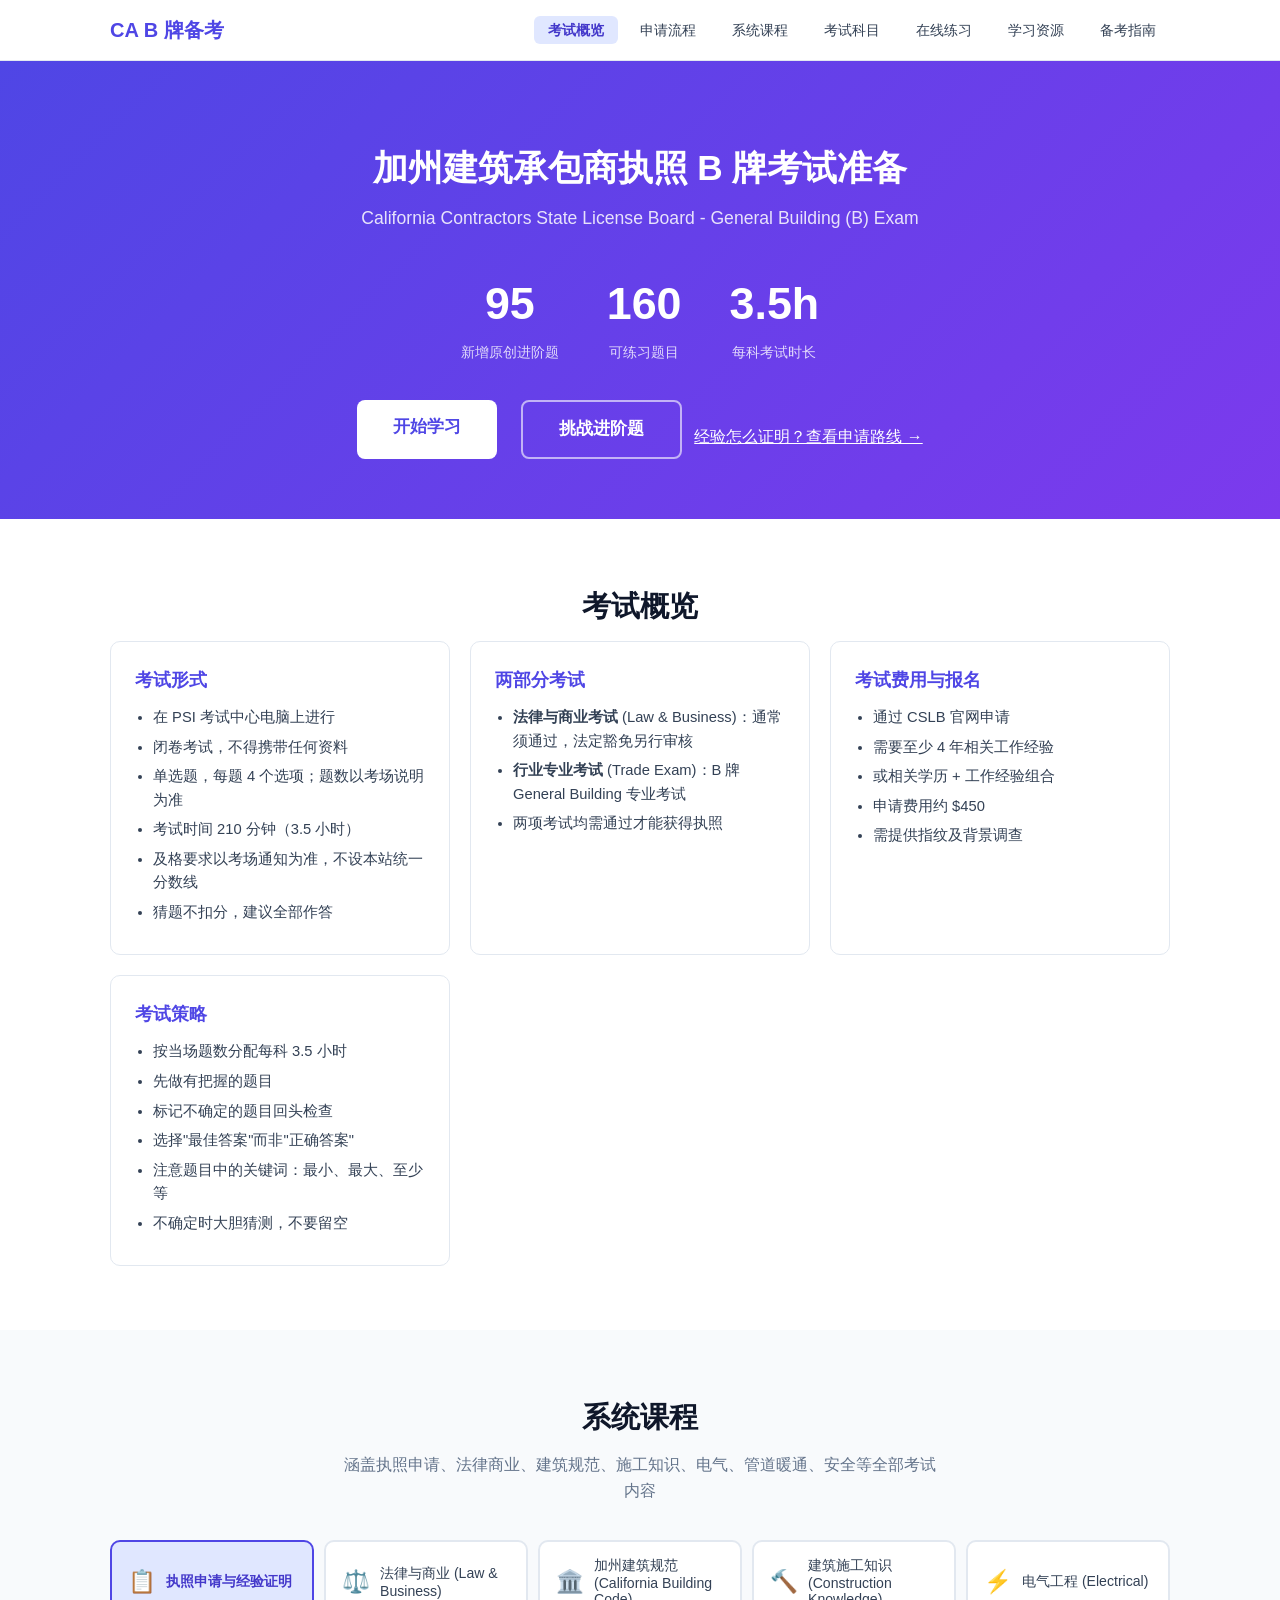
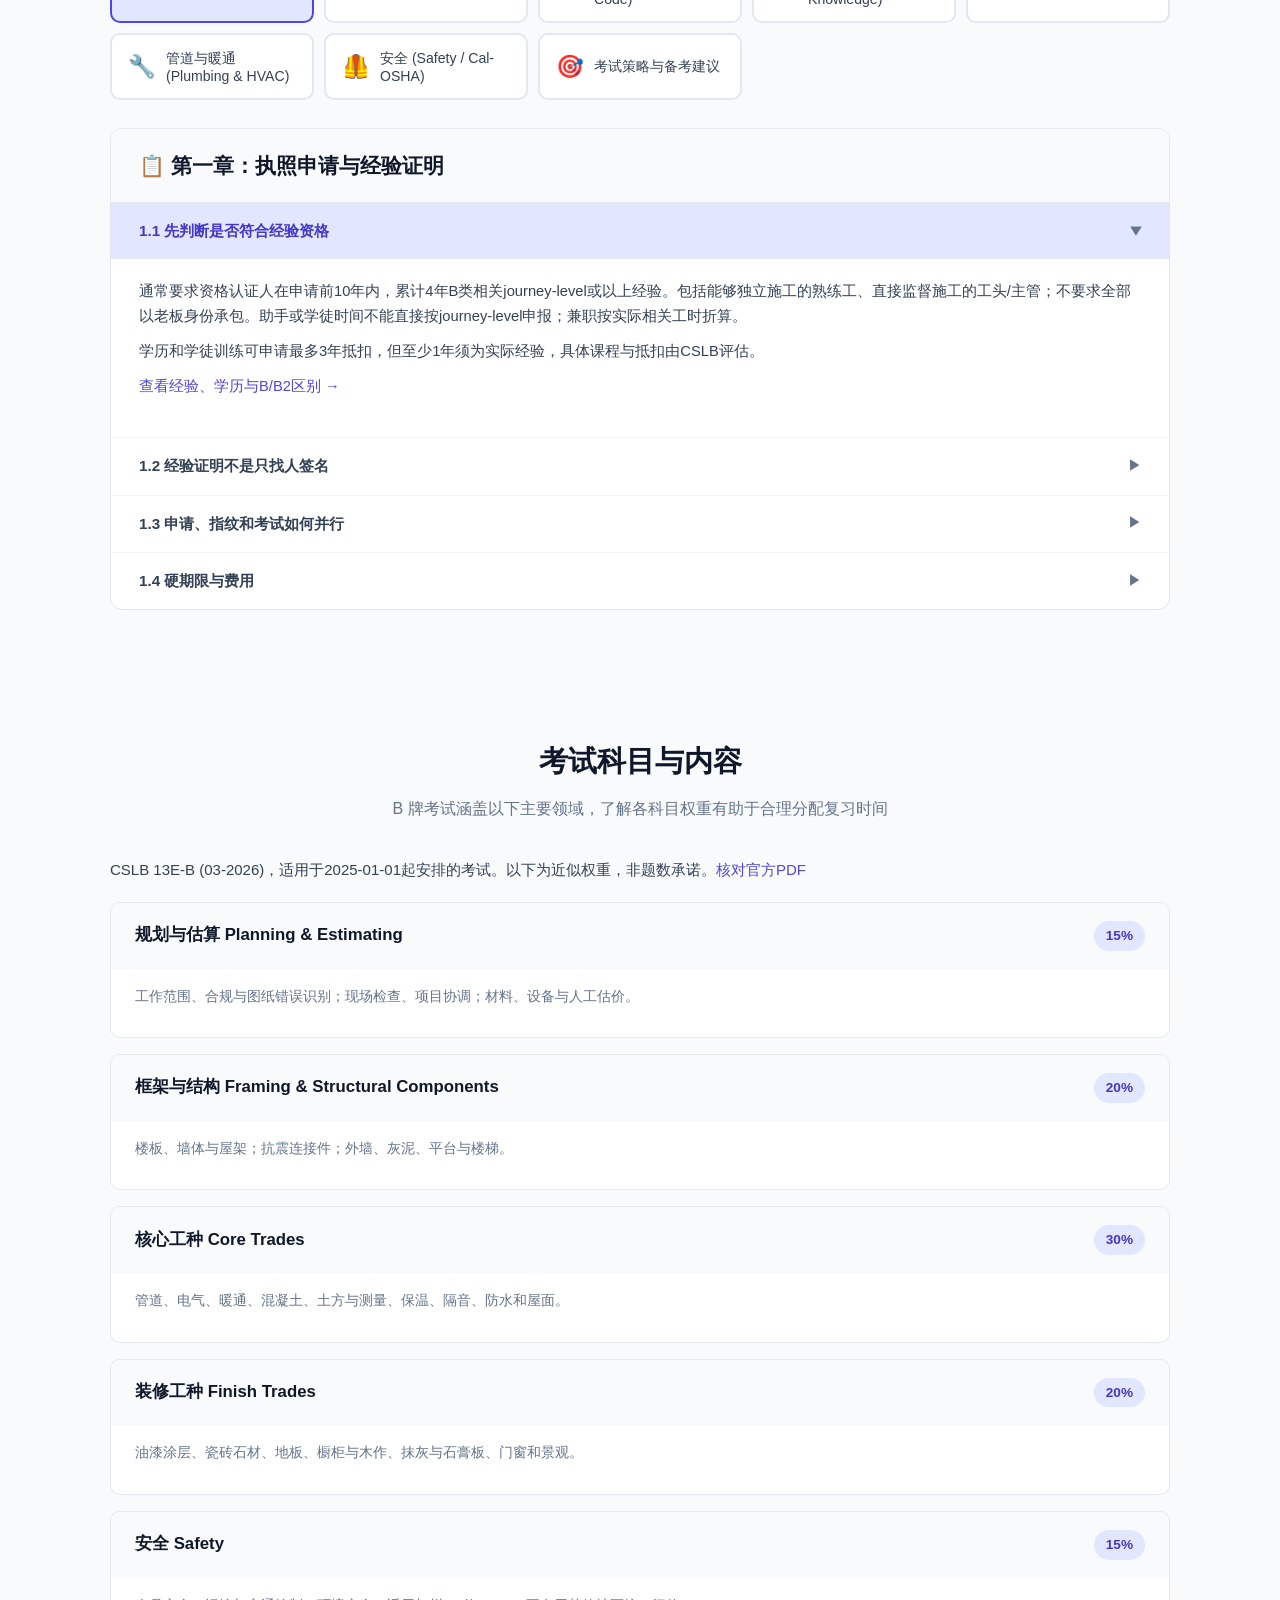
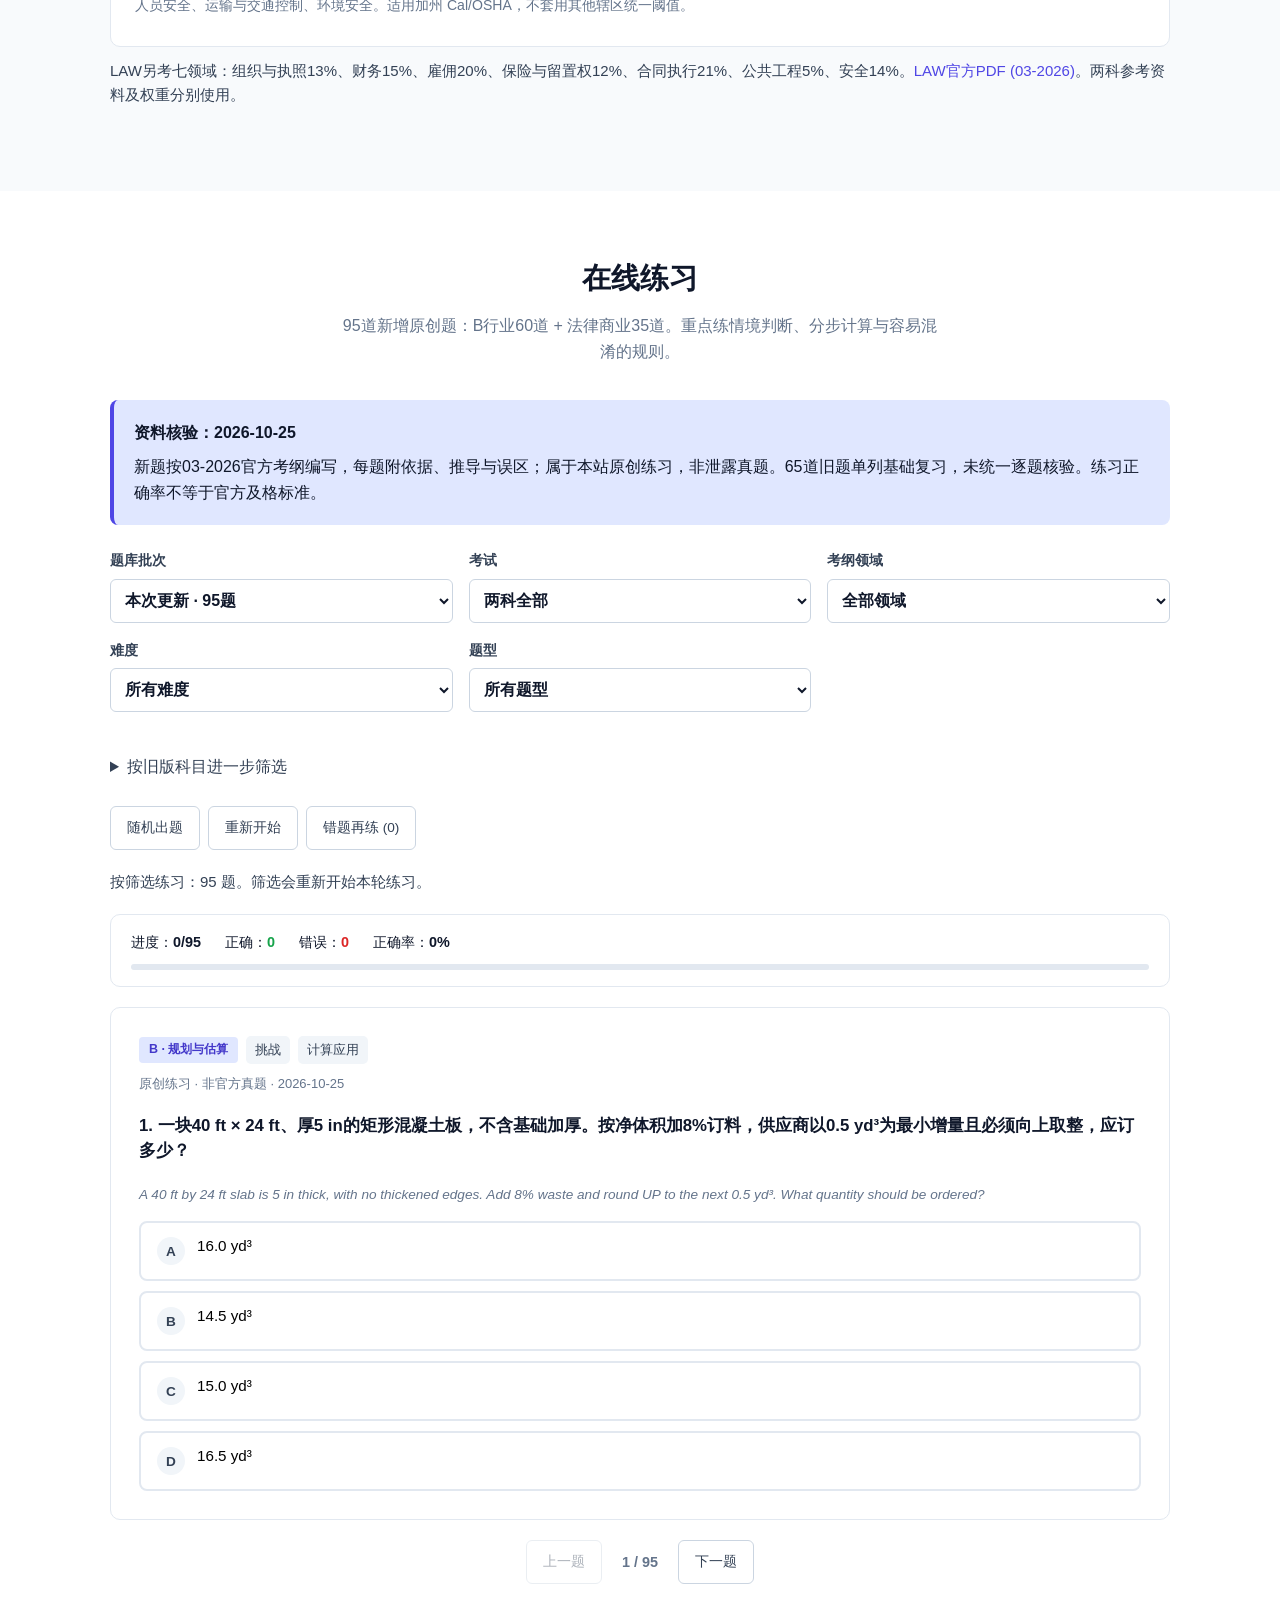
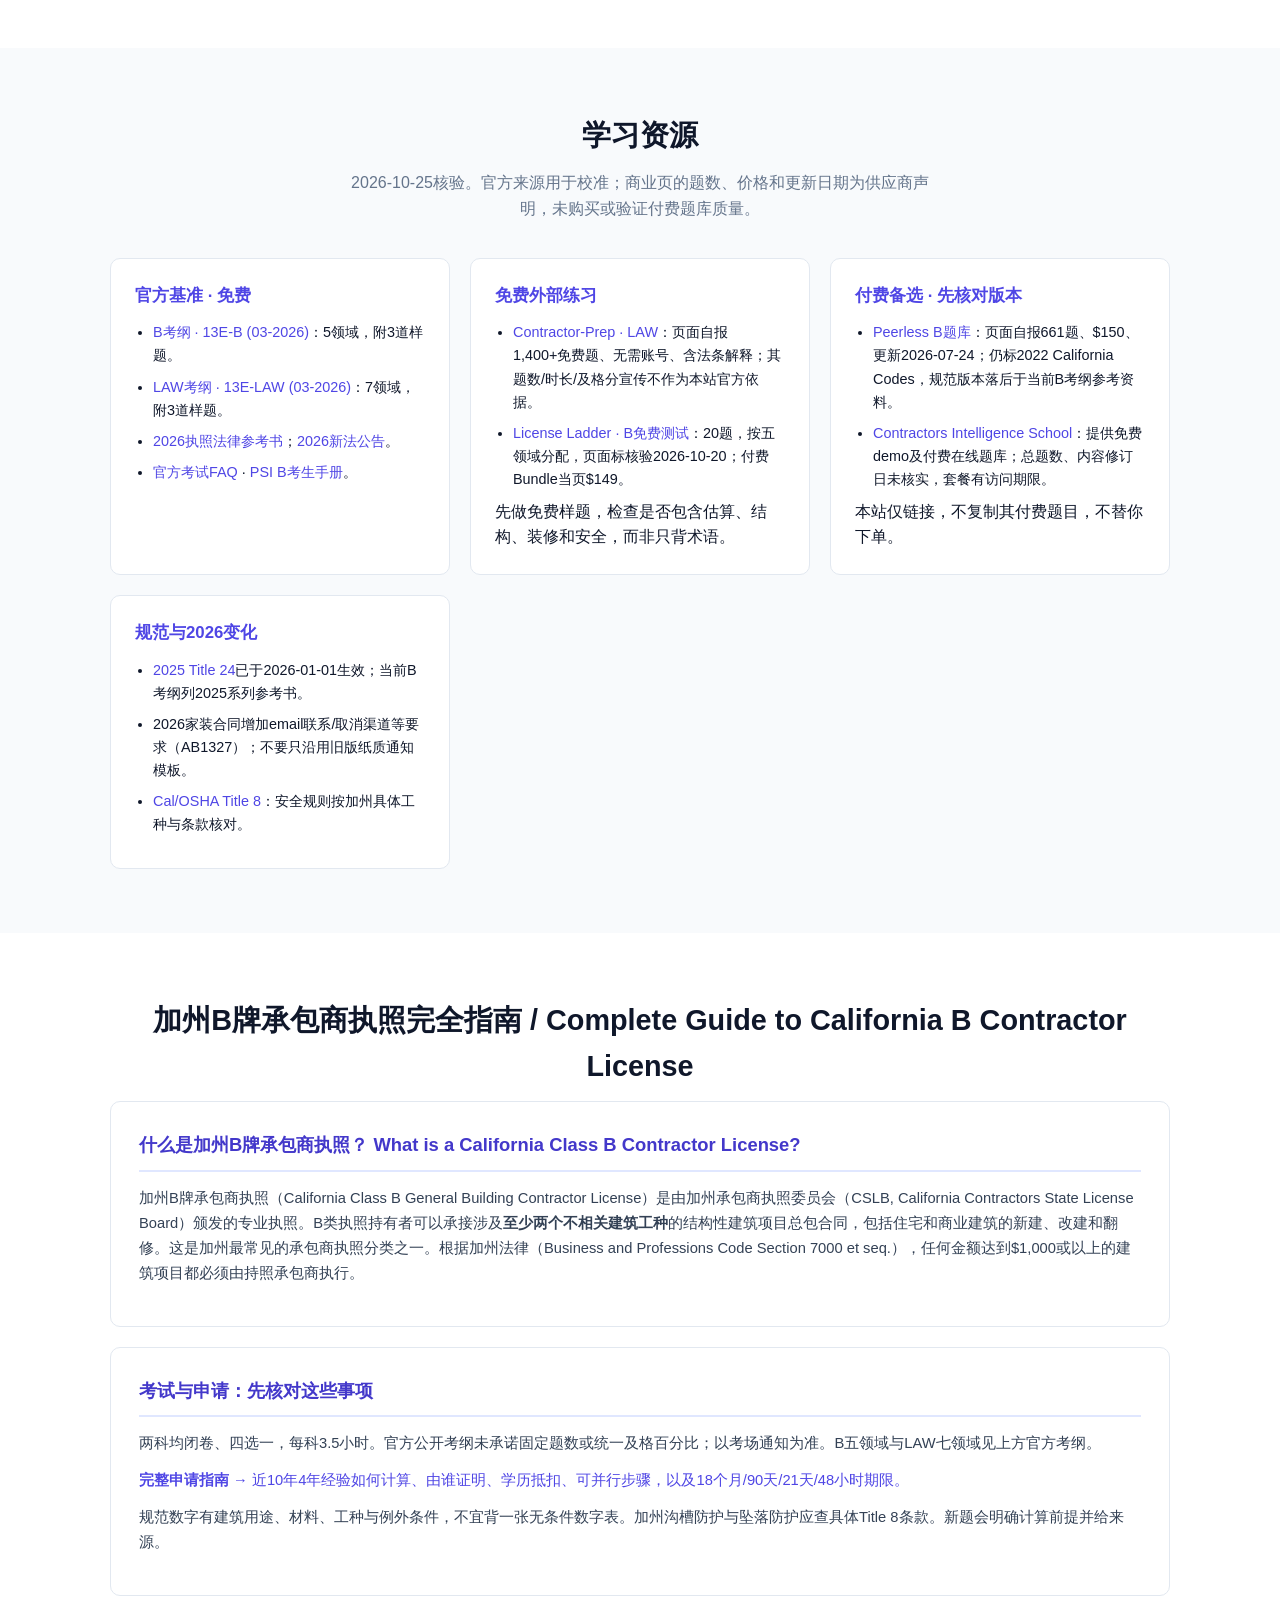
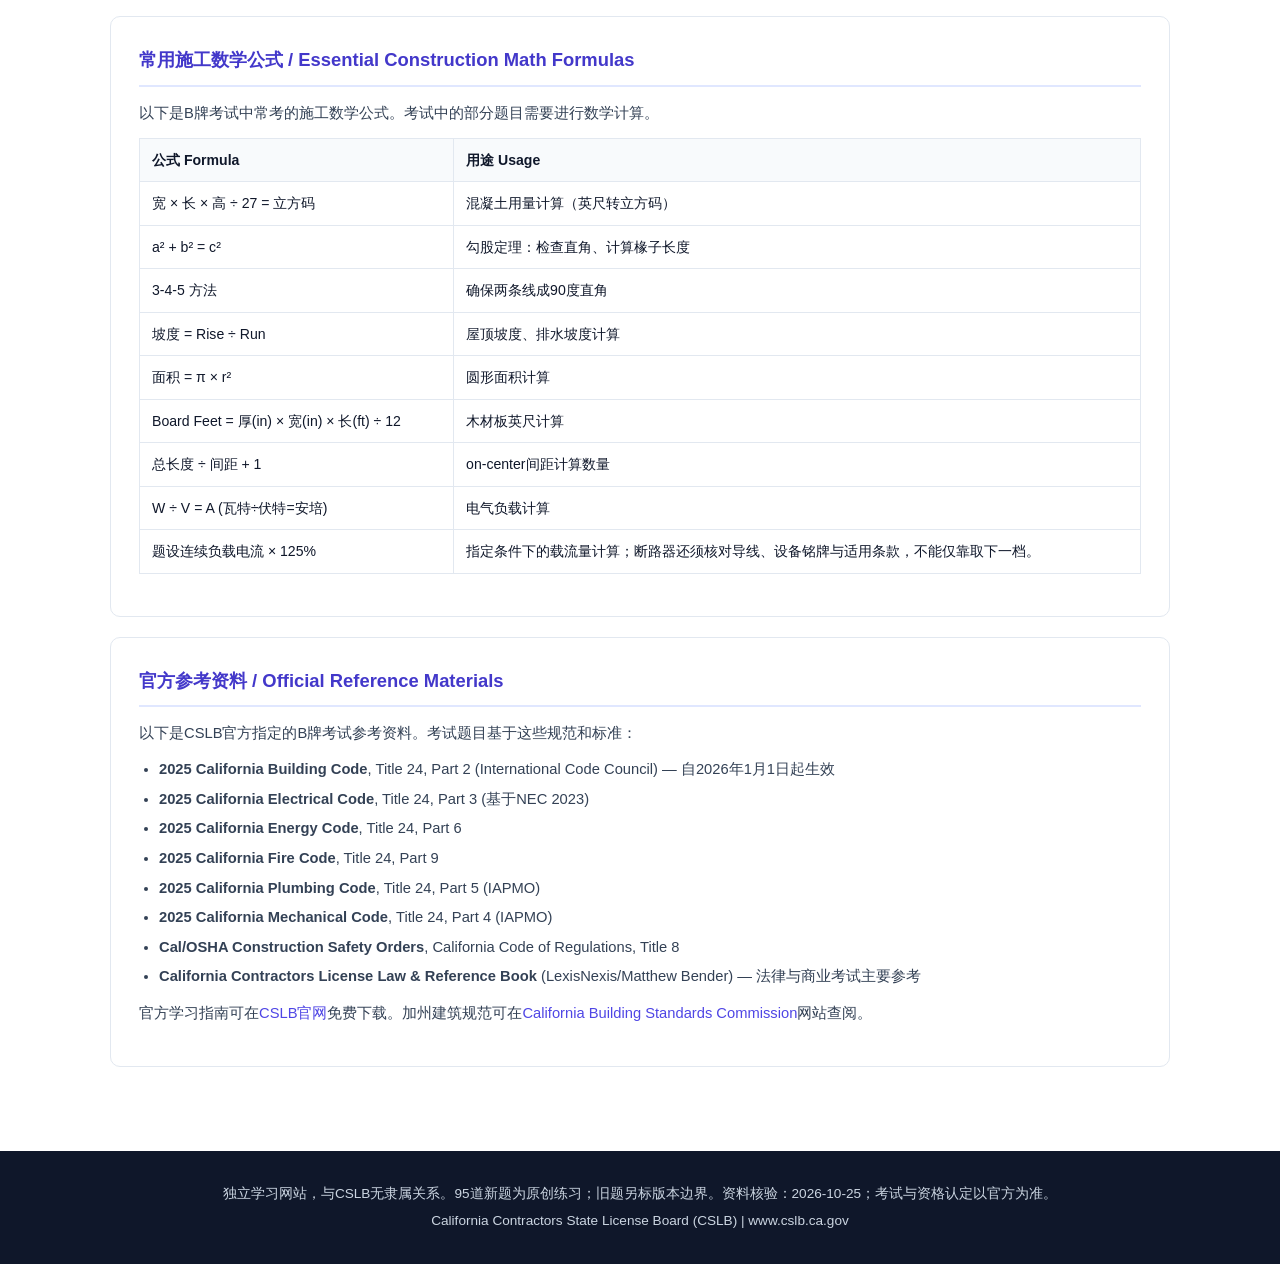
==== commit 9e6c2d21: "feat: add sourced licensing roadmap and advanced practice controls" ====
--- a/index.html
+++ b/index.html
@@ -4,7 +4,7 @@
   <meta charset="UTF-8">
   <meta name="viewport" content="width=device-width, initial-scale=1.0">
   <title>加州B牌考试准备 | California Contractor B License Exam Prep | 中文题库与课程</title>
-  <meta name="description" content="免费加州建筑承包商B牌执照考试准备网站。包含65+道中英双语练习题、8章系统课程、考试攻略。涵盖建筑规范、电气、管道、安全等全部科目。California General Building B License Exam prep in Chinese.">
+  <meta name="description" content="免费加州建筑承包商B牌执照考试准备网站。包含160道中英双语练习题（含95道新增进阶题）、8章系统课程、考试攻略。涵盖建筑规范、电气、管道、安全等全部科目。California General Building B License Exam prep in Chinese.">
   <meta name="keywords" content="加州B牌考试,California contractor license B,CSLB考试,建筑承包商执照,B牌题库,加州承包商考试中文,General Building exam,contractor exam prep,加州建筑执照,B license practice test">
   <meta name="author" content="CA B 牌备考">
   <meta name="robots" content="index, follow">
@@ -14,7 +14,7 @@
   <meta property="og:type" content="website">
   <meta property="og:url" content="https://cslb.scalintel.com/">
   <meta property="og:title" content="加州B牌考试准备 | California Contractor B License Exam Prep">
-  <meta property="og:description" content="免费中文加州建筑承包商B牌执照考试准备。65+道练习题、8章系统课程、完整考试攻略。">
+  <meta property="og:description" content="免费中文加州建筑承包商B牌执照考试准备。160道练习题、95道新增进阶题、8章系统课程、完整考试攻略。">
   <meta property="og:locale" content="zh_CN">
   <meta property="og:locale:alternate" content="en_US">
   <meta property="og:site_name" content="CA B 牌备考">
@@ -22,187 +22,52 @@
   <!-- Twitter -->
   <meta name="twitter:card" content="summary_large_image">
   <meta name="twitter:title" content="加州B牌考试准备 | California Contractor B License Exam Prep">
-  <meta name="twitter:description" content="免费中文加州建筑承包商B牌执照考试准备。65+道练习题、8章系统课程、完整考试攻略。">
+  <meta name="twitter:description" content="免费中文加州建筑承包商B牌执照考试准备。160道练习题、95道新增进阶题、8章系统课程、完整考试攻略。">
 
   <link rel="stylesheet" href="style.css">
 
   <!-- JSON-LD Structured Data -->
   <script type="application/ld+json">
-  {
-    "@context": "https://schema.org",
-    "@type": "WebSite",
-    "name": "加州B牌考试准备 - California Contractor B License Exam Prep",
-    "url": "https://cslb.scalintel.com/",
-    "description": "免费加州建筑承包商B牌执照考试准备网站，包含中英双语练习题和系统课程。",
-    "inLanguage": ["zh-CN", "en"],
-    "publisher": {
-      "@type": "Organization",
-      "name": "CA B 牌备考 / CSLB Exam Prep",
-      "url": "https://cslb.scalintel.com/"
+{
+  "@context": "https://schema.org",
+  "@graph": [
+    {
+      "@type": "WebSite",
+      "name": "加州B牌备考",
+      "url": "https://cslb.scalintel.com/",
+      "inLanguage": [
+        "zh-CN",
+        "en"
+      ],
+      "dateModified": "2026-10-25",
+      "description": "95道新增原创中英进阶练习，65道旧版基础题，官方考纲与申请流程。"
+    },
+    {
+      "@type": "Course",
+      "name": "California General Building B and Law & Business Exam Preparation",
+      "provider": {
+        "@type": "Organization",
+        "name": "CA B 牌备考"
+      },
+      "isAccessibleForFree": true,
+      "inLanguage": [
+        "zh-CN",
+        "en"
+      ],
+      "description": "依据CSLB 03-2026考纲整理的独立学习资料，不属于官方题库。"
+    },
+    {
+      "@type": "Quiz",
+      "name": "B与LAW原创进阶练习",
+      "isAccessibleForFree": true,
+      "inLanguage": [
+        "zh-CN",
+        "en"
+      ],
+      "description": "95道原创情境和计算练习，含答案推导、来源及核验日期；非官方真题。"
     }
-  }
-  </script>
-  <script type="application/ld+json">
-  {
-    "@context": "https://schema.org",
-    "@type": "Course",
-    "name": "California Contractor B License Exam Prep Course (加州B牌考试准备课程)",
-    "description": "A free, comprehensive Chinese-language study course for the California General Building (B) contractor license exam. Covers 8 chapters: license application, law and business, California Building Code, construction knowledge, electrical, plumbing and HVAC, safety (Cal/OSHA), and exam strategies. Includes 65+ bilingual practice questions.",
-    "provider": {
-      "@type": "Organization",
-      "name": "CA B 牌备考",
-      "url": "https://cslb.scalintel.com/"
-    },
-    "educationalLevel": "Professional",
-    "inLanguage": "zh-CN",
-    "isAccessibleForFree": true,
-    "numberOfCredits": 0,
-    "hasCourseInstance": {
-      "@type": "CourseInstance",
-      "courseMode": "online",
-      "courseWorkload": "PT40H"
-    },
-    "teaches": [
-      "California Building Code (CBC) Title 24",
-      "Construction Safety (Cal/OSHA Title 8)",
-      "California Electrical Code (NEC)",
-      "California Plumbing Code (CPC)",
-      "California Mechanical Code (CMC)",
-      "Construction Math and Estimating",
-      "Contractor Law and Business",
-      "Blueprint Reading",
-      "Concrete, Carpentry, Roofing, Masonry"
-    ],
-    "about": {
-      "@type": "EducationalOccupationalCredential",
-      "credentialCategory": "license",
-      "name": "California General Building Contractor B License",
-      "recognizedBy": {
-        "@type": "Organization",
-        "name": "California Contractors State License Board (CSLB)",
-        "url": "https://www.cslb.ca.gov"
-      }
-    }
-  }
-  </script>
-  <script type="application/ld+json">
-  {
-    "@context": "https://schema.org",
-    "@type": "FAQPage",
-    "mainEntity": [
-      {
-        "@type": "Question",
-        "name": "加州B牌承包商执照考试有多少题？How many questions are on the California B license exam?",
-        "acceptedAnswer": {
-          "@type": "Answer",
-          "text": "B牌行业考试 (Trade Exam) 共115道单选题，考试时间210分钟（3.5小时），需达到72%正确率通过。此外还需通过法律与商业考试 (Law & Business)，约115题，150分钟（2.5小时），同样需要72%通过。两项考试均在PSI考试中心以闭卷形式进行。The California B license trade exam has 115 multiple-choice questions in 210 minutes. You also need to pass the Law & Business exam (~115 questions, 150 minutes). Both require a 72% passing score."
-        }
-      },
-      {
-        "@type": "Question",
-        "name": "申请加州B牌承包商执照需要什么条件？What are the requirements for a California B contractor license?",
-        "acceptedAnswer": {
-          "@type": "Answer",
-          "text": "申请加州B牌执照需要：(1) 过去10年内至少4年journeyman级别工作经验；(2) 提交CSLB申请表，费用$450；(3) Live Scan指纹采集和背景调查（约$49-$59）；(4) 通过法律与商业考试和B牌行业考试；(5) 完成石棉开卷考试；(6) 获得承包商保证金（最低$25,000）和适用保险。总费用约$1,500-$3,000，整个流程约需6-9个月。Requirements: 4 years of journey-level experience in the last 10 years, $450 application fee, fingerprinting, passing both exams, asbestos exam, and a $25,000 contractor bond."
-        }
-      },
-      {
-        "@type": "Question",
-        "name": "加州B牌考试考哪些科目？What subjects are on the California B exam?",
-        "acceptedAnswer": {
-          "@type": "Answer",
-          "text": "B牌行业考试涵盖5大领域：建筑施工知识约30%（混凝土、木工、屋顶、砌体、施工数学）；建筑规范约25%（California Building Code、Fire Code、Energy Code）；电气约15%（基于NEC的California Electrical Code）；管道与暖通约15%（California Plumbing Code、Mechanical Code）；安全约15%（Cal/OSHA Construction Safety Orders, Title 8）。考试参考2025 California Building Standards Code, Title 24。The trade exam covers: Construction Knowledge ~30%, Building Codes ~25%, Electrical ~15%, Plumbing & HVAC ~15%, Safety (Cal/OSHA) ~15%."
-        }
-      },
-      {
-        "@type": "Question",
-        "name": "加州B牌执照申请总费用是多少？How much does it cost to get a California B contractor license?",
-        "acceptedAnswer": {
-          "@type": "Answer",
-          "text": "总费用约$1,500-$3,000，包括：申请费$450、初始执照费$200（独资企业）或$350（非独资企业）、指纹/背景调查约$49-$59、承包商保证金保费（$25,000保证金的年保费通常为$100-$500，取决于信用评分）、以及可选的考试准备课程$300-$800。执照每2年更新，续期费$450-$700。Total cost is approximately $1,500-$3,000 including application ($450), license fee ($200-$350), fingerprinting (~$50), bond premium, and optional exam prep courses."
-        }
-      },
-      {
-        "@type": "Question",
-        "name": "加州B牌考试难吗？通过率是多少？Is the California B contractor exam hard?",
-        "acceptedAnswer": {
-          "@type": "Answer",
-          "text": "加州B牌考试有一定难度，但通过充分准备完全可以通过。考试为闭卷形式，不允许携带任何参考资料。需要72%正确率通过（115题中至少答对83题）。建议在模拟测试中稳定达到72%以上再参加正式考试。考试不扣分，应全部作答。备考时间建议2-3个月，重点关注权重最大的施工知识（30%）和建筑规范（25%）。如未通过，需等待至少3周后可重考，无次数限制。The exam is challenging but passable with proper preparation. You need 72% (83/115 correct). It's closed-book. Study 2-3 months, focus on Construction Knowledge (30%) and Building Codes (25%). No limit on retakes, but must wait 3 weeks between attempts."
-        }
-      },
-      {
-        "@type": "Question",
-        "name": "加州B类承包商执照可以做什么工程？What can a California B license contractor do?",
-        "acceptedAnswer": {
-          "@type": "Answer",
-          "text": "B类（General Building）承包商可以承接涉及至少两个不相关建筑工种或技术的结构性建筑项目总包合同。可以独立承接框架或木工项目。B类承包商不得承接仅涉及单一专业工种（如仅电气或仅管道）的总包合同，这些需要对应的C类专业执照。B类执照是加州最常见的承包商执照之一，适用于住宅和商业建筑的新建、改建和翻修项目。A Class B (General Building) contractor can take prime contracts involving two or more unrelated building trades. They can independently do framing/carpentry. They cannot take prime contracts for single-trade specialty work."
-        }
-      },
-      {
-        "@type": "Question",
-        "name": "华人如何准备加州承包商执照考试？How can Chinese speakers prepare for the California contractor exam?",
-        "acceptedAnswer": {
-          "@type": "Answer",
-          "text": "华人备考加州B牌考试建议：(1) 使用中英双语学习资料，同时掌握中文理解和英文术语；(2) 下载CSLB官方学习指南（英文PDF），配合中文翻译资料学习；(3) 按科目权重分配复习时间：施工知识30%、建筑规范25%、电气15%、管道暖通15%、安全15%；(4) 大量做练习题，熟悉考试题型；(5) 重点记忆关键数字（如居住空间最低层高7'6\"、沟槽5英尺需防护、水压最大80 psi等）；(6) 考试为英文，建议熟悉专业英文术语。本网站提供免费中英双语题库和8章系统课程。Chinese speakers should study with bilingual materials, memorize key English terminology, practice with bilingual question banks, and focus study time proportional to exam weights."
-        }
-      },
-      {
-        "@type": "Question",
-        "name": "加州承包商考试在哪里考？Where do you take the California contractor exam?",
-        "acceptedAnswer": {
-          "@type": "Answer",
-          "text": "加州承包商考试在PSI考试中心进行，加州各地设有多个考试点。提交申请并获批后，CSLB会发出考试通知，考生通过PSI网站或电话预约考试时间和地点。考试在电脑上作答，为闭卷形式。如果未通过，需等待至少3周后可重新预约，每次重考需支付额外费用。The exam is taken at PSI testing centers throughout California on a computer. After your CSLB application is approved, you schedule through PSI. Retakes require a 3-week wait."
-        }
-      }
-    ]
-  }
-  </script>
-  <script type="application/ld+json">
-  {
-    "@context": "https://schema.org",
-    "@type": "HowTo",
-    "name": "How to Get a California B Contractor License (如何获得加州B牌承包商执照)",
-    "description": "Step-by-step guide to obtaining a California General Building (B) contractor license from CSLB.",
-    "totalTime": "P9M",
-    "estimatedCost": {
-      "@type": "MonetaryAmount",
-      "currency": "USD",
-      "value": "1500-3000"
-    },
-    "step": [
-      {"@type": "HowToStep", "position": 1, "name": "选择执照分类", "text": "选择B类 General Building 执照分类，确定资格认证人 (Qualifier)，可以是 RME 或 RMO。"},
-      {"@type": "HowToStep", "position": 2, "name": "记录工作经验", "text": "提交工作经验证明表，要求过去10年内至少4年journeyman级别经验，由直接主管签署。"},
-      {"@type": "HowToStep", "position": 3, "name": "提交申请", "text": "在CSLB官网在线提交或邮寄纸质申请，申请费$450。"},
-      {"@type": "HowToStep", "position": 4, "name": "指纹与背景调查", "text": "在授权地点完成 Live Scan 指纹采集，费用约$49-$59。"},
-      {"@type": "HowToStep", "position": 5, "name": "等待申请处理", "text": "CSLB在4-6周内确认接受，提供跟踪号码和PIN。"},
-      {"@type": "HowToStep", "position": 6, "name": "通过考试", "text": "通过法律与商业考试（约115题/150分钟）和B牌行业考试（115题/210分钟），均需72%通过。"},
-      {"@type": "HowToStep", "position": 7, "name": "完成石棉考试", "text": "完成石棉 (Asbestos) 开卷考试并提交验证表。"},
-      {"@type": "HowToStep", "position": 8, "name": "获得保证金和执照", "text": "获得承包商保证金（最低$25,000）和适用保险，缴纳初始执照费$200-$350，领取执照。"}
-    ]
-  }
-  </script>
-  <script type="application/ld+json">
-  {
-    "@context": "https://schema.org",
-    "@type": "Quiz",
-    "name": "California B License Practice Exam (加州B牌模拟考试)",
-    "description": "65+ bilingual (Chinese-English) practice questions covering all California General Building B license exam topics: law & business, construction knowledge, building codes, electrical, plumbing, HVAC, safety, and welding.",
-    "educationalLevel": "Professional",
-    "inLanguage": ["zh-CN", "en"],
-    "isAccessibleForFree": true,
-    "assesses": [
-      "California contractor law and business",
-      "Construction knowledge (concrete, carpentry, roofing, masonry)",
-      "California Building Code (CBC)",
-      "Electrical code (NEC/CEC)",
-      "Plumbing and HVAC",
-      "Cal/OSHA construction safety"
-    ],
-    "about": {
-      "@type": "EducationalOccupationalCredential",
-      "name": "California General Building Contractor B License"
-    }
-  }
+  ]
+}
   </script>
 </head>
 <body>
@@ -211,6 +76,7 @@
       <a href="#" class="logo" aria-label="CA B 牌备考 - 返回首页">CA B 牌备考</a>
       <ul class="nav-links">
         <li><a href="#overview" class="nav-link active" data-section="overview">考试概览</a></li>
+        <li><a href="licensing.html" class="nav-link">申请流程</a></li>
         <li><a href="#courses" class="nav-link" data-section="courses">系统课程</a></li>
         <li><a href="#topics" class="nav-link" data-section="topics">考试科目</a></li>
         <li><a href="#practice" class="nav-link" data-section="practice">在线练习</a></li>
@@ -225,13 +91,14 @@
       <h1>加州建筑承包商执照 B 牌考试准备</h1>
       <p>California Contractors State License Board - General Building (B) Exam</p>
       <div class="hero-stats">
-        <div class="stat"><span class="stat-num">115</span><span class="stat-label">考题数量</span></div>
-        <div class="stat"><span class="stat-num">210</span><span class="stat-label">考试时间(分钟)</span></div>
-        <div class="stat"><span class="stat-num">72%</span><span class="stat-label">通过分数线</span></div>
+        <div class="stat"><span class="stat-num" data-new-count>95</span><span class="stat-label">新增原创进阶题</span></div>
+        <div class="stat"><span class="stat-num" data-total-count>160</span><span class="stat-label">可练习题目</span></div>
+        <div class="stat"><span class="stat-num">3.5h</span><span class="stat-label">每科考试时长</span></div>
       </div>
       <div class="hero-buttons">
         <a href="#courses" class="btn-primary">开始学习</a>
-        <a href="#practice" class="btn-primary btn-outline">在线练习</a>
+        <a href="#practice" class="btn-primary btn-outline">挑战进阶题</a>
+        <a href="licensing.html" class="hero-guide-link">经验怎么证明？查看申请路线 →</a>
       </div>
     </div>
   </header>
@@ -247,16 +114,16 @@
           <ul>
             <li>在 PSI 考试中心电脑上进行</li>
             <li>闭卷考试，不得携带任何资料</li>
-            <li>115 道单选题，每题 4 个选项</li>
+            <li>单选题，每题 4 个选项；题数以考场说明为准</li>
             <li>考试时间 210 分钟（3.5 小时）</li>
-            <li>需要达到 72% 正确率方可通过</li>
+            <li>及格要求以考场通知为准，不设本站统一分数线</li>
             <li>猜题不扣分，建议全部作答</li>
           </ul>
         </div>
         <div class="info-card">
           <h3>两部分考试</h3>
           <ul>
-            <li><strong>法律与商业考试</strong> (Law & Business)：所有申请人必须通过</li>
+            <li><strong>法律与商业考试</strong> (Law & Business)：通常须通过，法定豁免另行审核</li>
             <li><strong>行业专业考试</strong> (Trade Exam)：B 牌 General Building 专业考试</li>
             <li>两项考试均需通过才能获得执照</li>
           </ul>
@@ -274,7 +141,7 @@
         <div class="info-card">
           <h3>考试策略</h3>
           <ul>
-            <li>平均每题约 1.8 分钟</li>
+            <li>按当场题数分配每科 3.5 小时</li>
             <li>先做有把握的题目</li>
             <li>标记不确定的题目回头检查</li>
             <li>选择"最佳答案"而非"正确答案"</li>
@@ -325,102 +192,9 @@
       <h2>考试科目与内容</h2>
       <p class="section-desc">B 牌考试涵盖以下主要领域，了解各科目权重有助于合理分配复习时间</p>
 
-      <div class="topic-list">
-        <div class="topic-card">
-          <div class="topic-header">
-            <h3>建筑规范 (Building Codes)</h3>
-            <span class="topic-weight">约 25%</span>
-          </div>
-          <div class="topic-body">
-            <p>参考资料：2025 California Building Code, Title 24 (ICC)（自2026年1月1日起生效）</p>
-            <ul>
-              <li>California Building Code (CBC) 加州建筑规范</li>
-              <li>California Fire Code 加州消防规范</li>
-              <li>California Energy Code 加州能源规范</li>
-              <li>CALGreen 绿色建筑标准</li>
-              <li>居住空间最低层高要求</li>
-              <li>建筑类型分类与防火等级</li>
-              <li>结构要求与抗震加固</li>
-            </ul>
-          </div>
-        </div>
-
-        <div class="topic-card">
-          <div class="topic-header">
-            <h3>建筑施工知识 (Construction Knowledge)</h3>
-            <span class="topic-weight">约 30%</span>
-          </div>
-          <div class="topic-body">
-            <p>涵盖：混凝土、木工、屋顶、砌体、预算估算、施工规范</p>
-            <ul>
-              <li>混凝土浇筑与养护 (Concrete)</li>
-              <li>木工与屋顶施工 (Carpentry & Roofing)</li>
-              <li>砌体工程 (Masonry)</li>
-              <li>施工数学：估算公式、测量单位、基础几何</li>
-              <li>建筑师比例尺的使用</li>
-              <li>蓝图阅读与施工图纸</li>
-              <li>木材规格与实际尺寸</li>
-            </ul>
-          </div>
-        </div>
-
-        <div class="topic-card">
-          <div class="topic-header">
-            <h3>电气 (Electrical)</h3>
-            <span class="topic-weight">约 15%</span>
-          </div>
-          <div class="topic-body">
-            <p>参考资料：2025 California Electrical Code, Title 24 (NEC)（自2026年1月1日起生效）</p>
-            <ul>
-              <li>接地系统与接地导体</li>
-              <li>导线温度等级与规格</li>
-              <li>断路器标准额定值</li>
-              <li>电气服务入口要求</li>
-              <li>电动机控制器与断路装置</li>
-              <li>危险区域电气安装</li>
-              <li>照明设备安装要求</li>
-            </ul>
-          </div>
-        </div>
-
-        <div class="topic-card">
-          <div class="topic-header">
-            <h3>管道与暖通 (Plumbing & HVAC)</h3>
-            <span class="topic-weight">约 15%</span>
-          </div>
-          <div class="topic-body">
-            <p>参考资料：California Plumbing Code & Mechanical Code (IAPMO)</p>
-            <ul>
-              <li>排水管道支撑间距</li>
-              <li>管道阱与通气系统</li>
-              <li>水压要求与阀门类型</li>
-              <li>管道清扫口安装</li>
-              <li>无障碍设施水龙头要求</li>
-              <li>HVAC 系统原理：传导、对流、辐射</li>
-              <li>制冷系统组件与故障诊断</li>
-            </ul>
-          </div>
-        </div>
-
-        <div class="topic-card">
-          <div class="topic-header">
-            <h3>安全 (Safety)</h3>
-            <span class="topic-weight">约 15%</span>
-          </div>
-          <div class="topic-body">
-            <p>参考资料：Cal/OSHA General Industry & Construction Safety Orders</p>
-            <ul>
-              <li>Cal/OSHA 安全法规</li>
-              <li>高空坠落防护 (Fall Protection)</li>
-              <li>梯子安全使用规范</li>
-              <li>沟槽开挖与支护要求</li>
-              <li>个人防护装备 (PPE)</li>
-              <li>危险物质通讯标准 (HazCom)</li>
-              <li>热病预防与工地安全</li>
-            </ul>
-          </div>
-        </div>
-      </div>
+      <p class="source-caption">CSLB 13E-B (03-2026)，适用于2025-01-01起安排的考试。以下为近似权重，非题数承诺。<a href="https://www.cslb.ca.gov/Resources/StudyGuides/BStudyGuide.pdf" target="_blank" rel="noopener">核对官方PDF</a></p>
+      <div class="topic-list"><div class="topic-card"><div class="topic-header"><h3>规划与估算 Planning & Estimating</h3><span class="topic-weight">15%</span></div><div class="topic-body"><p>工作范围、合规与图纸错误识别；现场检查、项目协调；材料、设备与人工估价。</p></div></div><div class="topic-card"><div class="topic-header"><h3>框架与结构 Framing & Structural Components</h3><span class="topic-weight">20%</span></div><div class="topic-body"><p>楼板、墙体与屋架；抗震连接件；外墙、灰泥、平台与楼梯。</p></div></div><div class="topic-card"><div class="topic-header"><h3>核心工种 Core Trades</h3><span class="topic-weight">30%</span></div><div class="topic-body"><p>管道、电气、暖通、混凝土、土方与测量、保温、隔音、防水和屋面。</p></div></div><div class="topic-card"><div class="topic-header"><h3>装修工种 Finish Trades</h3><span class="topic-weight">20%</span></div><div class="topic-body"><p>油漆涂层、瓷砖石材、地板、橱柜与木作、抹灰与石膏板、门窗和景观。</p></div></div><div class="topic-card"><div class="topic-header"><h3>安全 Safety</h3><span class="topic-weight">15%</span></div><div class="topic-body"><p>人员安全、运输与交通控制、环境安全。适用加州 Cal/OSHA，不套用其他辖区统一阈值。</p></div></div></div>
+      <p class="source-caption">LAW另考七领域：组织与执照13%、财务15%、雇佣20%、保险与留置权12%、合同执行21%、公共工程5%、安全14%。<a href="https://www.cslb.ca.gov/Resources/StudyGuides/LawStudyGuide.pdf" target="_blank" rel="noopener">LAW官方PDF (03-2026)</a>。两科参考资料及权重分别使用。</p>
     </div>
   </section>
 
@@ -428,10 +202,18 @@
   <section id="practice" class="section">
     <div class="container">
       <h2>在线练习</h2>
-      <p class="section-desc">选择科目进行针对性练习，或进行综合模拟测试</p>
+      <p class="section-desc">95道新增原创题：B行业60道 + 法律商业35道。重点练情境判断、分步计算与容易混淆的规则。</p>
+      <div class="update-notice"><strong>资料核验：2026-10-25</strong><p>新题按03-2026官方考纲编写，每题附依据、推导与误区；属于本站原创练习，非泄露真题。65道旧题单列基础复习，未统一逐题核验。练习正确率不等于官方及格标准。</p></div>
 
       <div class="practice-controls">
-        <div class="category-filters">
+        <div class="advanced-filters">
+          <label>题库批次<select id="bankFilter"><option value="updated">本次更新 · 95题</option><option value="legacy">旧版基础 · 65题</option><option value="all">全部 · 160题</option></select></label>
+          <label>考试<select id="examFilter"><option value="all">两科全部</option><option value="B">B · 行业考试</option><option value="LAW">LAW · 法律商业</option></select></label>
+          <label>考纲领域<select id="sectionFilter"><option value="all">全部领域</option><option data-exam="B" value="planning">B · 规划与估算</option><option data-exam="B" value="framing">B · 框架与结构</option><option data-exam="B" value="core">B · 核心工种</option><option data-exam="B" value="finish">B · 装修工种</option><option value="safety">安全</option><option data-exam="LAW" value="business">LAW · 组织与执照</option><option data-exam="LAW" value="finance">LAW · 财务</option><option data-exam="LAW" value="employment">LAW · 雇佣</option><option data-exam="LAW" value="insurance">LAW · 保险与留置权</option><option data-exam="LAW" value="contracts">LAW · 合同执行</option><option data-exam="LAW" value="public">LAW · 公共工程</option></select></label>
+          <label>难度<select id="difficultyFilter"><option value="all">所有难度</option><option value="intermediate">进阶</option><option value="advanced">挑战</option></select></label>
+          <label>题型<select id="kindFilter"><option value="all">所有题型</option><option value="scenario">情境判断</option><option value="calculation">计算应用</option></select></label>
+        </div>
+        <details class="subject-details"><summary>按旧版科目进一步筛选</summary><div class="category-filters">
           <button class="filter-btn active" data-category="all">全部题目</button>
           <button class="filter-btn" data-category="law">法律与商业</button>
           <button class="filter-btn" data-category="carpentry">木工与施工</button>
@@ -442,12 +224,15 @@
           <button class="filter-btn" data-category="safety">安全</button>
           <button class="filter-btn" data-category="codes">建筑规范</button>
         </div>
+        </details>
         <div class="practice-actions">
           <button id="shuffleBtn" class="btn-secondary">随机出题</button>
           <button id="resetBtn" class="btn-secondary">重新开始</button>
-        </div>
-      </div>
-
+          <button id="reviewBtn" class="btn-secondary" aria-pressed="false">错题再练 (0)</button>
+        </div>
+      </div>
+
+      <p id="filterStatus" class="filter-status" role="status"></p>
       <div class="score-bar">
         <div class="score-info">
           <span>进度：<strong id="progress">0/0</strong></span>
@@ -474,45 +259,27 @@
   <section id="resources" class="section section-alt">
     <div class="container">
       <h2>学习资源</h2>
+      <p class="section-desc">2026-10-25核验。官方来源用于校准；商业页的题数、价格和更新日期为供应商声明，未购买或验证付费题库质量。</p>
       <div class="resource-grid">
-        <div class="resource-card">
-          <h3>官方资源</h3>
-          <ul>
-            <li><a href="https://www.cslb.ca.gov/contractors/applicants/examination_study_guides/" target="_blank" rel="noopener">CSLB 官方考试学习指南</a></li>
-            <li><a href="https://cslb.ca.gov/Resources/StudyGuides/BStudyGuide.pdf" target="_blank" rel="noopener">B 牌 General Building 学习指南 (PDF)</a></li>
-            <li><a href="https://cslb.ca.gov/Resources/StudyGuides/LawStudyGuide.pdf" target="_blank" rel="noopener">法律与商业考试学习指南 (PDF)</a></li>
-          </ul>
-        </div>
-        <div class="resource-card">
-          <h3>在线练习平台</h3>
-          <ul>
-            <li><a href="https://contractorpracticeexam.com/california-general-building-b-practice-exam/" target="_blank" rel="noopener">ContractorPracticeExam.com - 630+ 道练习题</a></li>
-            <li><a href="https://www.peerlessinstitute.com/product/general-building-b-online-practice-exam/" target="_blank" rel="noopener">Peerless Institute - 800+ 道随机题</a></li>
-            <li><a href="https://www.tests.com/practice/general-contractors-license-exam-practice-test/" target="_blank" rel="noopener">Tests.com - 免费练习测试</a></li>
-            <li><a href="https://rocketcert.com/construction/california/general-contractor-license-b" target="_blank" rel="noopener">RocketCert - 考试准备课程</a></li>
-          </ul>
-        </div>
-        <div class="resource-card">
-          <h3>推荐教材</h3>
-          <ul>
-            <li><a href="https://www.amazon.com/California-Contractor-General-Building-2026-2027/dp/B0FSX4PSDQ" target="_blank" rel="noopener">CA Contractor B Exam Study Guide 2026-2027 (含5套模拟题)</a></li>
-            <li><a href="https://www.amazon.com/California-Contractors-License-PRACTICE-QUESTIONS/dp/B0CJSP19C1" target="_blank" rel="noopener">All-in-One CA Contractors License Practice Questions</a></li>
-            <li><a href="https://www.amazon.com/California-Contractor-General-Building-Exam/dp/1530838525" target="_blank" rel="noopener">California Contractor General Building (B) Exam: Complete Prep Guide</a></li>
-          </ul>
-        </div>
-        <div class="resource-card">
-          <h3>参考规范</h3>
-          <ul>
-            <li>2025 California Building Code, Title 24 (ICC)</li>
-            <li>2025 California Electrical Code, Title 24 (NEC)</li>
-            <li>2025 California Energy Code, Title 24</li>
-            <li>2025 California Fire Code, Title 24</li>
-            <li>2025 California Plumbing Code (IAPMO)</li>
-            <li>2025 California Mechanical Code (IAPMO)</li>
-            <li>Cal/OSHA Construction Safety Orders, Title 8</li>
-            <li>California Contractors License Law & Reference Book</li>
-          </ul>
-        </div>
+        <div class="resource-card"><h3>官方基准 · 免费</h3><ul>
+          <li><a href="https://www.cslb.ca.gov/Resources/StudyGuides/BStudyGuide.pdf" target="_blank" rel="noopener">B考纲 · 13E-B (03-2026)</a>：5领域，附3道样题。</li>
+          <li><a href="https://www.cslb.ca.gov/Resources/StudyGuides/LawStudyGuide.pdf" target="_blank" rel="noopener">LAW考纲 · 13E-LAW (03-2026)</a>：7领域，附3道样题。</li>
+          <li><a href="https://web.cslb.ca.gov/Resources/GuidesAndPublications/2026/2026_CSLB_Law_Book.pdf" target="_blank" rel="noopener">2026执照法律参考书</a>；<a href="https://www.cslb.ca.gov/Resources/IndustryBulletins/2026/New%20Laws.FINAL.pdf" target="_blank" rel="noopener">2026新法公告</a>。</li>
+          <li><a href="https://web.cslb.ca.gov/About_Us/Examination_FAQ.aspx" target="_blank" rel="noopener">官方考试FAQ</a> · <a href="https://test-takers.psiexams.com/api/content/bulletin/8320" target="_blank" rel="noopener">PSI B考生手册</a>。</li>
+        </ul></div>
+        <div class="resource-card"><h3>免费外部练习</h3><ul>
+          <li><a href="https://contractor-prep.com/" target="_blank" rel="noopener">Contractor-Prep · LAW</a>：页面自报1,400+免费题、无需账号、含法条解释；其题数/时长/及格分宣传不作为本站官方依据。</li>
+          <li><a href="https://licenseladder.com/free-general-building-practice-test" target="_blank" rel="noopener">License Ladder · B免费测试</a>：20题，按五领域分配，页面标核验2026-10-20；付费Bundle当页$149。</li>
+        </ul><p>先做免费样题，检查是否包含估算、结构、装修和安全，而非只背术语。</p></div>
+        <div class="resource-card"><h3>付费备选 · 先核对版本</h3><ul>
+          <li><a href="https://peerlessinstitute.com/products/cslb-general-building-b-license-practice-examination" target="_blank" rel="noopener">Peerless B题库</a>：页面自报661题、$150、更新2026-07-24；仍标2022 California Codes，规范版本落后于当前B考纲参考资料。</li>
+          <li><a href="https://www.contractorsischool.com/faq" target="_blank" rel="noopener">Contractors Intelligence School</a>：提供免费demo及付费在线题库；总题数、内容修订日未核实，套餐有访问期限。</li>
+        </ul><p>本站仅链接，不复制其付费题目，不替你下单。</p></div>
+        <div class="resource-card"><h3>规范与2026变化</h3><ul>
+          <li><a href="https://www.dgs.ca.gov/BSC/Codes" target="_blank" rel="noopener">2025 Title 24</a>已于2026-01-01生效；当前B考纲列2025系列参考书。</li>
+          <li>2026家装合同增加email联系/取消渠道等要求（AB1327）；不要只沿用旧版纸质通知模板。</li>
+          <li><a href="https://www.dir.ca.gov/dosh/LawsAndRegulations.htm" target="_blank" rel="noopener">Cal/OSHA Title 8</a>：安全规则按加州具体工种与条款核对。</li>
+        </ul></div>
       </div>
     </div>
   </section>
@@ -527,68 +294,10 @@
         <p>加州B牌承包商执照（California Class B General Building Contractor License）是由加州承包商执照委员会（CSLB, California Contractors State License Board）颁发的专业执照。B类执照持有者可以承接涉及<strong>至少两个不相关建筑工种</strong>的结构性建筑项目总包合同，包括住宅和商业建筑的新建、改建和翻修。这是加州最常见的承包商执照分类之一。根据加州法律（Business and Professions Code Section 7000 et seq.），任何金额达到$1,000或以上的建筑项目都必须由持照承包商执行。</p>
       </article>
 
-      <article class="guide-article">
-        <h3>考试关键数据一览 / Exam Key Facts at a Glance</h3>
-        <table class="guide-table">
-          <tr><th>项目 / Item</th><th>行业考试 Trade Exam</th><th>法律与商业 Law & Business</th></tr>
-          <tr><td>题目数量 Questions</td><td>115道选择题</td><td>约115道选择题</td></tr>
-          <tr><td>考试时间 Duration</td><td>210分钟（3.5小时）</td><td>150分钟（2.5小时）</td></tr>
-          <tr><td>通过分数 Passing Score</td><td>72%（至少答对83题）</td><td>72%</td></tr>
-          <tr><td>考试形式 Format</td><td>闭卷，PSI考试中心电脑答题</td><td>闭卷，PSI考试中心电脑答题</td></tr>
-          <tr><td>猜题扣分 Guessing Penalty</td><td>不扣分，建议全部作答</td><td>不扣分，建议全部作答</td></tr>
-        </table>
-      </article>
-
-      <article class="guide-article">
-        <h3>B牌行业考试科目权重 / Trade Exam Subject Weights</h3>
-        <p>根据CSLB官方学习指南，B牌行业考试涵盖以下五大领域。合理分配复习时间是通过考试的关键。</p>
-        <table class="guide-table">
-          <tr><th>科目 Subject</th><th>权重 Weight</th><th>约题数 ~Questions</th><th>参考规范 Reference Codes</th></tr>
-          <tr><td>建筑施工知识 Construction Knowledge</td><td>约30%</td><td>~35题</td><td>混凝土、木工、屋顶、砌体、施工数学</td></tr>
-          <tr><td>建筑规范 Building Codes</td><td>约25%</td><td>~29题</td><td>2025 CBC, CFC, Energy Code, Title 24</td></tr>
-          <tr><td>电气 Electrical</td><td>约15%</td><td>~17题</td><td>2025 California Electrical Code (NEC)</td></tr>
-          <tr><td>管道与暖通 Plumbing & HVAC</td><td>约15%</td><td>~17题</td><td>California Plumbing & Mechanical Code (IAPMO)</td></tr>
-          <tr><td>安全 Safety</td><td>约15%</td><td>~17题</td><td>Cal/OSHA Construction Safety Orders, Title 8</td></tr>
-        </table>
-      </article>
-
-      <article class="guide-article">
-        <h3>申请流程8步骤 / 8-Step Application Process</h3>
-        <p>获得加州B牌承包商执照的完整流程通常需要<strong>6-9个月</strong>，总费用约<strong>$1,500-$3,000</strong>。以下是详细步骤：</p>
-        <ol class="guide-steps">
-          <li><strong>选择执照分类和资格认证人</strong> — 选择B类 General Building 分类，确定资格认证人(Qualifier)，可以是RME（负责管理员工）或RMO（负责管理官员）。</li>
-          <li><strong>记录工作经验</strong> — 提交由雇主签署的工作经验证明表，要求过去10年内至少4年journeyman级别工作经验。</li>
-          <li><strong>提交申请</strong> — 在CSLB官网在线完成或下载纸质申请，申请费$450。</li>
-          <li><strong>指纹与背景调查</strong> — 在授权地点完成Live Scan指纹采集（约$49-$59）。</li>
-          <li><strong>等待处理</strong> — CSLB在4-6周内确认接受，提供跟踪号码和PIN。注意：超过50%的申请因小错误被退回。</li>
-          <li><strong>通过考试</strong> — 通过法律与商业考试和B牌行业考试，均需72%通过。在PSI考试中心进行。未通过需等待至少3周后重考。</li>
-          <li><strong>完成石棉考试</strong> — 完成石棉(Asbestos)开卷考试并提交验证表。</li>
-          <li><strong>获得保证金和执照</strong> — 获得承包商保证金（最低$25,000）和适用保险，缴纳初始执照费（独资企业$200，非独资企业$350）。</li>
-        </ol>
-        <p><strong>信息来源 Source：</strong><a href="https://www.cslb.ca.gov/contractors/applicants/contractors_license/exam_application/" target="_blank" rel="noopener">CSLB Official - Apply for a Contractors License</a></p>
-      </article>
-
-      <article class="guide-article">
-        <h3>必须记住的关键数字 / Key Numbers to Memorize</h3>
-        <table class="guide-table">
-          <tr><th>项目 Item</th><th>数值 Value</th><th>来源 Source</th></tr>
-          <tr><td>居住房间最低层高</td><td>7英尺6英寸 (7'6")</td><td>California Residential Code</td></tr>
-          <tr><td>居住房间最低采光面积</td><td>地板面积的8%</td><td>California Building Code</td></tr>
-          <tr><td>沟槽需要防护系统的深度</td><td>5英尺</td><td>Cal/OSHA</td></tr>
-          <tr><td>坠落防护触发高度（一般施工）</td><td>6英尺</td><td>Cal/OSHA Section 1670</td></tr>
-          <tr><td>住宅最大允许水压</td><td>80 psi</td><td>California Plumbing Code</td></tr>
-          <tr><td>台锯安全操作距离</td><td>4英寸</td><td>Safety Standards</td></tr>
-          <tr><td>梯子放置角度</td><td>75度（4:1比例）</td><td>Cal/OSHA</td></tr>
-          <tr><td>安全会议频率</td><td>每10个工作日</td><td>Cal/OSHA</td></tr>
-          <tr><td>标准混凝土28天抗压强度</td><td>3,000 psi</td><td>ACI Standards</td></tr>
-          <tr><td>THHN导线温度等级</td><td>90°C</td><td>NEC</td></tr>
-          <tr><td>住宅入户线最小净空</td><td>10英尺</td><td>NEC</td></tr>
-          <tr><td>地下设施通知提前时间</td><td>2个工作日</td><td>Cal/OSHA</td></tr>
-          <tr><td>排水管最小坡度（3"及以下）</td><td>1/4英寸/英尺</td><td>California Plumbing Code</td></tr>
-          <tr><td>家庭装修书面合同门槛</td><td>$500</td><td>California Business & Professions Code</td></tr>
-          <tr><td>FLSA工资记录保留（基本记录）</td><td>3年</td><td>Fair Labor Standards Act</td></tr>
-          <tr><td>1"×8"松木实际尺寸</td><td>3/4" × 7-1/4"</td><td>Lumber Standards</td></tr>
-        </table>
+      <article class="guide-article"><h3>考试与申请：先核对这些事项</h3>
+        <p>两科均闭卷、四选一，每科3.5小时。官方公开考纲未承诺固定题数或统一及格百分比；以考场通知为准。B五领域与LAW七领域见上方官方考纲。</p>
+        <p><a href="licensing.html"><strong>完整申请指南 →</strong> 近10年4年经验如何计算、由谁证明、学历抵扣、可并行步骤，以及18个月/90天/21天/48小时期限。</a></p>
+        <p>规范数字有建筑用途、材料、工种与例外条件，不宜背一张无条件数字表。加州沟槽防护与坠落防护应查具体Title 8条款。新题会明确计算前提并给来源。</p>
       </article>
 
       <article class="guide-article">
@@ -604,7 +313,7 @@
           <tr><td>Board Feet = 厚(in) × 宽(in) × 长(ft) ÷ 12</td><td>木材板英尺计算</td></tr>
           <tr><td>总长度 ÷ 间距 + 1</td><td>on-center间距计算数量</td></tr>
           <tr><td>W ÷ V = A (瓦特÷伏特=安培)</td><td>电气负载计算</td></tr>
-          <tr><td>负载电流 × 125% → 下一标准断路器</td><td>过流保护装置选型</td></tr>
+          <tr><td>题设连续负载电流 × 125%</td><td>指定条件下的载流量计算；断路器还须核对导线、设备铭牌与适用条款，不能仅靠取下一档。</td></tr>
         </table>
       </article>
 
@@ -630,13 +339,15 @@
 
   <footer class="footer">
     <div class="container">
-      <p>本网站仅供学习参考，题库来源于公开资源整理。考试内容以 CSLB 官方为准。</p>
+      <p>独立学习网站，与CSLB无隶属关系。95道新题为原创练习；旧题另标版本边界。资料核验：2026-10-25；考试与资格认定以官方为准。</p>
       <p>California Contractors State License Board (CSLB) | <a href="https://www.cslb.ca.gov" target="_blank" rel="noopener">www.cslb.ca.gov</a></p>
     </div>
   </footer>
 
   <script src="courses.js"></script>
   <script src="questions.js"></script>
+  <script src="new-trade-questions.js"></script>
+  <script src="new-law-questions.js"></script>
   <script src="app.js"></script>
 </body>
 </html>
--- a/style.css
+++ b/style.css
@@ -27,6 +27,47 @@
   --gray-900: #0F172A;
 }
 
+/* Current bank and licensing guidance, 2026-10-25. */
+html { scroll-padding-top: 80px; }
+button, select, summary { min-height: 44px; }
+button, select, a, summary { touch-action: manipulation; }
+button:focus-visible, select:focus-visible, a:focus-visible, summary:focus-visible {
+  outline: 3px solid var(--primary-dark); outline-offset: 4px;
+}
+select, input { font: inherit; font-size: 16px; }
+.hero-guide-link { display: block; color: #fff; margin-top: 24px; text-decoration: underline; }
+.update-notice { background: var(--primary-light); border-left: 4px solid var(--primary); padding: 20px; border-radius: 8px; margin-bottom: 24px; }
+.update-notice p { margin-top: 8px; }
+.advanced-filters { display: grid; grid-template-columns: repeat(3, minmax(0,1fr)); gap: 16px; width: 100%; margin-bottom: 16px; }
+.advanced-filters label { display: grid; gap: 7px; font-size: 14px; font-weight: 600; color: var(--gray-700); }
+.advanced-filters select { width: 100%; min-width: 0; padding: 10px; border: 1px solid var(--gray-300); border-radius: 6px; background: #fff; color: var(--gray-900); }
+.practice-controls { flex-direction: column; align-items: stretch; }
+.subject-details summary { cursor: pointer; color: var(--gray-700); padding: 10px 0; }
+.practice-actions { flex-wrap: wrap; }
+.filter-status, .source-caption { color: var(--gray-700); font-size: 15px; margin: 12px 0 20px; }
+.question-meta { display: flex; gap: 8px; align-items: center; flex-wrap: wrap; }
+.question-meta .question-category { margin-bottom: 0; }
+.question-badge { background: var(--gray-100); color: var(--gray-700); font-size: 13px; border-radius: 5px; padding: 4px 9px; }
+.question-provenance { font-size: 13px; color: var(--gray-500); margin: 10px 0 18px; }
+.question-sources { border-top: 1px solid var(--gray-300); padding-top: 16px; margin-top: 18px; font-size: 14px; color: var(--gray-700); overflow-wrap: anywhere; }
+.question-sources ul { padding-left: 20px; margin: 8px 0; }
+.question-sources li { margin-bottom: 8px; }
+.option-btn:disabled { cursor: default; opacity: 1; }
+.empty-state { text-align: center; padding: 40px; color: var(--gray-700); }
+.legacy-note { font-size: 14px; }
+.resource-card li { margin-bottom: 14px; }
+@media (max-width: 700px) {
+  .advanced-filters { grid-template-columns: 1fr 1fr; gap: 12px; }
+  .advanced-filters label:first-child { grid-column: 1 / -1; }
+  .hero-stats { gap: 24px; }
+  .hero-stats .stat-num { font-size: 2rem; }
+  .practice-actions .btn-secondary { flex: 1 1 auto; }
+  .question-card { overflow-wrap: anywhere; }
+}
+@media (prefers-reduced-motion: reduce) {
+  *, *::before, *::after { scroll-behavior: auto !important; animation: none !important; transition: none !important; }
+}
+
 body {
   font-family: -apple-system, BlinkMacSystemFont, "Segoe UI", "PingFang SC", "Hiragino Sans GB", "Microsoft YaHei", sans-serif;
   color: var(--gray-900);
@@ -131,7 +172,7 @@
 /* Practice Section */
 .practice-controls {
   display: flex; flex-wrap: wrap; justify-content: space-between;
-  align-items: flex-start; gap: 16px; margin-bottom: 20px;
+  align-items: stretch; gap: 16px; margin-bottom: 20px;
 }
 .category-filters { display: flex; flex-wrap: wrap; gap: 8px; }
 .filter-btn {
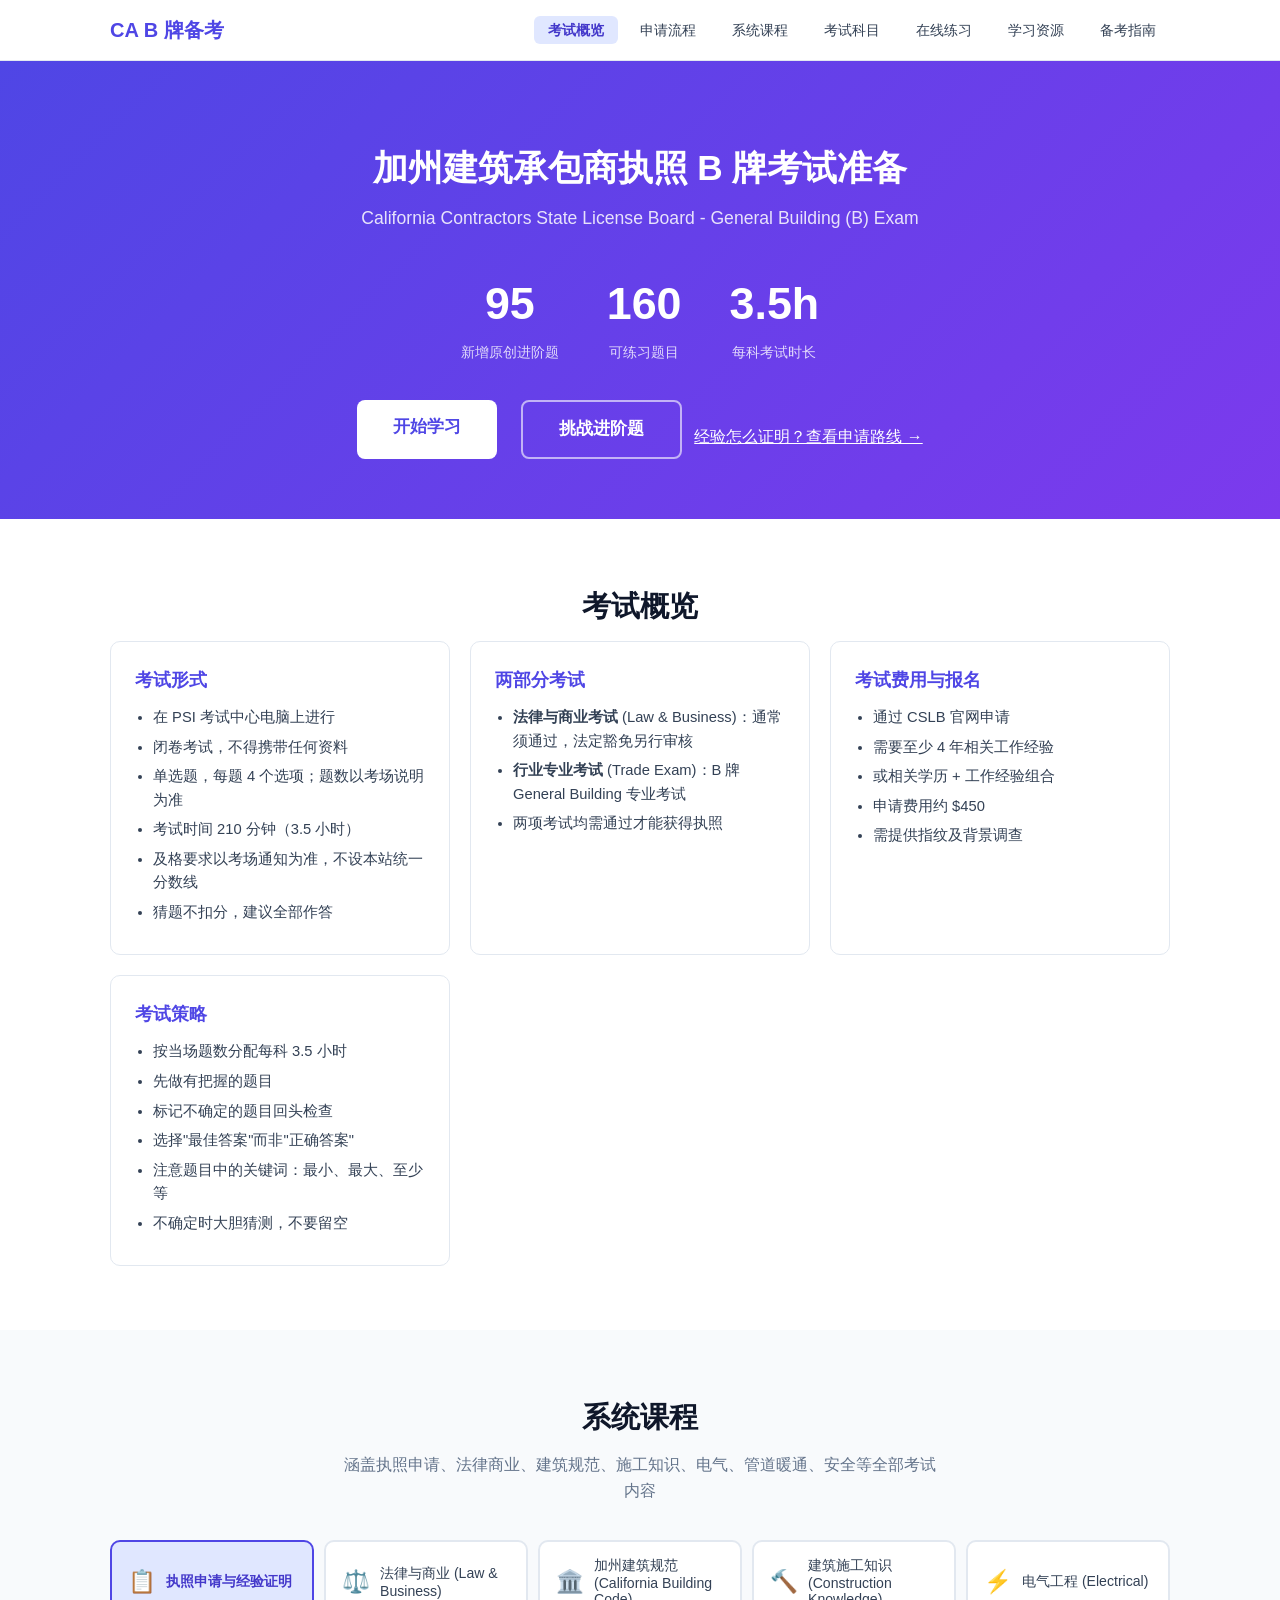
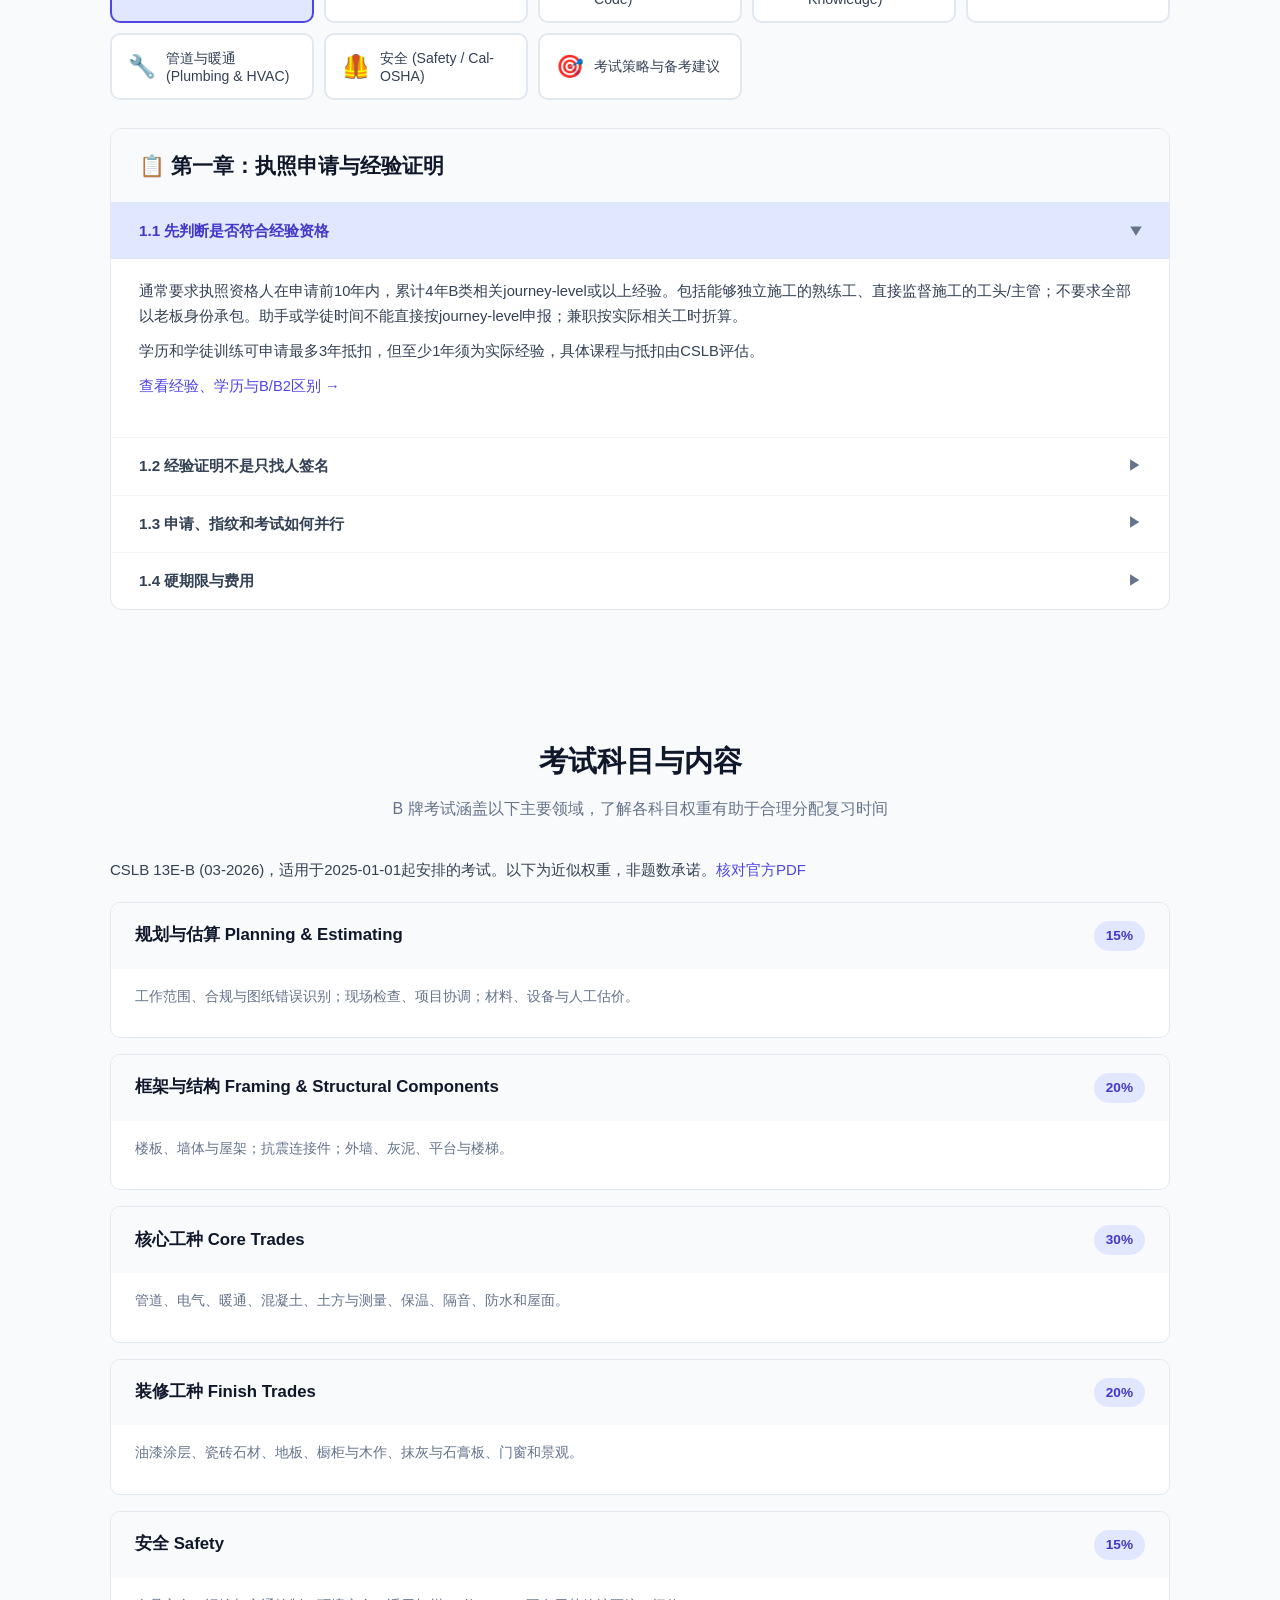
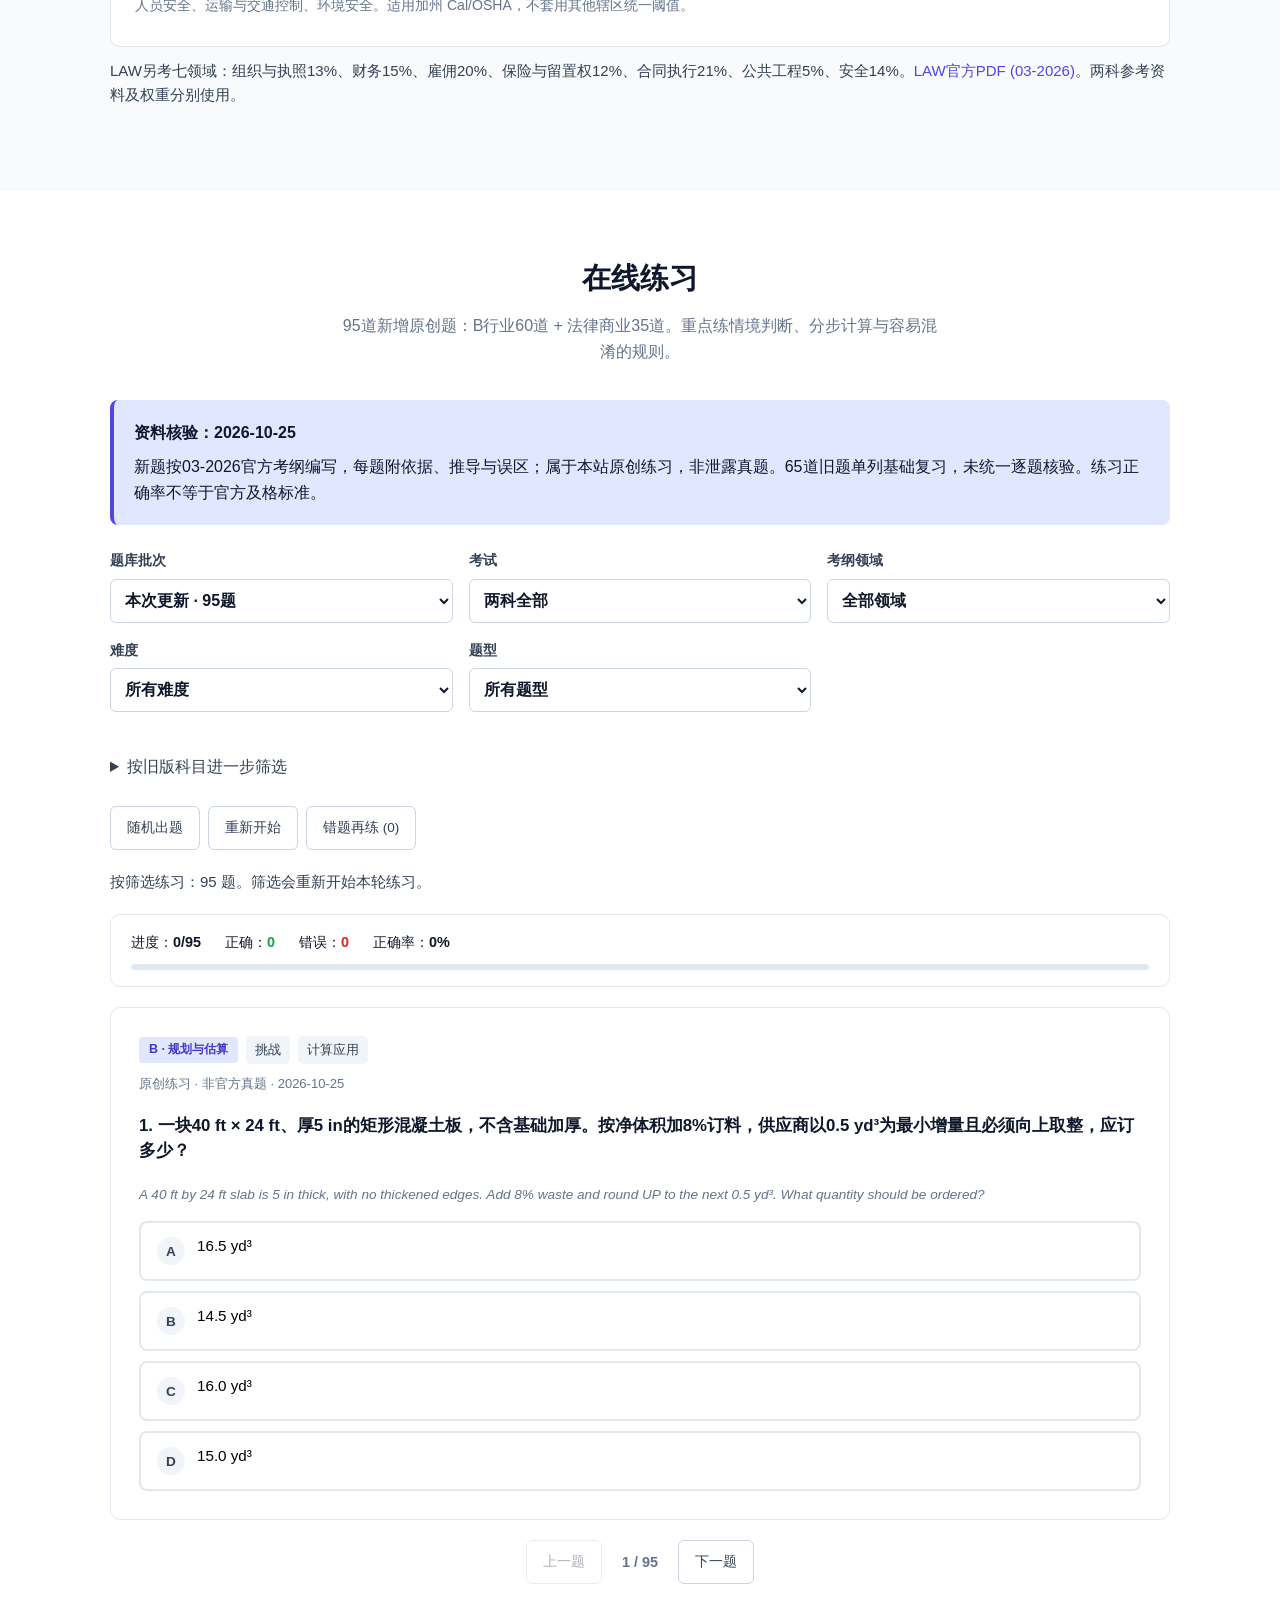
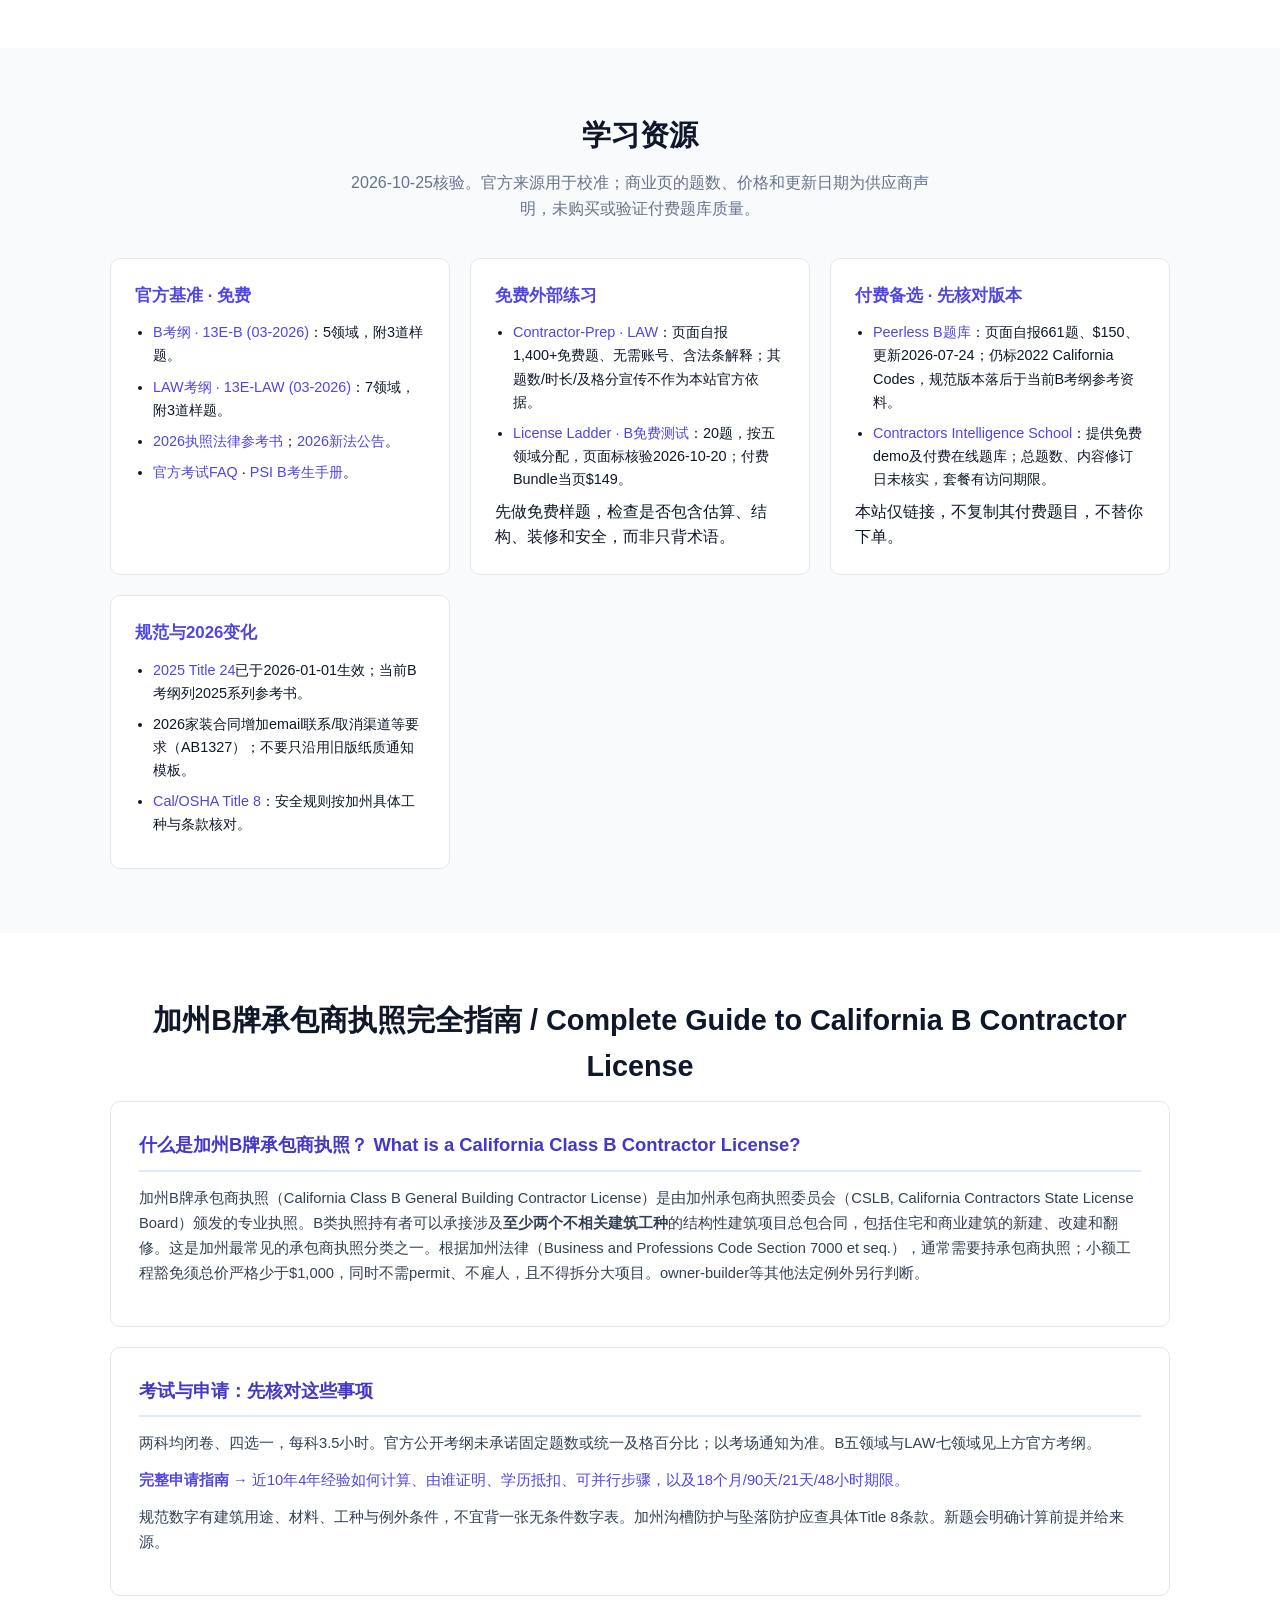
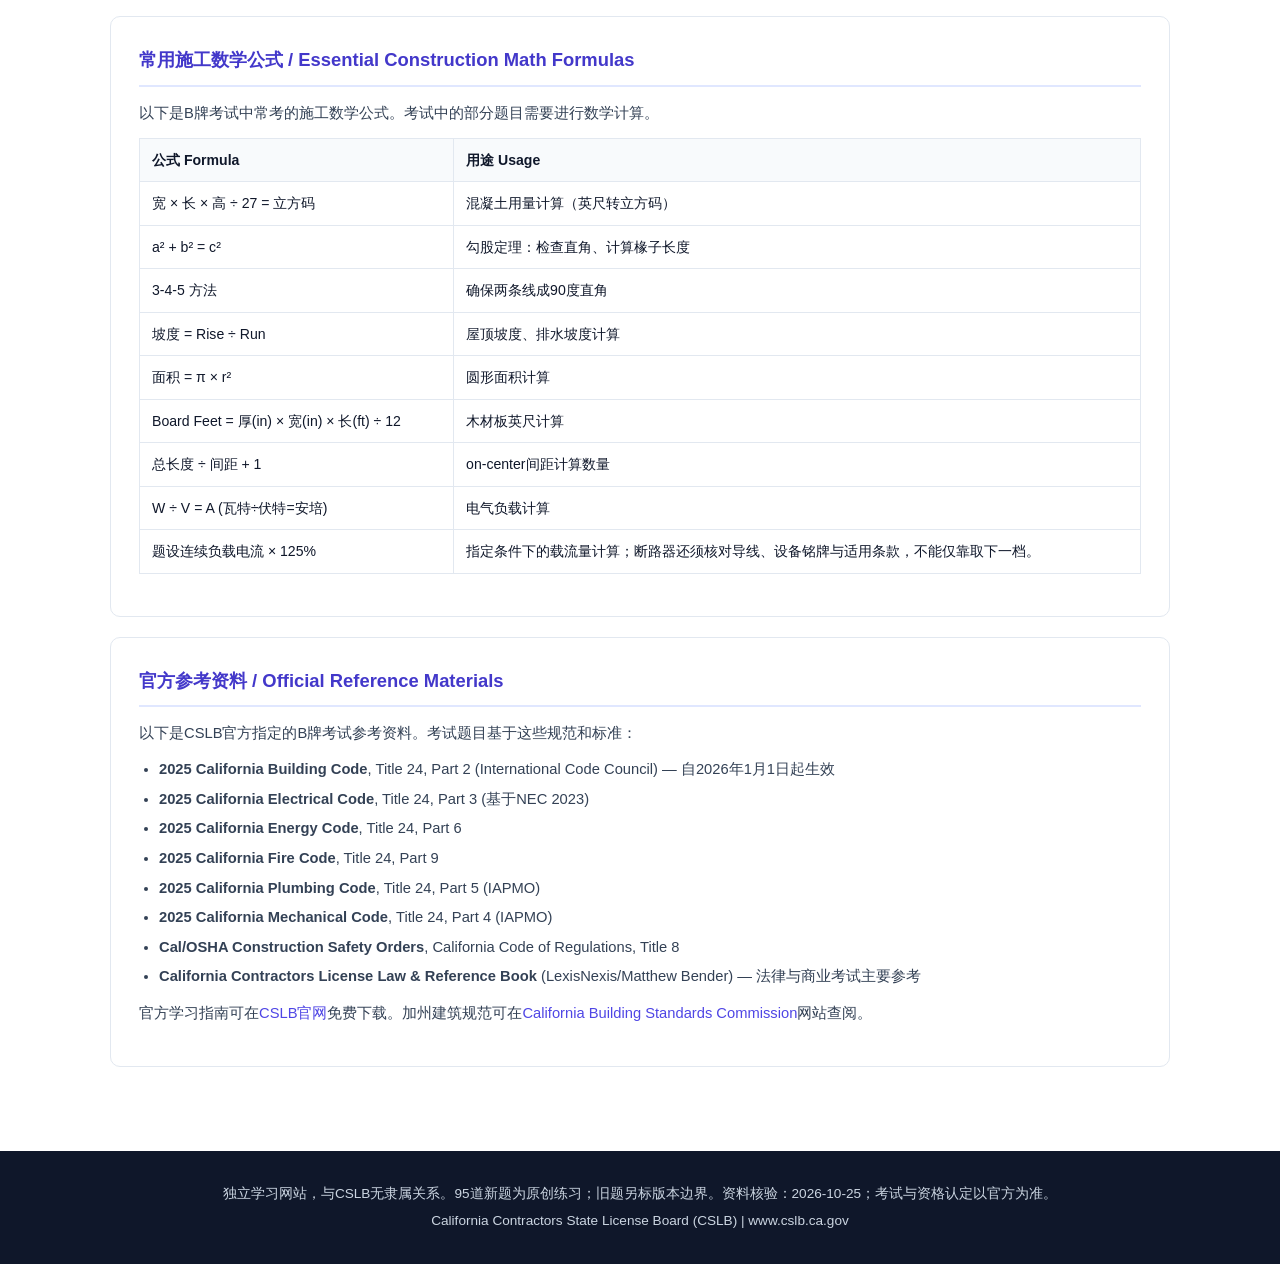
==== commit 34eae0c6: "fix: validate integrated question bank and licensing evidence rules" ====
--- a/index.html
+++ b/index.html
@@ -291,7 +291,7 @@
 
       <article class="guide-article">
         <h3>什么是加州B牌承包商执照？ What is a California Class B Contractor License?</h3>
-        <p>加州B牌承包商执照（California Class B General Building Contractor License）是由加州承包商执照委员会（CSLB, California Contractors State License Board）颁发的专业执照。B类执照持有者可以承接涉及<strong>至少两个不相关建筑工种</strong>的结构性建筑项目总包合同，包括住宅和商业建筑的新建、改建和翻修。这是加州最常见的承包商执照分类之一。根据加州法律（Business and Professions Code Section 7000 et seq.），任何金额达到$1,000或以上的建筑项目都必须由持照承包商执行。</p>
+        <p>加州B牌承包商执照（California Class B General Building Contractor License）是由加州承包商执照委员会（CSLB, California Contractors State License Board）颁发的专业执照。B类执照持有者可以承接涉及<strong>至少两个不相关建筑工种</strong>的结构性建筑项目总包合同，包括住宅和商业建筑的新建、改建和翻修。这是加州最常见的承包商执照分类之一。根据加州法律（Business and Professions Code Section 7000 et seq.），通常需要持承包商执照；小额工程豁免须总价严格少于$1,000，同时不需permit、不雇人，且不得拆分大项目。owner-builder等其他法定例外另行判断。</p>
       </article>
 
       <article class="guide-article"><h3>考试与申请：先核对这些事项</h3>
--- a/style.css
+++ b/style.css
@@ -52,7 +52,7 @@
 .question-sources { border-top: 1px solid var(--gray-300); padding-top: 16px; margin-top: 18px; font-size: 14px; color: var(--gray-700); overflow-wrap: anywhere; }
 .question-sources ul { padding-left: 20px; margin: 8px 0; }
 .question-sources li { margin-bottom: 8px; }
-.option-btn:disabled { cursor: default; opacity: 1; }
+.option-btn:disabled { cursor: default; opacity: 1; color: var(--gray-900); }
 .empty-state { text-align: center; padding: 40px; color: var(--gray-700); }
 .legacy-note { font-size: 14px; }
 .resource-card li { margin-bottom: 14px; }
